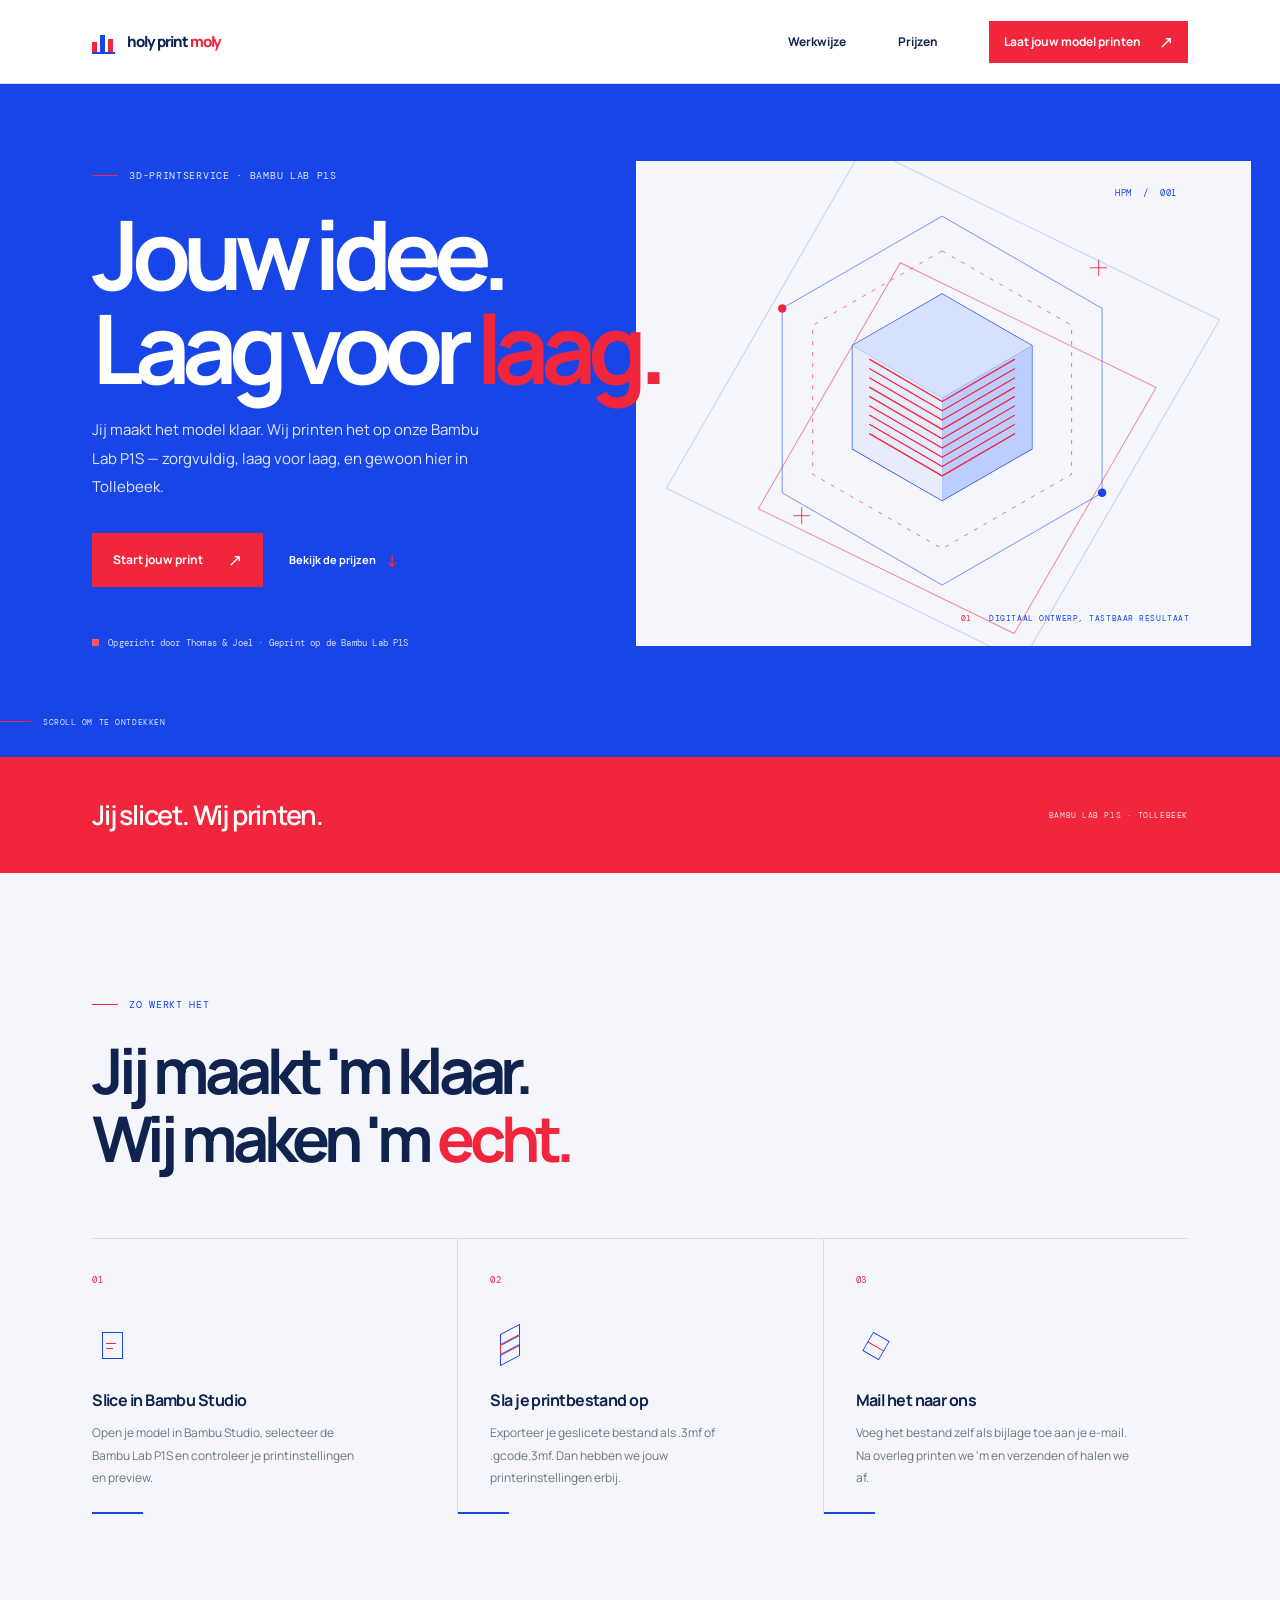
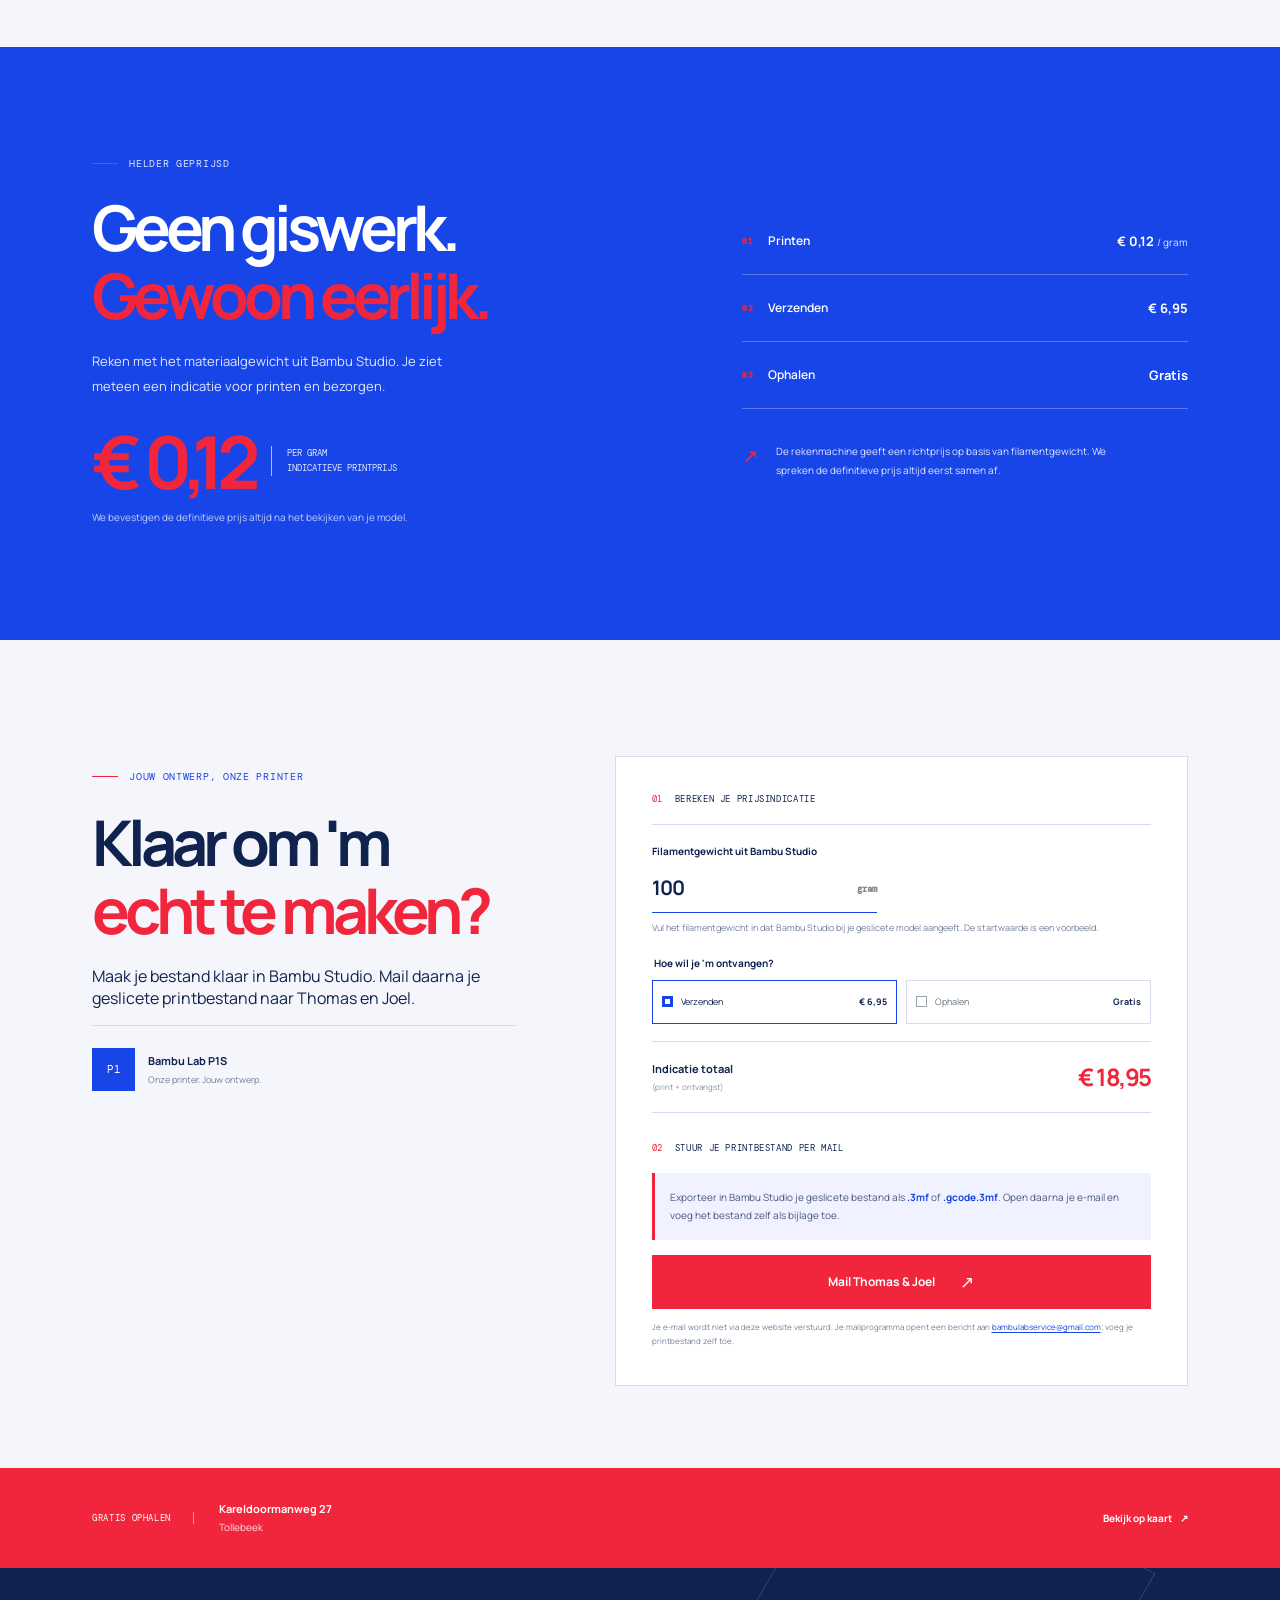
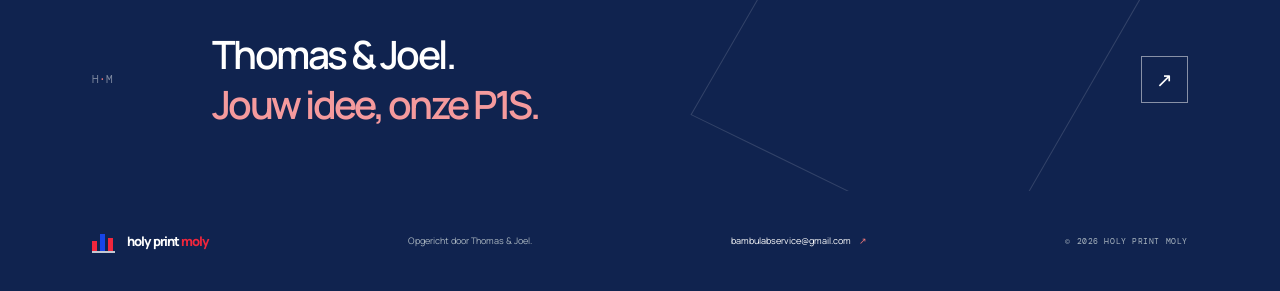
==== index.html @ a37e4018 "g" ====
<!doctype html>
<html lang="nl">
  <head>
    <meta charset="UTF-8" />
    <meta name="viewport" content="width=device-width, initial-scale=1.0" />
    <meta
      name="description"
      content="Van digitaal ontwerp naar tastbaar object. Laat jouw 3D-model printen door Holy Print Moly."
    />
    <meta name="theme-color" content="#123fe4" />
    <title>Holy Print Moly — jouw idee, laag voor laag</title>
    <link rel="preconnect" href="https://fonts.googleapis.com" />
    <link rel="preconnect" href="https://fonts.gstatic.com" crossorigin />
    <link
      href="https://fonts.googleapis.com/css2?family=DM+Mono:wght@400;500&family=Manrope:wght@400;500;600;700;800&display=swap"
      rel="stylesheet"
    />
    <link rel="stylesheet" href="style.css" />
    <script src="script.js" defer></script>
  </head>
  <body>
    <a class="skip-link" href="#main">Ga naar de inhoud</a>

    <header class="site-header">
      <a class="brand" href="#top" aria-label="Holy Print Moly — home">
        <span class="brand-mark" aria-hidden="true"><span></span><span></span><span></span></span>
        <span class="brand-name">holy print <em>moly</em></span>
      </a>
      <nav class="main-nav" aria-label="Hoofdnavigatie">
        <a href="#werkwijze">Werkwijze</a>
        <a href="#prijzen">Prijzen</a>
        <a class="nav-cta" href="#offerte">Laat jouw model printen <span aria-hidden="true">↗</span></a>
      </nav>
    </header>

    <main id="main">
      <section class="hero section-wrap" id="top">
        <div class="hero-copy reveal">
          <p class="eyebrow"><span class="eyebrow-line"></span> 3D-printservice · Bambu Lab P1S</p>
          <h1>Jouw idee.<br />Laag voor <span>laag.</span></h1>
          <p class="hero-intro">
            Jij maakt het model klaar. Wij printen het op onze Bambu Lab P1S — zorgvuldig,
            laag voor laag, en gewoon hier in Tollebeek.
          </p>
          <div class="hero-actions">
            <a class="button button-primary" href="#offerte">Start jouw print <span aria-hidden="true">↗</span></a>
            <a class="text-link" href="#prijzen">Bekijk de prijzen <span aria-hidden="true">↓</span></a>
          </div>
          <div class="hero-note">
            <span class="status-dot" aria-hidden="true"></span>
            Opgericht door Thomas &amp; Joel · Geprint op de Bambu Lab P1S
          </div>
        </div>

        <div class="hero-art reveal" aria-label="Abstracte illustratie van een 3D-geprint object" role="img">
          <div class="art-index">HPM&nbsp; / &nbsp;001</div>
          <svg class="print-object" viewBox="0 0 520 520" fill="none" xmlns="http://www.w3.org/2000/svg" aria-hidden="true">
            <path class="orbit orbit-blue" d="M259 38 448 147v218L259 474 70 365V147L259 38Z" />
            <path class="orbit orbit-red" d="m259 79 153 88v176l-153 88-153-88V167l153-88Z" />
            <path class="object-line" d="m259 130 106 61v122l-106 61-106-61V191l106-61Z" />
            <path class="object-line" d="m153 191 106 62 106-62M259 253v121" />
            <path class="object-fill" d="m259 130 106 61-106 62-106-62 106-61Z" />
            <path class="object-side" d="m259 253 106-62v122l-106 61V253Z" />
            <path class="object-front" d="m153 191 106 62v121l-106-61V191Z" />
            <path class="print-layer" d="M173 207 259 257l86-50M173 218l86 50 86-50M173 229l86 50 86-50M173 240l86 50 86-50M173 251l86 50 86-50M173 262l86 50 86-50M173 273l86 50 86-50M173 284l86 50 86-50M173 295l86 50 86-50" />
            <circle class="art-point point-one" cx="70" cy="147" r="5" />
            <circle class="art-point point-two" cx="448" cy="365" r="5" />
            <path class="art-cross" d="M434 99h20m-10-10v20M83 392h20m-10-10v20" />
          </svg>
          <p class="art-caption"><span>01</span> digitaal ontwerp, tastbaar resultaat</p>
        </div>
        <div class="hero-scroll" aria-hidden="true"><span></span> SCROLL OM TE ONTDEKKEN</div>
      </section>

      <section class="intro-band" aria-label="Onze aanpak">
        <div class="intro-band-inner">
          <p>Jij slicet. Wij <span>printen.</span></p>
          <span class="intro-band-detail">BAMBU LAB P1S · TOLLEBEEK</span>
        </div>
      </section>

      <section class="process section-wrap" id="werkwijze">
        <div class="section-heading reveal">
          <p class="eyebrow"><span class="eyebrow-line"></span> Zo werkt het</p>
          <h2>Jij maakt 'm klaar.<br />Wij maken 'm <span>echt.</span></h2>
        </div>
        <div class="steps">
          <article class="step reveal">
            <span class="step-number">01</span>
            <div class="step-icon icon-file" aria-hidden="true"><span></span></div>
            <h3>Slice in Bambu Studio</h3>
            <p>Open je model in Bambu Studio, selecteer de Bambu Lab P1S en controleer je printinstellingen en preview.</p>
            <span class="step-rule"></span>
          </article>
          <article class="step reveal">
            <span class="step-number">02</span>
            <div class="step-icon icon-layers" aria-hidden="true"><span></span><span></span><span></span></div>
            <h3>Sla je printbestand op</h3>
            <p>Exporteer je geslicete bestand als .3mf of .gcode.3mf. Dan hebben we jouw printerinstellingen erbij.</p>
            <span class="step-rule"></span>
          </article>
          <article class="step reveal">
            <span class="step-number">03</span>
            <div class="step-icon icon-cube" aria-hidden="true"><span></span></div>
            <h3>Mail het naar ons</h3>
            <p>Voeg het bestand zelf als bijlage toe aan je e-mail. Na overleg printen we 'm en verzenden of halen we af.</p>
            <span class="step-rule"></span>
          </article>
        </div>
      </section>

      <section class="pricing-section" id="prijzen">
        <div class="section-wrap pricing-layout">
          <div class="pricing-copy reveal">
            <p class="eyebrow"><span class="eyebrow-line"></span> Helder geprijsd</p>
            <h2>Geen giswerk.<br /><span>Gewoon eerlijk.</span></h2>
            <p>Reken met het materiaalgewicht uit Bambu Studio. Je ziet meteen een indicatie voor printen en bezorgen.</p>
            <div class="rate-lockup">
              <span class="rate-value">€ 0,12</span>
              <span class="rate-unit">per gram<br />indicatieve printprijs</span>
            </div>
            <p class="price-footnote">We bevestigen de definitieve prijs altijd na het bekijken van je model.</p>
          </div>
          <div class="price-details reveal">
            <div class="price-detail-row">
              <span><span class="detail-index">01</span> Printen</span>
              <strong>€ 0,12 <small>/ gram</small></strong>
            </div>
            <div class="price-detail-row">
              <span><span class="detail-index">02</span> Verzenden</span>
              <strong>€ 6,95</strong>
            </div>
            <div class="price-detail-row">
              <span><span class="detail-index">03</span> Ophalen</span>
              <strong class="free-label">Gratis</strong>
            </div>
            <div class="price-callout">
              <span class="callout-mark" aria-hidden="true">↗</span>
              <p>De rekenmachine geeft een richtprijs op basis van filamentgewicht. We spreken de definitieve prijs altijd eerst samen af.</p>
            </div>
          </div>
        </div>
      </section>

      <section class="order-section" id="offerte">
        <div class="section-wrap order-layout">
          <div class="order-heading reveal">
            <p class="eyebrow"><span class="eyebrow-line"></span> Jouw ontwerp, onze printer</p>
            <h2>Klaar om 'm<br /><span>echt te maken?</span></h2>
            <p>Maak je bestand klaar in Bambu Studio. Mail daarna je geslicete printbestand naar Thomas en Joel.</p>
            <div class="printer-spec">
              <span class="printer-spec-mark" aria-hidden="true">P1</span>
              <span><strong>Bambu Lab P1S</strong><small>Onze printer. Jouw ontwerp.</small></span>
            </div>
          </div>
          <div class="order-card reveal">
          <div class="form-section-label"><span>01</span> Bereken je prijsindicatie</div>
          <div class="estimate-panel">
            <label class="field weight-field" for="weight">
              <span>Filamentgewicht uit Bambu Studio</span>
              <span class="weight-input-wrap"><input id="weight" type="number" name="weight" min="1" step="1" value="100" /><span>gram</span></span>
            </label>
            <p class="weight-hint">Vul het filamentgewicht in dat Bambu Studio bij je geslicete model aangeeft. De startwaarde is een voorbeeld.</p>
            <fieldset class="delivery-options">
              <legend>Hoe wil je 'm ontvangen?</legend>
              <label class="delivery-option">
                <input type="radio" name="delivery" value="verzenden" checked />
                <span class="radio-mark" aria-hidden="true"></span>
                <span>Verzenden</span>
                <strong>€ 6,95</strong>
              </label>
              <label class="delivery-option">
                <input type="radio" name="delivery" value="ophalen" />
                <span class="radio-mark" aria-hidden="true"></span>
                <span>Ophalen</span>
                <strong>Gratis</strong>
              </label>
            </fieldset>
          </div>

          <div class="estimate-total" aria-live="polite">
            <span>Indicatie totaal <small>(print + ontvangst)</small></span>
            <strong id="estimate-total">€ 18,95</strong>
          </div>
          <p class="form-section-label send-label"><span>02</span> Stuur je printbestand per mail</p>
          <div class="slice-instructions">
            <p>Exporteer in Bambu Studio je geslicete bestand als <strong>.3mf</strong> of <strong>.gcode.3mf</strong>. Open daarna je e-mail en voeg het bestand zelf als bijlage toe.</p>
          </div>
          <a class="button button-primary submit-button" id="email-link" href="mailto:bambulabservice@gmail.com">Mail Thomas &amp; Joel <span aria-hidden="true">↗</span></a>
          <p class="privacy-note">Je e-mail wordt niet via deze website verstuurd. Je mailprogramma opent een bericht aan <a href="mailto:bambulabservice@gmail.com">bambulabservice@gmail.com</a>; voeg je printbestand zelf toe.</p>
          </div>
        </div>
        <div class="pickup-strip">
          <span class="pickup-label">GRATIS OPHALEN</span>
          <p><strong>Kareldoormanweg 27</strong><span>Tollebeek</span></p>
          <a href="https://maps.google.com/?q=Kareldoormanweg+27%2C+Tollebeek" target="_blank" rel="noreferrer">Bekijk op kaart <span aria-hidden="true">↗</span></a>
        </div>
      </section>

      <section class="closing-band">
        <div class="section-wrap closing-content reveal">
          <span class="closing-symbol" aria-hidden="true">H<span>·</span>M</span>
          <p>Thomas &amp; Joel.<br /><span>Jouw idee, onze P1S.</span></p>
          <a href="#offerte" aria-label="Start jouw printaanvraag">↗</a>
        </div>
      </section>
    </main>

    <footer class="site-footer">
      <a class="brand footer-brand" href="#top">
        <span class="brand-mark" aria-hidden="true"><span></span><span></span><span></span></span>
        <span class="brand-name">holy print <em>moly</em></span>
      </a>
      <p>Opgericht door Thomas &amp; Joel.</p>
      <a href="mailto:bambulabservice@gmail.com">bambulabservice@gmail.com <span aria-hidden="true">↗</span></a>
      <span class="copyright">© 2026 HOLY PRINT MOLY</span>
    </footer>
  </body>
</html>
---- style.css ----
:root {
  color-scheme: light;
  --paper: #f4f6fb;
  --white: #fff;
  --ink: #10234f;
  --blue: #1745e8;
  --blue-soft: #dce5ff;
  --red: #f1263c;
  --muted: #72809c;
  --line: #d5dced;
  --mono: "DM Mono", "Courier New", monospace;
  --sans: "Manrope", "Arial", sans-serif;
}

* {
  box-sizing: border-box;
}

html {
  scroll-behavior: smooth;
  scroll-padding-top: 92px;
}

body {
  margin: 0;
  background: var(--paper);
  color: var(--ink);
  font-family: var(--sans);
  -webkit-font-smoothing: antialiased;
}

::selection {
  background: var(--red);
  color: var(--white);
}

a {
  color: inherit;
  text-decoration: none;
}

button,
input {
  font: inherit;
}

.skip-link {
  position: absolute;
  z-index: 20;
  top: 8px;
  left: 8px;
  padding: 12px 16px;
  transform: translateY(-150%);
  background: var(--ink);
  color: var(--white);
}

.skip-link:focus {
  transform: translateY(0);
}

.site-header {
  position: relative;
  z-index: 5;
  display: flex;
  min-height: 84px;
  align-items: center;
  justify-content: space-between;
  padding: 0 7.2%;
  border-bottom: 1px solid var(--line);
  background: var(--white);
}

.brand {
  display: inline-flex;
  align-items: center;
  gap: 12px;
}

.brand-mark {
  display: flex;
  width: 23px;
  height: 24px;
  align-items: flex-end;
  gap: 3px;
  border-bottom: 2px solid var(--blue);
}

.brand-mark span {
  display: block;
  width: 5px;
  background: var(--red);
}

.brand-mark span:nth-child(1) {
  height: 10px;
}

.brand-mark span:nth-child(2) {
  height: 17px;
  background: var(--blue);
}

.brand-mark span:nth-child(3) {
  height: 13px;
}

.brand-name {
  font-size: 15px;
  font-weight: 800;
  letter-spacing: -0.07em;
}

.brand-name em {
  color: var(--red);
  font-style: normal;
}

.main-nav {
  display: flex;
  align-items: center;
  gap: clamp(24px, 4vw, 58px);
  font-size: 12px;
  font-weight: 700;
}

.main-nav > a:not(.nav-cta) {
  transition: color 180ms ease;
}

.main-nav > a:not(.nav-cta):hover,
.text-link:hover {
  color: var(--red);
}

.nav-cta {
  display: flex;
  min-height: 42px;
  align-items: center;
  gap: 18px;
  padding: 0 15px;
  background: var(--red);
  color: var(--white);
  transition: background-color 180ms ease;
}

.nav-cta:hover {
  background: var(--blue);
}

.nav-cta span,
.button span {
  font-size: 17px;
  font-weight: 400;
}

.section-wrap {
  width: min(1120px, 85.6%);
  margin-inline: auto;
}

.hero {
  position: relative;
  display: grid;
  width: 100%;
  min-height: 650px;
  grid-template-columns: 1.04fr 0.96fr;
  align-items: center;
  padding: 43px max(7.2%, calc((100% - 1120px) / 2)) 76px;
  background: var(--blue);
  color: var(--white);
}

.hero-copy {
  position: relative;
  z-index: 1;
  padding: 42px 0 32px;
}

.eyebrow {
  display: flex;
  align-items: center;
  gap: 11px;
  margin: 0 0 25px;
  color: var(--blue);
  font-family: var(--mono);
  font-size: 10px;
  letter-spacing: 0.07em;
  text-transform: uppercase;
}

.eyebrow-line {
  display: inline-block;
  width: 26px;
  height: 1px;
  background: var(--red);
}

.hero .eyebrow {
  color: #e2e8ff;
}

.hero .text-link {
  color: var(--white);
}

h1,
h2,
h3,
p {
  margin-top: 0;
}

.hero h1 {
  max-width: 650px;
  margin-bottom: 21px;
  font-size: clamp(56px, 7.5vw, 98px);
  font-weight: 700;
  letter-spacing: -0.085em;
  line-height: 0.98;
  color: var(--white);
}

.hero h1 span,
.section-heading h2 span,
.pricing-copy h2 span,
.order-heading h2 span,
.closing-content p span {
  color: var(--red);
}

.hero-intro {
  max-width: 410px;
  margin-bottom: 31px;
  color: #e2e8ff;
  font-size: 15px;
  line-height: 1.9;
}

.hero-actions {
  display: flex;
  align-items: center;
  gap: 26px;
}

.button {
  display: inline-flex;
  min-height: 54px;
  align-items: center;
  justify-content: center;
  gap: 25px;
  border: 0;
  cursor: pointer;
  font-size: 12px;
  font-weight: 700;
  transition: background-color 180ms ease, color 180ms ease, transform 180ms ease;
}

.button-primary {
  padding: 0 21px;
  background: var(--red);
  color: var(--white);
}

.button-primary:hover {
  transform: translateY(-2px);
  background: var(--ink);
}

.text-link {
  display: inline-flex;
  align-items: center;
  gap: 10px;
  font-size: 11px;
  font-weight: 700;
  transition: color 180ms ease;
}

.text-link span {
  color: var(--red);
  font-size: 17px;
}

.hero-note {
  display: flex;
  align-items: center;
  gap: 9px;
  margin-top: 50px;
  color: #d9e1ff;
  font-family: var(--mono);
  font-size: 9px;
  letter-spacing: 0.02em;
}

.status-dot {
  width: 7px;
  height: 7px;
  background: #ff5465;
}

.hero-art {
  position: relative;
  display: flex;
  min-height: 485px;
  align-items: center;
  justify-content: center;
  margin: 0 -12% 0 -5%;
  overflow: hidden;
  background:
    linear-gradient(90deg, transparent 49.8%, rgba(23, 69, 232, 0.1) 50%, transparent 50.2%),
    linear-gradient(0deg, transparent 49.8%, rgba(23, 69, 232, 0.1) 50%, transparent 50.2%),
    #f4f6fb;
  background-size: 70px 70px, 70px 70px, auto;
}

.hero-art::before,
.hero-art::after {
  position: absolute;
  width: 64%;
  aspect-ratio: 1;
  border: 1px solid rgba(23, 69, 232, 0.22);
  content: "";
  transform: rotate(30deg) skewY(-4deg);
}

.hero-art::after {
  width: 46%;
  border-color: rgba(241, 38, 60, 0.5);
  transform: rotate(30deg) skewY(-4deg) translate(12%, 12%);
}

.print-object {
  position: relative;
  z-index: 1;
  width: min(100%, 440px);
  overflow: visible;
  animation: object-drift 8s ease-in-out infinite;
}

.orbit {
  stroke-width: 1;
  vector-effect: non-scaling-stroke;
}

.orbit-blue {
  stroke: rgba(23, 69, 232, 0.55);
}

.orbit-red {
  stroke: rgba(241, 38, 60, 0.62);
  stroke-dasharray: 4 7;
}

.object-line {
  stroke: var(--blue);
  stroke-width: 1.3;
  vector-effect: non-scaling-stroke;
}

.object-fill {
  fill: #d6e0ff;
}

.object-side {
  fill: #bccdff;
}

.object-front {
  fill: #e7ebfa;
}

.print-layer {
  fill: none;
  stroke: var(--red);
  stroke-width: 1.3;
  vector-effect: non-scaling-stroke;
}

.art-point {
  fill: var(--red);
}

.point-two {
  fill: var(--blue);
}

.art-cross {
  stroke: var(--red);
  stroke-width: 1;
}

.art-index,
.art-caption,
.hero-scroll,
.intro-band-detail,
.step-number,
.form-section-label,
.detail-index,
.copyright {
  font-family: var(--mono);
  font-size: 9px;
  letter-spacing: 0.07em;
}

.art-index {
  position: absolute;
  top: 26px;
  right: 12%;
  color: var(--blue);
}

.art-caption {
  position: absolute;
  right: 10%;
  bottom: 23px;
  margin: 0;
  color: var(--blue);
  font-size: 8px;
  text-transform: uppercase;
}

.art-caption span {
  margin-right: 12px;
  color: var(--red);
}

.hero-scroll {
  position: absolute;
  bottom: 30px;
  left: 0;
  display: flex;
  align-items: center;
  gap: 12px;
  color: #e2e8ff;
  font-size: 8px;
}

.hero-scroll span {
  display: inline-block;
  width: 31px;
  height: 1px;
  background: var(--red);
}

.intro-band {
  background: var(--red);
  color: var(--white);
}

.intro-band-inner {
  display: flex;
  width: min(1120px, 85.6%);
  min-height: 116px;
  align-items: center;
  justify-content: space-between;
  margin-inline: auto;
}

.intro-band p {
  margin: 0;
  font-size: clamp(18px, 2.4vw, 27px);
  font-weight: 600;
  letter-spacing: -0.045em;
}

.intro-band p span {
  color: var(--white);
}

.intro-band-detail {
  color: #ffe0e4;
  font-size: 8px;
}

.process {
  padding-top: 125px;
  padding-bottom: 133px;
}

.section-heading {
  max-width: 480px;
  margin-bottom: 66px;
}

.section-heading h2,
.pricing-copy h2,
.order-heading h2 {
  margin-bottom: 0;
  font-size: clamp(43px, 5vw, 63px);
  font-weight: 700;
  letter-spacing: -0.08em;
  line-height: 1.08;
}

.steps {
  display: grid;
  grid-template-columns: repeat(3, 1fr);
  border-top: 1px solid var(--line);
}

.step {
  position: relative;
  min-height: 270px;
  padding: 27px 30px 24px 0;
}

.step + .step {
  padding-left: 32px;
  border-left: 1px solid var(--line);
}

.step-number {
  color: var(--red);
}

.step-icon {
  position: relative;
  display: flex;
  width: 40px;
  height: 42px;
  align-items: center;
  justify-content: center;
  margin: 37px 0 22px;
  color: var(--blue);
}

.icon-file::before {
  width: 19px;
  height: 25px;
  border: 1px solid var(--blue);
  content: "";
}

.icon-file span::before,
.icon-file span::after {
  position: absolute;
  left: 14px;
  width: 10px;
  height: 1px;
  background: var(--red);
  content: "";
}

.icon-file span::before {
  top: 18px;
}

.icon-file span::after {
  top: 23px;
  width: 7px;
}

.icon-layers span {
  position: absolute;
  width: 20px;
  height: 12px;
  border: 1px solid var(--blue);
  transform: skewY(-28deg);
}

.icon-layers span:nth-child(1) {
  top: 4px;
}

.icon-layers span:nth-child(2) {
  top: 14px;
  border-color: var(--red);
}

.icon-layers span:nth-child(3) {
  top: 24px;
}

.icon-cube span {
  position: relative;
  width: 22px;
  height: 22px;
  border: 1px solid var(--blue);
  transform: rotate(30deg) skewY(0deg) scaleX(0.86);
}

.icon-cube span::after {
  position: absolute;
  top: 50%;
  left: -1px;
  width: 22px;
  height: 1px;
  background: var(--red);
  content: "";
}

.step h3 {
  margin-bottom: 11px;
  font-size: 16px;
  font-weight: 700;
  letter-spacing: -0.035em;
}

.step p {
  max-width: 275px;
  margin-bottom: 0;
  color: #697680;
  font-size: 12px;
  line-height: 1.9;
}

.step-rule {
  position: absolute;
  right: 0;
  bottom: 0;
  left: 0;
  height: 2px;
  background: var(--blue);
  transform: scaleX(0.14);
  transform-origin: left;
  transition: transform 400ms ease;
}

.step:hover .step-rule {
  transform: scaleX(1);
}

.pricing-section {
  padding: 110px 0 114px;
  background: var(--blue);
  color: var(--white);
}

.pricing-layout {
  display: grid;
  grid-template-columns: 1fr 0.86fr;
  align-items: center;
  gap: 12%;
}

.pricing-copy .eyebrow {
  margin-bottom: 23px;
  color: #e0e7ff;
}

.pricing-copy h2 {
  margin-bottom: 20px;
}

.pricing-copy > p:not(.eyebrow, .price-footnote) {
  max-width: 390px;
  margin-bottom: 26px;
  color: #e0e7ff;
  font-size: 13px;
  line-height: 1.9;
}

.rate-lockup {
  display: flex;
  align-items: center;
  gap: 17px;
  margin: 24px 0 11px;
}

.rate-value {
  color: var(--red);
  font-size: clamp(48px, 6vw, 73px);
  font-weight: 700;
  letter-spacing: -0.09em;
  line-height: 1;
}

.rate-unit {
  padding-left: 15px;
  border-left: 1px solid #b8c2c7;
  color: #e0e7ff;
  font-family: var(--mono);
  font-size: 9px;
  line-height: 1.7;
  text-transform: uppercase;
}

.price-footnote {
  max-width: 370px;
  margin-bottom: 0;
  color: #c2ceff;
  font-size: 10px;
  line-height: 1.7;
}

.price-details {
  padding-top: 5px;
}

.price-detail-row {
  display: flex;
  min-height: 67px;
  align-items: center;
  justify-content: space-between;
  border-bottom: 1px solid rgba(255, 255, 255, 0.28);
  font-size: 12px;
}

.price-detail-row > span {
  display: flex;
  align-items: center;
  gap: 15px;
  font-weight: 600;
}

.detail-index {
  color: var(--red);
  font-size: 8px;
}

.price-detail-row strong {
  font-size: 13px;
}

.price-detail-row strong small {
  color: #c2ceff;
  font-size: 10px;
  font-weight: 500;
}

.free-label {
  color: #fff;
}

.price-callout {
  display: flex;
  gap: 17px;
  margin-top: 31px;
  padding-top: 2px;
}

.callout-mark {
  color: var(--red);
  font-size: 20px;
}

.price-callout p {
  max-width: 330px;
  margin: 0;
  color: #e0e7ff;
  font-size: 10px;
  line-height: 1.9;
}

.order-section {
  padding-top: 116px;
  background: var(--paper);
}

.order-layout {
  display: grid;
  grid-template-columns: 0.85fr 1.15fr;
  align-items: start;
  gap: 9%;
  padding-bottom: 82px;
}

.order-heading {
  padding-top: 14px;
}

.order-heading h2 {
  margin-bottom: 21px;
}

.order-heading > p:last-child {
  max-width: 330px;
  margin-bottom: 31px;
  color: #697680;
  font-size: 12px;
  line-height: 1.9;
}

.printer-spec {
  display: flex;
  align-items: center;
  gap: 13px;
  padding-top: 22px;
  border-top: 1px solid var(--line);
}

.printer-spec-mark {
  display: grid;
  width: 43px;
  height: 43px;
  place-items: center;
  background: var(--blue);
  color: var(--white);
  font-family: var(--mono);
  font-size: 11px;
}

.printer-spec > span:last-child {
  display: flex;
  flex-direction: column;
  gap: 5px;
}

.printer-spec strong {
  font-size: 11px;
}

.printer-spec small {
  color: var(--muted);
  font-size: 9px;
}

.order-card {
  padding: clamp(20px, 3.2vw, 36px);
  border: 1px solid var(--line);
  background: var(--white);
}

.form-section-label {
  display: flex;
  align-items: center;
  gap: 12px;
  margin: 0 0 19px;
  color: var(--ink);
  font-size: 9px;
  text-transform: uppercase;
}

.form-section-label span {
  color: var(--red);
}

.field {
  display: flex;
  flex-direction: column;
  gap: 9px;
  color: var(--ink);
  font-size: 10px;
  font-weight: 700;
}

.field input {
  width: 100%;
  min-height: 42px;
  padding: 0 0 4px;
  border: 0;
  border-bottom: 1px solid var(--blue);
  border-radius: 0;
  outline: 0;
  background: transparent;
  color: var(--ink);
  font-size: 18px;
  font-weight: 700;
}

.estimate-panel {
  padding: 19px 0 17px;
  border-top: 1px solid var(--line);
  border-bottom: 1px solid var(--line);
}

.weight-field {
  max-width: 225px;
}

.weight-input-wrap {
  display: flex;
  height: 46px;
  align-items: center;
  border-bottom: 1px solid var(--blue);
}

.weight-input-wrap input {
  min-height: 44px;
  padding-left: 0;
  border: 0;
  background: transparent;
  font-size: 20px;
  font-weight: 700;
  letter-spacing: -0.04em;
}

.weight-input-wrap input:focus {
  background: transparent;
}

.weight-input-wrap input:focus-visible {
  outline: 2px solid var(--red);
  outline-offset: 3px;
}

.weight-input-wrap > span {
  color: #7e888e;
  font-family: var(--mono);
  font-size: 9px;
}

.weight-hint {
  margin: 8px 0 21px;
  color: var(--muted);
  font-size: 9px;
  line-height: 1.6;
}

.delivery-options {
  display: grid;
  grid-template-columns: 1fr 1fr;
  gap: 9px;
  margin: 0;
  padding: 0;
  border: 0;
}

.delivery-options legend {
  margin-bottom: 10px;
  color: var(--ink);
  font-size: 10px;
  font-weight: 700;
}

.delivery-option {
  position: relative;
  display: flex;
  min-height: 44px;
  align-items: center;
  gap: 8px;
  padding: 0 9px;
  border: 1px solid var(--line);
  color: #68757f;
  cursor: pointer;
  font-size: 9px;
  transition: border-color 180ms ease, background-color 180ms ease;
}

.delivery-option:has(input:checked) {
  border-color: var(--blue);
  background: var(--white);
  color: var(--ink);
}

.delivery-option input {
  position: absolute;
  width: 1px;
  height: 1px;
  opacity: 0;
}

.delivery-option input:focus-visible + .radio-mark {
  outline: 2px solid var(--red);
  outline-offset: 3px;
}

.radio-mark {
  display: inline-block;
  width: 11px;
  height: 11px;
  flex: 0 0 11px;
  border: 1px solid #9aa4aa;
}

.delivery-option input:checked + .radio-mark {
  border: 3px solid var(--blue);
}

.delivery-option strong {
  margin-left: auto;
  color: var(--ink);
  font-size: 9px;
}

.estimate-total {
  display: flex;
  min-height: 71px;
  align-items: center;
  justify-content: space-between;
  border-bottom: 1px solid var(--line);
}

.estimate-total > span {
  font-size: 11px;
  font-weight: 700;
}

.estimate-total small {
  display: block;
  margin-top: 5px;
  color: #899196;
  font-size: 8px;
  font-weight: 400;
}

.estimate-total strong {
  color: var(--red);
  font-size: 24px;
  letter-spacing: -0.06em;
}

.submit-button {
  width: 100%;
  margin-top: 15px;
}

.send-label {
  margin-top: 29px;
}

.privacy-note {
  margin: 11px 0 0;
  color: var(--muted);
  font-size: 8px;
  line-height: 1.8;
}

.privacy-note a {
  color: var(--blue);
  text-decoration: underline;
  text-underline-offset: 2px;
}

.slice-instructions {
  padding: 15px;
  border-left: 3px solid var(--red);
  background: #f0f3ff;
}

.slice-instructions p {
  margin: 0;
  color: #485779;
  font-size: 10px;
  line-height: 1.85;
}

.slice-instructions strong {
  color: var(--blue);
}

.pickup-strip {
  display: flex;
  min-height: 100px;
  align-items: center;
  gap: 25px;
  padding: 20px max(7.2%, calc((100% - 1120px) / 2));
  background: var(--red);
  color: var(--white);
}

.pickup-label {
  padding-right: 22px;
  border-right: 1px solid rgba(255, 255, 255, 0.48);
  font-family: var(--mono);
  font-size: 9px;
  letter-spacing: 0.07em;
  white-space: nowrap;
}

.pickup-strip p {
  display: flex;
  flex: 1;
  flex-direction: column;
  gap: 4px;
  margin: 0;
  font-size: 11px;
}

.pickup-strip p span {
  color: #ffe0e4;
  font-size: 10px;
}

.pickup-strip > a {
  font-size: 10px;
  font-weight: 700;
}

.pickup-strip > a span {
  margin-left: 6px;
}

.closing-band {
  overflow: hidden;
  background: var(--ink);
  color: var(--white);
}

.closing-content {
  position: relative;
  display: flex;
  min-height: 223px;
  align-items: center;
  justify-content: space-between;
}

.closing-content::after {
  position: absolute;
  top: -90px;
  right: 9%;
  width: 330px;
  height: 330px;
  border: 1px solid rgba(255, 255, 255, 0.14);
  content: "";
  transform: rotate(30deg) skewY(-4deg);
}

.closing-symbol {
  position: relative;
  z-index: 1;
  color: rgba(255, 255, 255, 0.45);
  font-family: var(--mono);
  font-size: 11px;
}

.closing-symbol span {
  color: #f07879;
}

.closing-content p {
  position: relative;
  z-index: 1;
  margin: 0 auto 0 9%;
  font-size: clamp(23px, 3.5vw, 39px);
  font-weight: 600;
  letter-spacing: -0.065em;
  line-height: 1.3;
}

.closing-content p span {
  color: #f59a9d;
}

.closing-content > a {
  position: relative;
  z-index: 1;
  display: grid;
  width: 47px;
  height: 47px;
  place-items: center;
  border: 1px solid rgba(255, 255, 255, 0.5);
  font-size: 20px;
  transition: color 180ms ease, background-color 180ms ease;
}

.closing-content > a:hover {
  background: var(--white);
  color: var(--blue);
}

.site-footer {
  display: flex;
  min-height: 100px;
  align-items: center;
  justify-content: space-between;
  gap: 18px;
  padding: 20px 7.2%;
  background: var(--ink);
  color: var(--white);
}

.footer-brand .brand-mark {
  border-color: rgba(255, 255, 255, 0.75);
}

.footer-brand .brand-name {
  font-size: 13px;
}

.site-footer > p {
  margin: 0;
  color: #aab6c0;
  font-size: 9px;
}

.site-footer > a:not(.brand) {
  font-size: 9px;
}

.site-footer > a:not(.brand) span {
  margin-left: 6px;
  color: #f07879;
}

.copyright {
  color: #aab6c0;
  font-size: 8px;
}

.has-motion .reveal {
  opacity: 0;
  transform: translateY(18px);
  transition: opacity 650ms ease, transform 650ms cubic-bezier(0.2, 0.65, 0.3, 1);
}

.has-motion .reveal.is-visible {
  opacity: 1;
  transform: translateY(0);
}

.has-motion .steps .reveal:nth-child(2) {
  transition-delay: 90ms;
}

.has-motion .steps .reveal:nth-child(3) {
  transition-delay: 180ms;
}

@keyframes object-drift {
  0%,
  100% {
    transform: translateY(0);
  }
  50% {
    transform: translateY(-8px);
  }
}

@media (max-width: 850px) {
  .site-header {
    padding-inline: 5%;
  }

  .section-wrap,
  .intro-band-inner {
    width: 90%;
  }

  .hero {
    width: 100%;
    min-height: 590px;
    grid-template-columns: 1.08fr 0.92fr;
    padding-inline: 5%;
  }

  .hero h1 {
    font-size: clamp(55px, 8.5vw, 76px);
  }

  .hero-art {
    min-height: 405px;
    margin-inline: -10%;
  }

  .pricing-layout {
    gap: 7%;
  }

  .order-layout {
    gap: 7%;
  }

  .site-footer {
    flex-wrap: wrap;
    padding-inline: 5%;
  }
}

@media (max-width: 620px) {
  html {
    scroll-padding-top: 20px;
  }

  .site-header {
    min-height: 72px;
  }

  .main-nav {
    gap: 12px;
  }

  .main-nav > a:not(.nav-cta) {
    display: none;
  }

  .nav-cta {
    min-height: 39px;
    gap: 9px;
    padding-inline: 10px;
    font-size: 10px;
  }

  .brand-name {
    font-size: 14px;
  }

  .section-wrap,
  .intro-band-inner {
    width: 88%;
  }

  .hero {
    width: 100%;
    min-height: auto;
    grid-template-columns: 1fr;
    padding: 53px 6% 79px;
  }

  .hero-copy {
    padding: 0;
  }

  .hero h1 {
    font-size: clamp(61px, 15vw, 87px);
  }

  .hero-intro {
    max-width: 360px;
    font-size: 13px;
  }

  .hero-note {
    margin-top: 30px;
  }

  .hero-art {
    min-height: 335px;
    margin: 14px -5% -14px;
  }

  .print-object {
    width: min(92%, 345px);
  }

  .hero-art::before {
    width: 75%;
  }

  .hero-art::after {
    width: 54%;
  }

  .hero-scroll {
    bottom: 20px;
  }

  .art-index {
    top: 8px;
  }

  .art-caption {
    bottom: 8px;
  }

  .intro-band-inner {
    min-height: 96px;
    align-items: flex-start;
    justify-content: center;
    flex-direction: column;
    gap: 9px;
  }

  .intro-band-detail {
    font-size: 7px;
  }

  .process {
    padding-top: 84px;
    padding-bottom: 88px;
  }

  .section-heading {
    margin-bottom: 38px;
  }

  .section-heading h2,
  .pricing-copy h2,
  .order-heading h2 {
    font-size: clamp(43px, 11vw, 58px);
  }

  .steps {
    grid-template-columns: 1fr;
  }

  .step,
  .step + .step {
    min-height: 0;
    padding: 22px 0 25px;
    border-left: 0;
    border-bottom: 1px solid var(--line);
  }

  .step-icon {
    margin: 23px 0 16px;
  }

  .step p {
    max-width: 390px;
  }

  .step-rule {
    bottom: -1px;
    width: 35%;
    transform: none;
  }

  .step:hover .step-rule {
    width: 100%;
  }

  .pricing-section {
    padding: 82px 0 86px;
  }

  .pricing-layout {
    grid-template-columns: 1fr;
    gap: 43px;
  }

  .pricing-copy > p:not(.eyebrow, .price-footnote) {
    max-width: 340px;
  }

  .rate-value {
    font-size: 62px;
  }

  .price-detail-row {
    min-height: 61px;
  }

  .order-section {
    padding-top: 86px;
  }

  .order-layout {
    grid-template-columns: 1fr;
    gap: 39px;
    padding-bottom: 56px;
  }

  .estimate-panel {
    padding: 16px 0;
  }

  .delivery-options {
    gap: 6px;
  }

  .delivery-option {
    gap: 6px;
    padding-inline: 6px;
    font-size: 8px;
  }

  .delivery-option strong {
    font-size: 8px;
  }

  .pickup-strip {
    min-height: 108px;
    flex-wrap: wrap;
    gap: 12px 15px;
    padding: 20px 6%;
  }

  .pickup-label {
    padding-right: 14px;
  }

  .pickup-strip p {
    flex-basis: calc(100% - 155px);
  }

  .pickup-strip > a {
    margin-left: auto;
  }

  .closing-content {
    min-height: 175px;
  }

  .closing-content p {
    margin-left: 7%;
    font-size: clamp(20px, 5.4vw, 30px);
  }

  .closing-content::after {
    right: -25%;
    width: 260px;
    height: 260px;
  }

  .closing-content > a {
    width: 38px;
    height: 38px;
    flex: 0 0 38px;
  }

  .site-footer {
    display: grid;
    grid-template-columns: 1fr auto;
    gap: 14px;
    padding: 24px 6%;
  }

  .site-footer > p {
    grid-row: 2;
  }

  .site-footer > a:not(.brand) {
    grid-column: 1 / -1;
    grid-row: 3;
  }

  .copyright {
    grid-column: 1 / -1;
    grid-row: 4;
  }
}

@media (prefers-reduced-motion: reduce) {
  *,
  *::before,
  *::after {
    scroll-behavior: auto !important;
    animation-duration: 0.01ms !important;
    animation-iteration-count: 1 !important;
    transition-duration: 0.01ms !important;
  }

  .has-motion .reveal {
    opacity: 1;
    transform: none;
  }
}
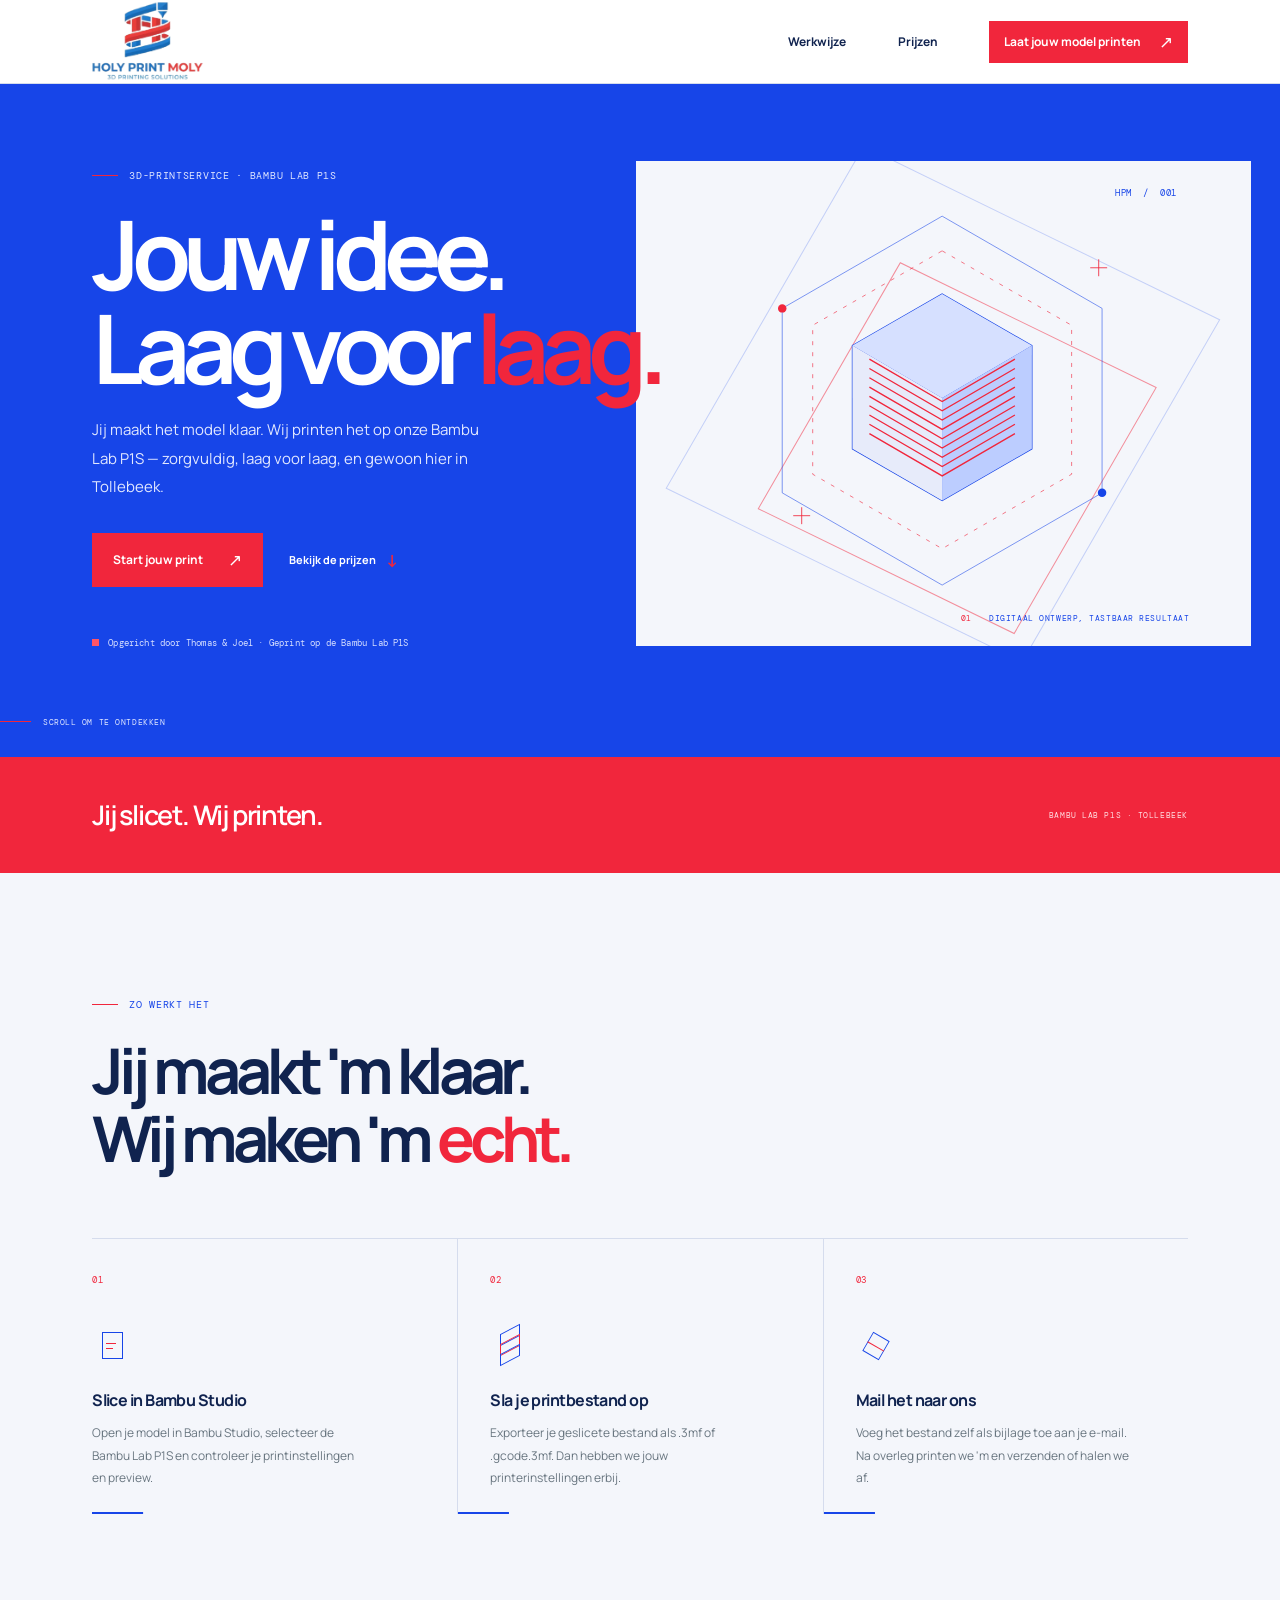
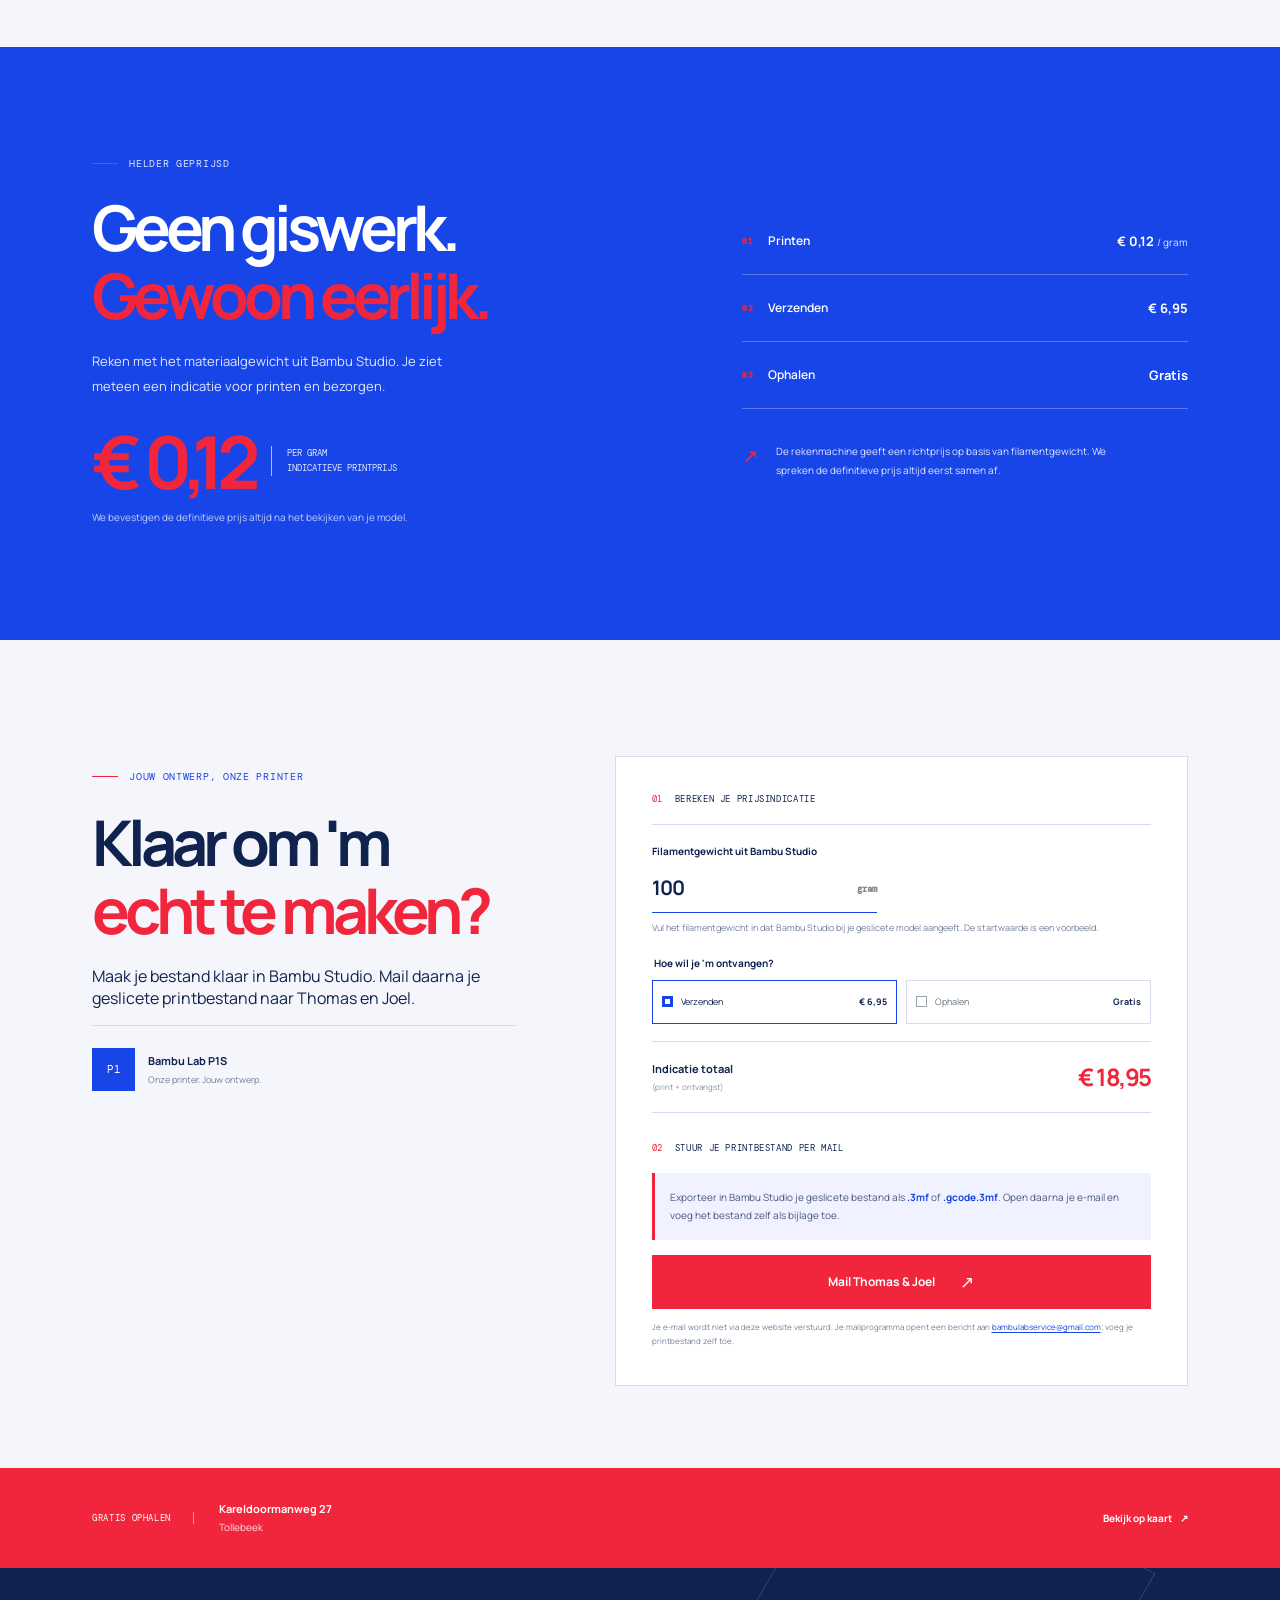
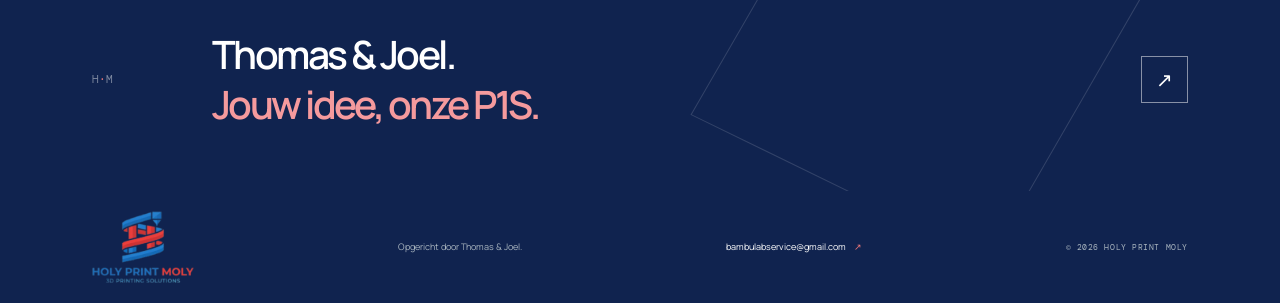
==== commit 68055c21: "n" ====
--- a/index.html
+++ b/index.html
@@ -9,6 +9,7 @@
     />
     <meta name="theme-color" content="#123fe4" />
     <title>Holy Print Moly — jouw idee, laag voor laag</title>
+    <link rel="icon" href="./logo.png" type="image/png" />
     <link rel="preconnect" href="https://fonts.googleapis.com" />
     <link rel="preconnect" href="https://fonts.gstatic.com" crossorigin />
     <link
@@ -23,8 +24,7 @@
 
     <header class="site-header">
       <a class="brand" href="#top" aria-label="Holy Print Moly — home">
-        <span class="brand-mark" aria-hidden="true"><span></span><span></span><span></span></span>
-        <span class="brand-name">holy print <em>moly</em></span>
+        <span class="brand-mark" role="img" aria-label="Holy Print Moly — 3D printing solutions"></span>
       </a>
       <nav class="main-nav" aria-label="Hoofdnavigatie">
         <a href="#werkwijze">Werkwijze</a>
@@ -208,8 +208,7 @@
 
     <footer class="site-footer">
       <a class="brand footer-brand" href="#top">
-        <span class="brand-mark" aria-hidden="true"><span></span><span></span><span></span></span>
-        <span class="brand-name">holy print <em>moly</em></span>
+        <span class="brand-mark" role="img" aria-label="Holy Print Moly — 3D printing solutions"></span>
       </a>
       <p>Opgericht door Thomas &amp; Joel.</p>
       <a href="mailto:bambulabservice@gmail.com">bambulabservice@gmail.com <span aria-hidden="true">↗</span></a>
--- a/style.css
+++ b/style.css
@@ -74,35 +74,19 @@
 .brand {
   display: inline-flex;
   align-items: center;
-  gap: 12px;
+  gap: 0;
 }
 
 .brand-mark {
-  display: flex;
-  width: 23px;
-  height: 24px;
-  align-items: flex-end;
-  gap: 3px;
-  border-bottom: 2px solid var(--blue);
-}
-
-.brand-mark span {
   display: block;
-  width: 5px;
-  background: var(--red);
-}
-
-.brand-mark span:nth-child(1) {
-  height: 10px;
-}
-
-.brand-mark span:nth-child(2) {
-  height: 17px;
-  background: var(--blue);
-}
-
-.brand-mark span:nth-child(3) {
-  height: 13px;
+  width: 112px;
+  height: 79px;
+  flex: 0 0 112px;
+  overflow: hidden;
+  background-image: url("./logo.png");
+  background-position: -76px -33px;
+  background-repeat: no-repeat;
+  background-size: 263px 143px;
 }
 
 .brand-name {
@@ -1151,7 +1135,11 @@
 }
 
 .footer-brand .brand-mark {
-  border-color: rgba(255, 255, 255, 0.75);
+  width: 102px;
+  height: 72px;
+  flex-basis: 102px;
+  background-position: -70px -30px;
+  background-size: 242px 132px;
 }
 
 .footer-brand .brand-name {
@@ -1254,6 +1242,14 @@
 
   .site-header {
     min-height: 72px;
+  }
+
+  .brand-mark {
+    width: 96px;
+    height: 68px;
+    flex-basis: 96px;
+    background-position: -65px -28px;
+    background-size: 225px 122px;
   }
 
   .main-nav {
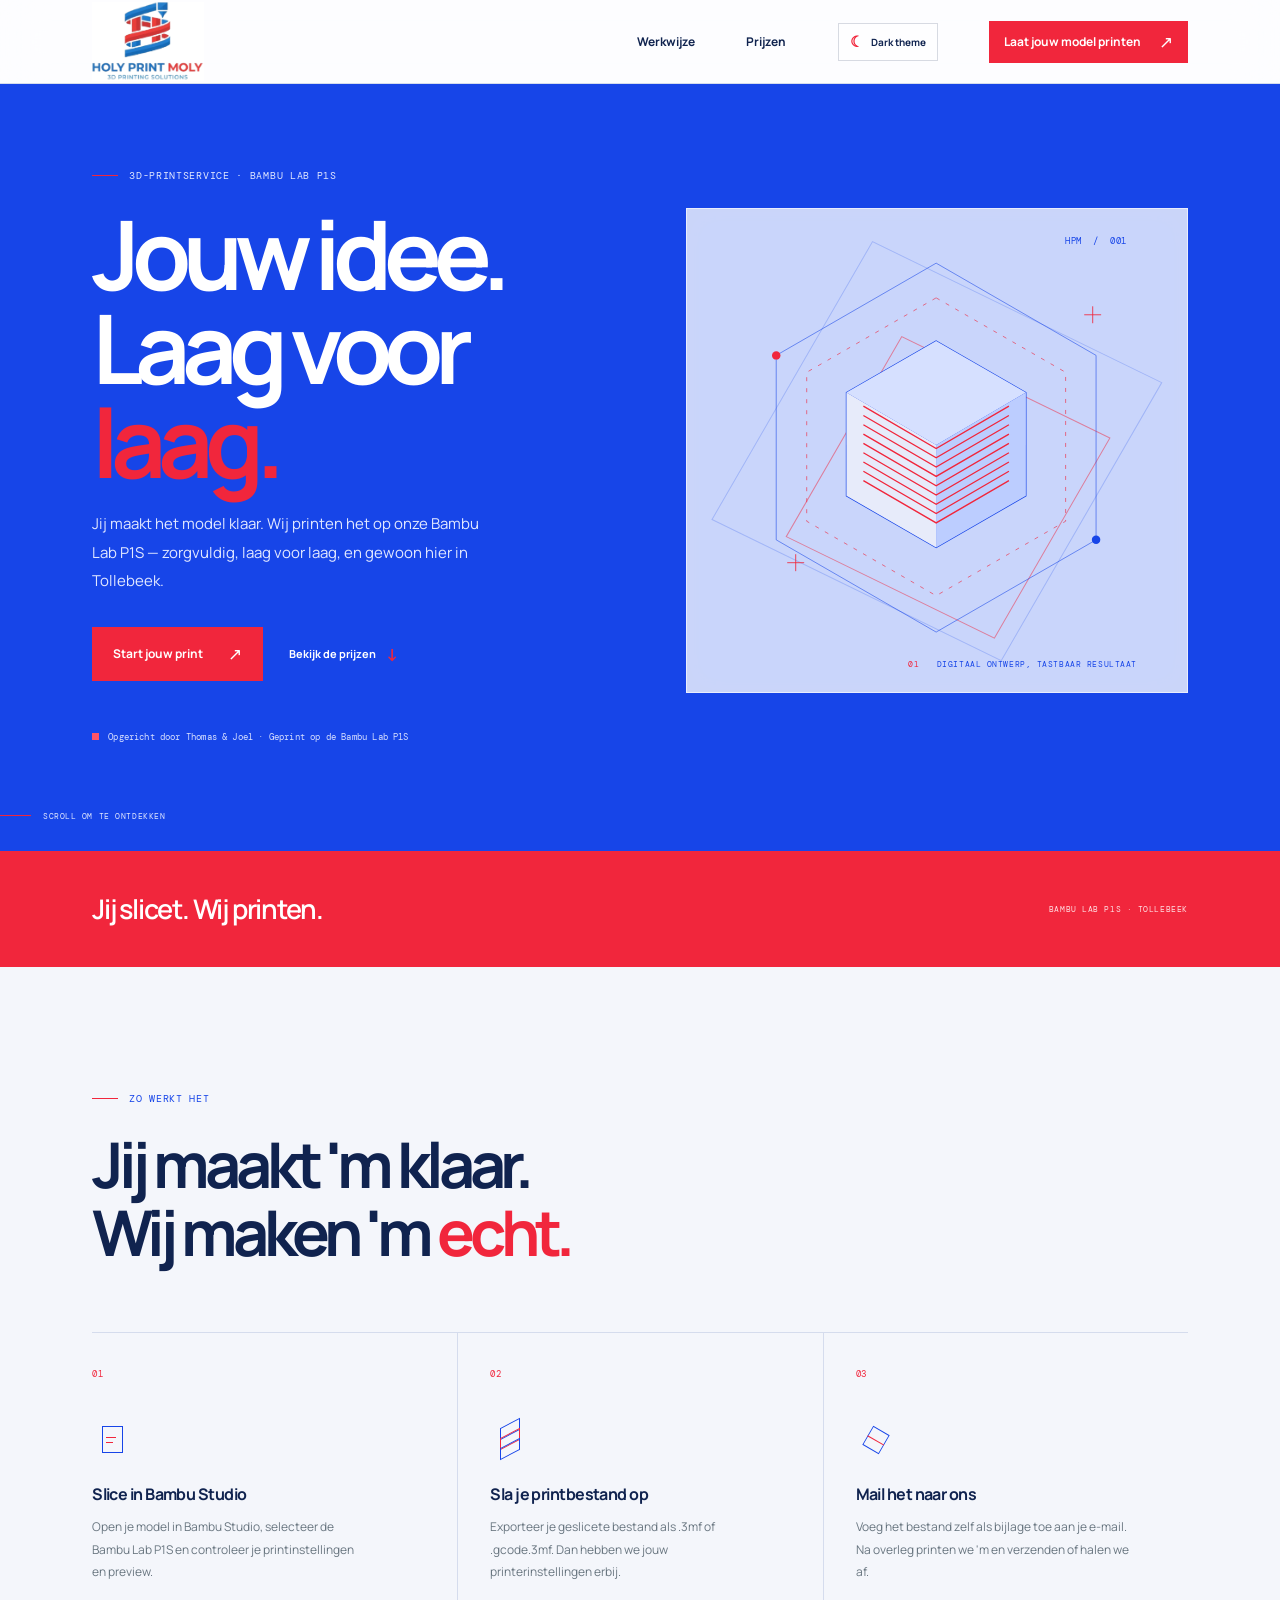
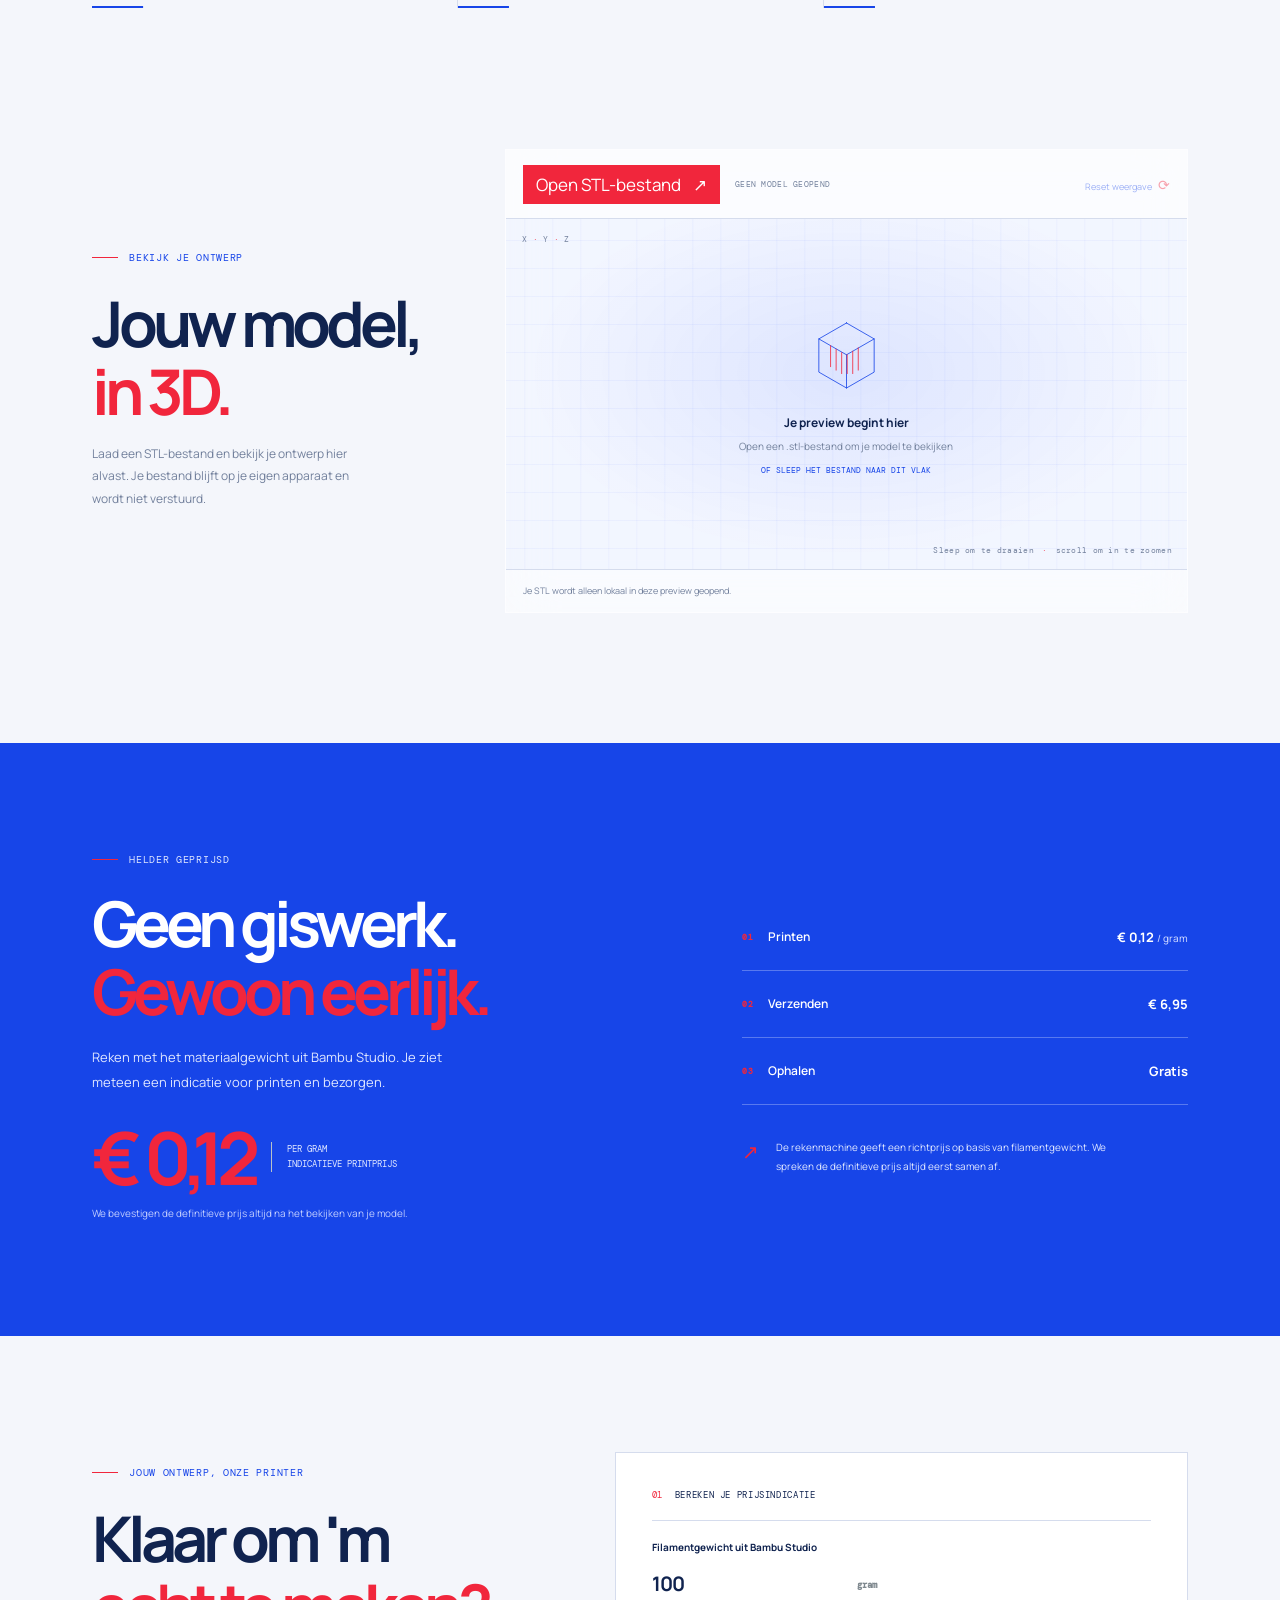
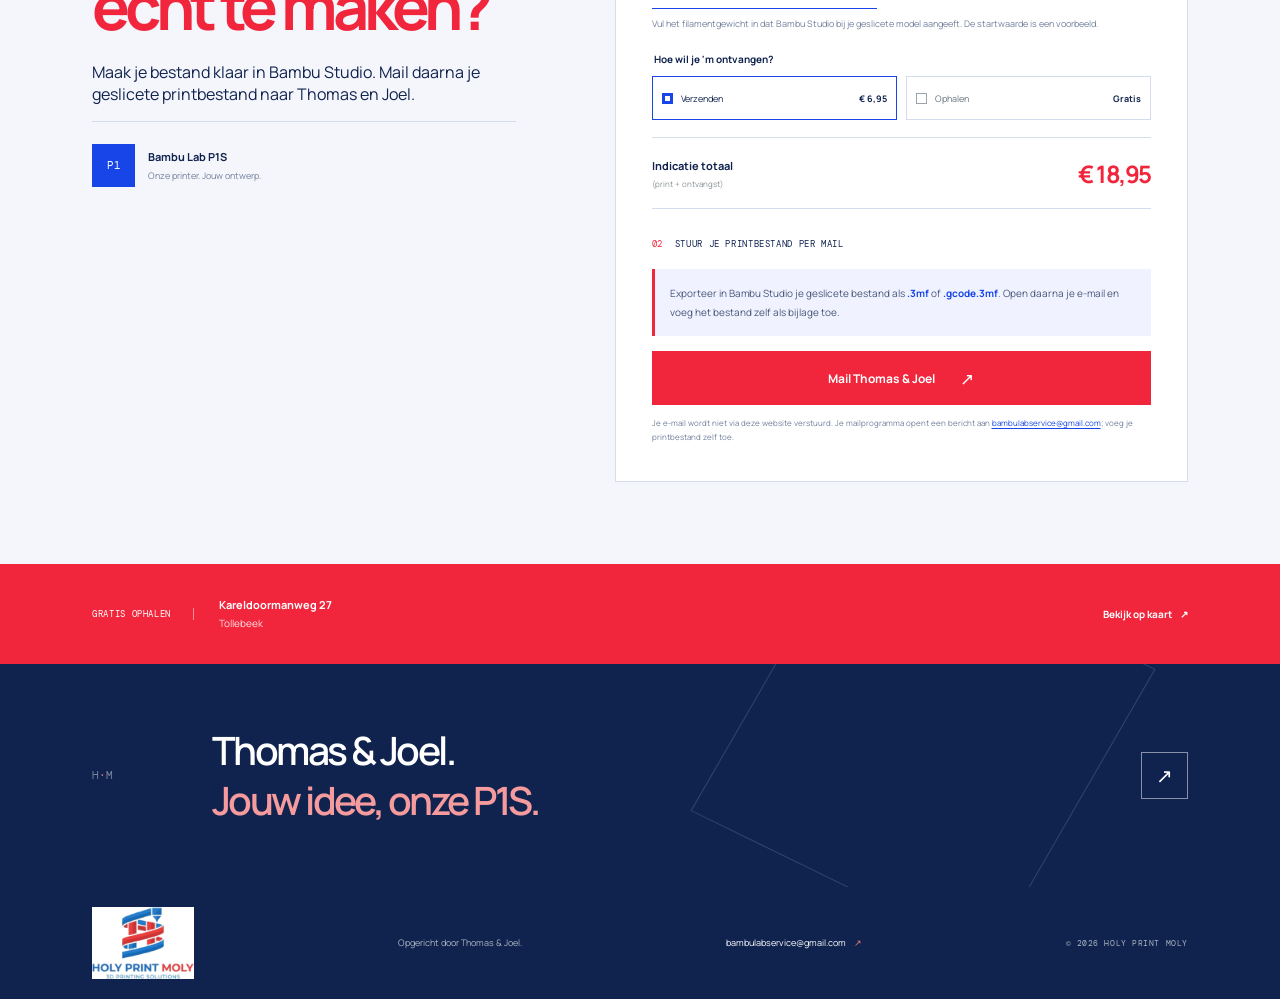
==== commit ed9a7aaf: "v" ====
--- a/index.html
+++ b/index.html
@@ -29,6 +29,10 @@
       <nav class="main-nav" aria-label="Hoofdnavigatie">
         <a href="#werkwijze">Werkwijze</a>
         <a href="#prijzen">Prijzen</a>
+        <button class="theme-toggle" id="theme-toggle" type="button" aria-label="Schakel naar dark theme" aria-pressed="false">
+          <span class="theme-icon" aria-hidden="true">☾</span>
+          <span class="theme-label">Dark theme</span>
+        </button>
         <a class="nav-cta" href="#offerte">Laat jouw model printen <span aria-hidden="true">↗</span></a>
       </nav>
     </header>
@@ -106,6 +110,42 @@
             <p>Voeg het bestand zelf als bijlage toe aan je e-mail. Na overleg printen we 'm en verzenden of halen we af.</p>
             <span class="step-rule"></span>
           </article>
+        </div>
+      </section>
+
+      <section class="preview-section section-wrap" id="stl-preview">
+        <div class="preview-heading reveal">
+          <p class="eyebrow"><span class="eyebrow-line"></span> Bekijk je ontwerp</p>
+          <h2>Jouw model,<br /><span>in 3D.</span></h2>
+          <p>Laad een STL-bestand en bekijk je ontwerp hier alvast. Je bestand blijft op je eigen apparaat en wordt niet verstuurd.</p>
+        </div>
+        <div class="preview-card glass-card reveal">
+          <div class="preview-toolbar">
+            <label class="preview-upload button button-primary" for="stl-file">
+              <span>Open STL-bestand</span><span aria-hidden="true">↗</span>
+              <input id="stl-file" type="file" accept=".stl,model/stl" />
+            </label>
+            <span class="preview-file" id="preview-file">GEEN MODEL GEOPEND</span>
+            <button class="preview-reset" id="preview-reset" type="button" disabled>Reset weergave <span aria-hidden="true">⟳</span></button>
+          </div>
+          <div class="preview-stage" id="preview-stage">
+            <canvas id="model-canvas" aria-label="Interactieve 3D-preview van je STL-model"></canvas>
+            <div class="preview-empty" id="preview-empty">
+              <svg viewBox="0 0 120 120" aria-hidden="true">
+                <path d="m60 13 40 23v48l-40 23L20 84V36l40-23Z" />
+                <path d="m20 36 40 23 40-23M60 59v48" />
+                <path d="M37 46v30m8-25v30m8-25v30m8-27v27m8-32v32m8-37v32" />
+              </svg>
+              <strong>Je preview begint hier</strong>
+              <span>Open een .stl-bestand om je model te bekijken</span>
+              <span class="preview-drop-hint">of sleep het bestand naar dit vlak</span>
+            </div>
+            <span class="preview-axis" aria-hidden="true">X <i>·</i> Y <i>·</i> Z</span>
+            <span class="preview-help" id="preview-help">Sleep om te draaien <i>·</i> scroll om in te zoomen</span>
+          </div>
+          <p class="preview-status" id="preview-status" role="status" aria-live="polite">
+            Je STL wordt alleen lokaal in deze preview geopend.
+          </p>
         </div>
       </section>
 
--- a/style.css
+++ b/style.css
@@ -12,6 +12,17 @@
   --sans: "Manrope", "Arial", sans-serif;
 }
 
+:root[data-theme="dark"] {
+  color-scheme: dark;
+  --paper: #0c1221;
+  --ink: #f0f3ff;
+  --blue: #4169ff;
+  --blue-soft: #1b2b58;
+  --red: #ff4058;
+  --muted: #a6b0ca;
+  --line: rgba(179, 194, 235, 0.18);
+}
+
 * {
   box-sizing: border-box;
 }
@@ -60,7 +71,8 @@
 }
 
 .site-header {
-  position: relative;
+  position: sticky;
+  top: 0;
   z-index: 5;
   display: flex;
   min-height: 84px;
@@ -68,7 +80,9 @@
   justify-content: space-between;
   padding: 0 7.2%;
   border-bottom: 1px solid var(--line);
-  background: var(--white);
+  background: rgba(255, 255, 255, 0.78);
+  backdrop-filter: blur(22px) saturate(170%);
+  -webkit-backdrop-filter: blur(22px) saturate(170%);
 }
 
 .brand {
@@ -83,6 +97,7 @@
   height: 79px;
   flex: 0 0 112px;
   overflow: hidden;
+  background-color: #fff;
   background-image: url("./logo.png");
   background-position: -76px -33px;
   background-repeat: no-repeat;
@@ -106,6 +121,37 @@
   gap: clamp(24px, 4vw, 58px);
   font-size: 12px;
   font-weight: 700;
+}
+
+.theme-toggle {
+  display: inline-flex;
+  min-height: 38px;
+  align-items: center;
+  gap: 8px;
+  padding: 0 11px;
+  border: 1px solid rgba(16, 35, 79, 0.16);
+  background: rgba(255, 255, 255, 0.46);
+  color: var(--ink);
+  cursor: pointer;
+  font-size: 10px;
+  font-weight: 700;
+  transition: background-color 200ms ease, border-color 200ms ease, transform 200ms ease;
+}
+
+.theme-toggle:hover {
+  transform: translateY(-2px);
+  border-color: var(--blue);
+  background: rgba(255, 255, 255, 0.82);
+}
+
+.theme-icon {
+  color: var(--red);
+  font-size: 15px;
+  transition: transform 350ms ease;
+}
+
+.theme-toggle:hover .theme-icon {
+  transform: rotate(-18deg) scale(1.12);
 }
 
 .main-nav > a:not(.nav-cta) {
@@ -148,7 +194,8 @@
   display: grid;
   width: 100%;
   min-height: 650px;
-  grid-template-columns: 1.04fr 0.96fr;
+  grid-template-columns: minmax(0, 1.04fr) minmax(0, 0.96fr);
+  column-gap: clamp(24px, 4vw, 52px);
   align-items: center;
   padding: 43px max(7.2%, calc((100% - 1120px) / 2)) 76px;
   background: var(--blue);
@@ -158,6 +205,7 @@
 .hero-copy {
   position: relative;
   z-index: 1;
+  min-width: 0;
   padding: 42px 0 32px;
 }
 
@@ -214,7 +262,7 @@
 }
 
 .hero-intro {
-  max-width: 410px;
+  max-width: min(410px, 100%);
   margin-bottom: 31px;
   color: #e2e8ff;
   font-size: 15px;
@@ -285,16 +333,20 @@
 .hero-art {
   position: relative;
   display: flex;
+  min-width: 0;
   min-height: 485px;
   align-items: center;
   justify-content: center;
-  margin: 0 -12% 0 -5%;
+  margin: 0;
   overflow: hidden;
   background:
     linear-gradient(90deg, transparent 49.8%, rgba(23, 69, 232, 0.1) 50%, transparent 50.2%),
     linear-gradient(0deg, transparent 49.8%, rgba(23, 69, 232, 0.1) 50%, transparent 50.2%),
-    #f4f6fb;
+    rgba(244, 246, 251, 0.82);
   background-size: 70px 70px, 70px 70px, auto;
+  border: 1px solid rgba(255, 255, 255, 0.58);
+  backdrop-filter: blur(16px) saturate(135%);
+  -webkit-backdrop-filter: blur(16px) saturate(135%);
 }
 
 .hero-art::before,
@@ -304,6 +356,7 @@
   aspect-ratio: 1;
   border: 1px solid rgba(23, 69, 232, 0.22);
   content: "";
+  animation: orbit-turn 28s linear infinite;
   transform: rotate(30deg) skewY(-4deg);
 }
 
@@ -311,6 +364,8 @@
   width: 46%;
   border-color: rgba(241, 38, 60, 0.5);
   transform: rotate(30deg) skewY(-4deg) translate(12%, 12%);
+  animation-direction: reverse;
+  animation-duration: 34s;
 }
 
 .print-object {
@@ -318,7 +373,7 @@
   z-index: 1;
   width: min(100%, 440px);
   overflow: visible;
-  animation: object-drift 8s ease-in-out infinite;
+  animation: object-drift 6s ease-in-out infinite;
 }
 
 .orbit {
@@ -602,6 +657,269 @@
 
 .step:hover .step-rule {
   transform: scaleX(1);
+}
+
+.preview-section {
+  display: grid;
+  grid-template-columns: 0.66fr 1.34fr;
+  align-items: center;
+  gap: 7%;
+  padding-top: 8px;
+  padding-bottom: 130px;
+}
+
+.preview-heading h2 {
+  margin-bottom: 17px;
+  font-size: clamp(43px, 5vw, 63px);
+  font-weight: 700;
+  letter-spacing: -0.08em;
+  line-height: 1.08;
+}
+
+.preview-heading h2 span {
+  color: var(--red);
+}
+
+.preview-heading > p:last-child {
+  max-width: 290px;
+  margin-bottom: 0;
+  color: var(--muted);
+  font-size: 12px;
+  line-height: 1.9;
+}
+
+.glass-card {
+  position: relative;
+  overflow: hidden;
+  border: 1px solid rgba(255, 255, 255, 0.56);
+  background: rgba(255, 255, 255, 0.52);
+  backdrop-filter: blur(24px) saturate(155%);
+  -webkit-backdrop-filter: blur(24px) saturate(155%);
+  transition: border-color 300ms ease, background-color 300ms ease, transform 300ms ease;
+}
+
+.glass-card::before {
+  position: absolute;
+  z-index: 1;
+  top: 0;
+  left: -85%;
+  width: 42%;
+  height: 100%;
+  background: linear-gradient(110deg, transparent, rgba(255, 255, 255, 0.22), transparent);
+  content: "";
+  pointer-events: none;
+  transform: skewX(-17deg);
+  transition: left 700ms cubic-bezier(0.2, 0.65, 0.3, 1);
+}
+
+.glass-card:hover::before {
+  left: 145%;
+}
+
+.preview-card:hover {
+  border-color: rgba(65, 105, 255, 0.42);
+}
+
+.preview-toolbar {
+  position: relative;
+  z-index: 2;
+  display: flex;
+  min-height: 69px;
+  align-items: center;
+  gap: 15px;
+  padding: 12px 17px;
+  border-bottom: 1px solid var(--line);
+  background: rgba(255, 255, 255, 0.3);
+}
+
+.preview-upload {
+  position: relative;
+  min-height: 39px;
+  flex: 0 0 auto;
+  gap: 12px;
+  padding-inline: 13px;
+  font-size: 10px;
+}
+
+.preview-upload input {
+  position: absolute;
+  width: 1px;
+  height: 1px;
+  overflow: hidden;
+  clip: rect(0, 0, 0, 0);
+  white-space: nowrap;
+  clip-path: inset(50%);
+}
+
+.preview-upload:focus-within {
+  outline: 2px solid var(--blue);
+  outline-offset: 3px;
+}
+
+.preview-file {
+  overflow: hidden;
+  flex: 1;
+  color: var(--muted);
+  font-family: var(--mono);
+  font-size: 8px;
+  letter-spacing: 0.035em;
+  text-overflow: ellipsis;
+  white-space: nowrap;
+}
+
+.preview-reset {
+  flex: 0 0 auto;
+  padding: 7px 0 7px 8px;
+  border: 0;
+  background: transparent;
+  color: var(--blue);
+  cursor: pointer;
+  font-size: 9px;
+}
+
+.preview-reset:disabled {
+  cursor: default;
+  opacity: 0.42;
+}
+
+.preview-reset span {
+  padding-left: 4px;
+  color: var(--red);
+  font-size: 14px;
+}
+
+.preview-stage {
+  position: relative;
+  display: grid;
+  min-height: 350px;
+  overflow: hidden;
+  place-items: center;
+  background-color: rgba(65, 105, 255, 0.035);
+  background-image:
+    linear-gradient(rgba(65, 105, 255, 0.055) 1px, transparent 1px),
+    linear-gradient(90deg, rgba(65, 105, 255, 0.055) 1px, transparent 1px),
+    radial-gradient(ellipse at 50% 44%, rgba(65, 105, 255, 0.12), transparent 67%);
+  background-position: center center;
+  background-size: 28px 28px, 28px 28px, 100% 100%;
+  cursor: grab;
+  touch-action: none;
+  transition: background-color 250ms ease;
+}
+
+.preview-stage.is-dragging {
+  background-color: rgba(65, 105, 255, 0.12);
+}
+
+.preview-stage:active {
+  cursor: grabbing;
+}
+
+#model-canvas {
+  position: absolute;
+  inset: 0;
+  width: 100%;
+  height: 100%;
+  opacity: 0;
+  transition: opacity 400ms ease;
+}
+
+#model-canvas.is-visible {
+  opacity: 1;
+}
+
+.preview-empty {
+  position: relative;
+  z-index: 1;
+  display: flex;
+  align-items: center;
+  flex-direction: column;
+  gap: 8px;
+  padding: 25px;
+  color: var(--ink);
+  text-align: center;
+  pointer-events: none;
+  transition: opacity 220ms ease, transform 300ms ease;
+}
+
+.preview-empty[hidden] {
+  display: none;
+}
+
+.preview-empty svg {
+  width: 83px;
+  height: 83px;
+  margin-bottom: 9px;
+  fill: none;
+  stroke: var(--blue);
+  stroke-linecap: square;
+  stroke-linejoin: miter;
+  stroke-width: 1.2;
+  animation: object-drift 4s ease-in-out infinite;
+}
+
+.preview-empty svg path:last-child {
+  stroke: var(--red);
+}
+
+.preview-empty strong {
+  font-size: 12px;
+}
+
+.preview-empty > span {
+  color: var(--muted);
+  font-size: 10px;
+}
+
+.preview-empty .preview-drop-hint {
+  margin-top: 4px;
+  color: var(--blue);
+  font-family: var(--mono);
+  font-size: 8px;
+  text-transform: uppercase;
+}
+
+.preview-axis,
+.preview-help {
+  position: absolute;
+  z-index: 1;
+  color: var(--muted);
+  font-family: var(--mono);
+  font-size: 8px;
+  letter-spacing: 0.035em;
+  pointer-events: none;
+}
+
+.preview-axis {
+  top: 15px;
+  left: 16px;
+}
+
+.preview-axis i {
+  color: var(--red);
+  font-style: normal;
+}
+
+.preview-help {
+  right: 15px;
+  bottom: 14px;
+}
+
+.preview-help i {
+  padding: 0 3px;
+  color: var(--red);
+  font-style: normal;
+}
+
+.preview-status {
+  position: relative;
+  z-index: 2;
+  min-height: 43px;
+  margin: 0;
+  padding: 13px 17px;
+  border-top: 1px solid var(--line);
+  color: var(--muted);
+  font-size: 9px;
+  line-height: 1.7;
 }
 
 .pricing-section {
@@ -1195,6 +1513,196 @@
   }
 }
 
+@keyframes orbit-turn {
+  from {
+    transform: rotate(0deg) skewY(-4deg);
+  }
+  to {
+    transform: rotate(360deg) skewY(-4deg);
+  }
+}
+
+:root[data-theme="dark"] body {
+  background:
+    radial-gradient(ellipse at 82% 18%, rgba(65, 105, 255, 0.12), transparent 34%),
+    radial-gradient(ellipse at 8% 68%, rgba(255, 64, 88, 0.08), transparent 30%),
+    var(--paper);
+}
+
+:root[data-theme="dark"] .site-header {
+  border-bottom-color: rgba(179, 194, 235, 0.13);
+  background: rgba(12, 18, 33, 0.78);
+}
+
+:root[data-theme="dark"] .theme-toggle {
+  border-color: rgba(179, 194, 235, 0.25);
+  background: rgba(255, 255, 255, 0.07);
+  color: var(--ink);
+}
+
+:root[data-theme="dark"] .theme-toggle:hover {
+  background: rgba(255, 255, 255, 0.15);
+}
+
+:root[data-theme="dark"] .hero {
+  background: #19327e;
+}
+
+:root[data-theme="dark"] .hero-art {
+  border-color: rgba(255, 255, 255, 0.24);
+  background:
+    linear-gradient(90deg, transparent 49.8%, rgba(122, 151, 255, 0.1) 50%, transparent 50.2%),
+    linear-gradient(0deg, transparent 49.8%, rgba(122, 151, 255, 0.1) 50%, transparent 50.2%),
+    rgba(15, 23, 43, 0.76);
+}
+
+:root[data-theme="dark"] .hero-art::before {
+  border-color: rgba(122, 151, 255, 0.42);
+}
+
+:root[data-theme="dark"] .hero-art::after {
+  border-color: rgba(255, 64, 88, 0.55);
+}
+
+:root[data-theme="dark"] .art-index,
+:root[data-theme="dark"] .art-caption {
+  color: #d7dfff;
+}
+
+:root[data-theme="dark"] .object-fill {
+  fill: #879cd8;
+}
+
+:root[data-theme="dark"] .object-side {
+  fill: #6075b4;
+}
+
+:root[data-theme="dark"] .object-front {
+  fill: #a7b5e3;
+}
+
+:root[data-theme="dark"] .object-line {
+  stroke: #162b70;
+}
+
+:root[data-theme="dark"] .pricing-section {
+  background: #172654;
+}
+
+:root[data-theme="dark"] .rate-unit {
+  border-color: rgba(255, 255, 255, 0.3);
+}
+
+:root[data-theme="dark"] .step p,
+:root[data-theme="dark"] .order-heading > p:last-child {
+  color: #b7c1d9;
+}
+
+:root[data-theme="dark"] .glass-card {
+  border-color: rgba(188, 203, 255, 0.2);
+  background: rgba(25, 35, 59, 0.59);
+}
+
+:root[data-theme="dark"] .glass-card::before {
+  background: linear-gradient(110deg, transparent, rgba(197, 211, 255, 0.12), transparent);
+}
+
+:root[data-theme="dark"] .preview-toolbar {
+  background: rgba(255, 255, 255, 0.035);
+}
+
+:root[data-theme="dark"] .preview-stage {
+  background-color: rgba(9, 15, 30, 0.2);
+  background-image:
+    linear-gradient(rgba(141, 164, 255, 0.085) 1px, transparent 1px),
+    linear-gradient(90deg, rgba(141, 164, 255, 0.085) 1px, transparent 1px),
+    radial-gradient(ellipse at 50% 44%, rgba(65, 105, 255, 0.19), transparent 67%);
+}
+
+:root[data-theme="dark"] .order-card {
+  border-color: rgba(188, 203, 255, 0.2);
+  background: rgba(20, 29, 49, 0.74);
+  backdrop-filter: blur(20px);
+  -webkit-backdrop-filter: blur(20px);
+}
+
+:root[data-theme="dark"] .weight-input-wrap > span,
+:root[data-theme="dark"] .estimate-total small {
+  color: #a6b0ca;
+}
+
+:root[data-theme="dark"] .delivery-option {
+  border-color: rgba(179, 194, 235, 0.2);
+  color: #b7c1d9;
+}
+
+:root[data-theme="dark"] .delivery-option:has(input:checked) {
+  border-color: var(--blue);
+  background: rgba(65, 105, 255, 0.15);
+  color: var(--ink);
+}
+
+:root[data-theme="dark"] .delivery-option strong {
+  color: var(--ink);
+}
+
+:root[data-theme="dark"] .radio-mark {
+  border-color: #9eaccb;
+}
+
+:root[data-theme="dark"] .slice-instructions {
+  background: rgba(65, 105, 255, 0.13);
+}
+
+:root[data-theme="dark"] .slice-instructions p {
+  color: #c3cbea;
+}
+
+:root[data-theme="dark"] .closing-band,
+:root[data-theme="dark"] .site-footer {
+  background: #080d18;
+}
+
+:root[data-theme="dark"] .button-primary:hover {
+  background: #fff;
+  color: #10234f;
+}
+
+:root[data-theme="dark"] .pickup-strip {
+  background: #c61f3e;
+}
+
+.hero-actions .button-primary,
+.nav-cta,
+.preview-upload,
+.submit-button {
+  position: relative;
+  overflow: hidden;
+}
+
+.hero-actions .button-primary::after,
+.nav-cta::after,
+.preview-upload::after,
+.submit-button::after {
+  position: absolute;
+  top: -50%;
+  left: -70%;
+  width: 40%;
+  height: 200%;
+  background: linear-gradient(90deg, transparent, rgba(255, 255, 255, 0.28), transparent);
+  content: "";
+  pointer-events: none;
+  transform: rotate(20deg);
+  transition: left 550ms ease;
+}
+
+.hero-actions .button-primary:hover::after,
+.nav-cta:hover::after,
+.preview-upload:hover::after,
+.submit-button:hover::after {
+  left: 140%;
+}
+
 @media (max-width: 850px) {
   .site-header {
     padding-inline: 5%;
@@ -1208,7 +1716,8 @@
   .hero {
     width: 100%;
     min-height: 590px;
-    grid-template-columns: 1.08fr 0.92fr;
+    grid-template-columns: minmax(0, 1.08fr) minmax(0, 0.92fr);
+    column-gap: 22px;
     padding-inline: 5%;
   }
 
@@ -1218,7 +1727,7 @@
 
   .hero-art {
     min-height: 405px;
-    margin-inline: -10%;
+    margin: 0;
   }
 
   .pricing-layout {
@@ -1227,6 +1736,20 @@
 
   .order-layout {
     gap: 7%;
+  }
+
+  .preview-section {
+    grid-template-columns: 0.7fr 1.3fr;
+    gap: 5%;
+  }
+
+  .preview-toolbar {
+    flex-wrap: wrap;
+    gap: 8px 12px;
+  }
+
+  .preview-stage {
+    min-height: 320px;
   }
 
   .site-footer {
@@ -1256,6 +1779,17 @@
     gap: 12px;
   }
 
+  .theme-toggle {
+    min-height: 36px;
+    gap: 5px;
+    padding-inline: 8px;
+    font-size: 9px;
+  }
+
+  .theme-icon {
+    font-size: 14px;
+  }
+
   .main-nav > a:not(.nav-cta) {
     display: none;
   }
@@ -1352,7 +1886,8 @@
 
   .section-heading h2,
   .pricing-copy h2,
-  .order-heading h2 {
+  .order-heading h2,
+  .preview-heading h2 {
     font-size: clamp(43px, 11vw, 58px);
   }
 
@@ -1407,6 +1942,46 @@
     min-height: 61px;
   }
 
+  .preview-section {
+    grid-template-columns: 1fr;
+    gap: 28px;
+    padding-top: 0;
+    padding-bottom: 88px;
+  }
+
+  .preview-heading > p:last-child {
+    max-width: 370px;
+  }
+
+  .preview-toolbar {
+    display: grid;
+    grid-template-columns: 1fr auto;
+    gap: 10px;
+    padding: 12px;
+  }
+
+  .preview-upload {
+    min-height: 38px;
+  }
+
+  .preview-file {
+    grid-column: 1;
+    grid-row: 2;
+  }
+
+  .preview-reset {
+    grid-column: 2;
+    grid-row: 1;
+  }
+
+  .preview-stage {
+    min-height: 300px;
+  }
+
+  .preview-help {
+    font-size: 7px;
+  }
+
   .order-section {
     padding-top: 86px;
   }
@@ -1494,6 +2069,20 @@
   .copyright {
     grid-column: 1 / -1;
     grid-row: 4;
+  }
+}
+
+@media (max-width: 390px) {
+  .brand-mark {
+    width: 82px;
+    height: 58px;
+    flex-basis: 82px;
+    background-position: -56px -24px;
+    background-size: 193px 105px;
+  }
+
+  .theme-label {
+    display: none;
   }
 }
 
@@ -1511,4 +2100,11 @@
     opacity: 1;
     transform: none;
   }
-}
+
+  .print-object,
+  .preview-empty svg,
+  .hero-art::before,
+  .hero-art::after {
+    animation: none;
+  }
+}
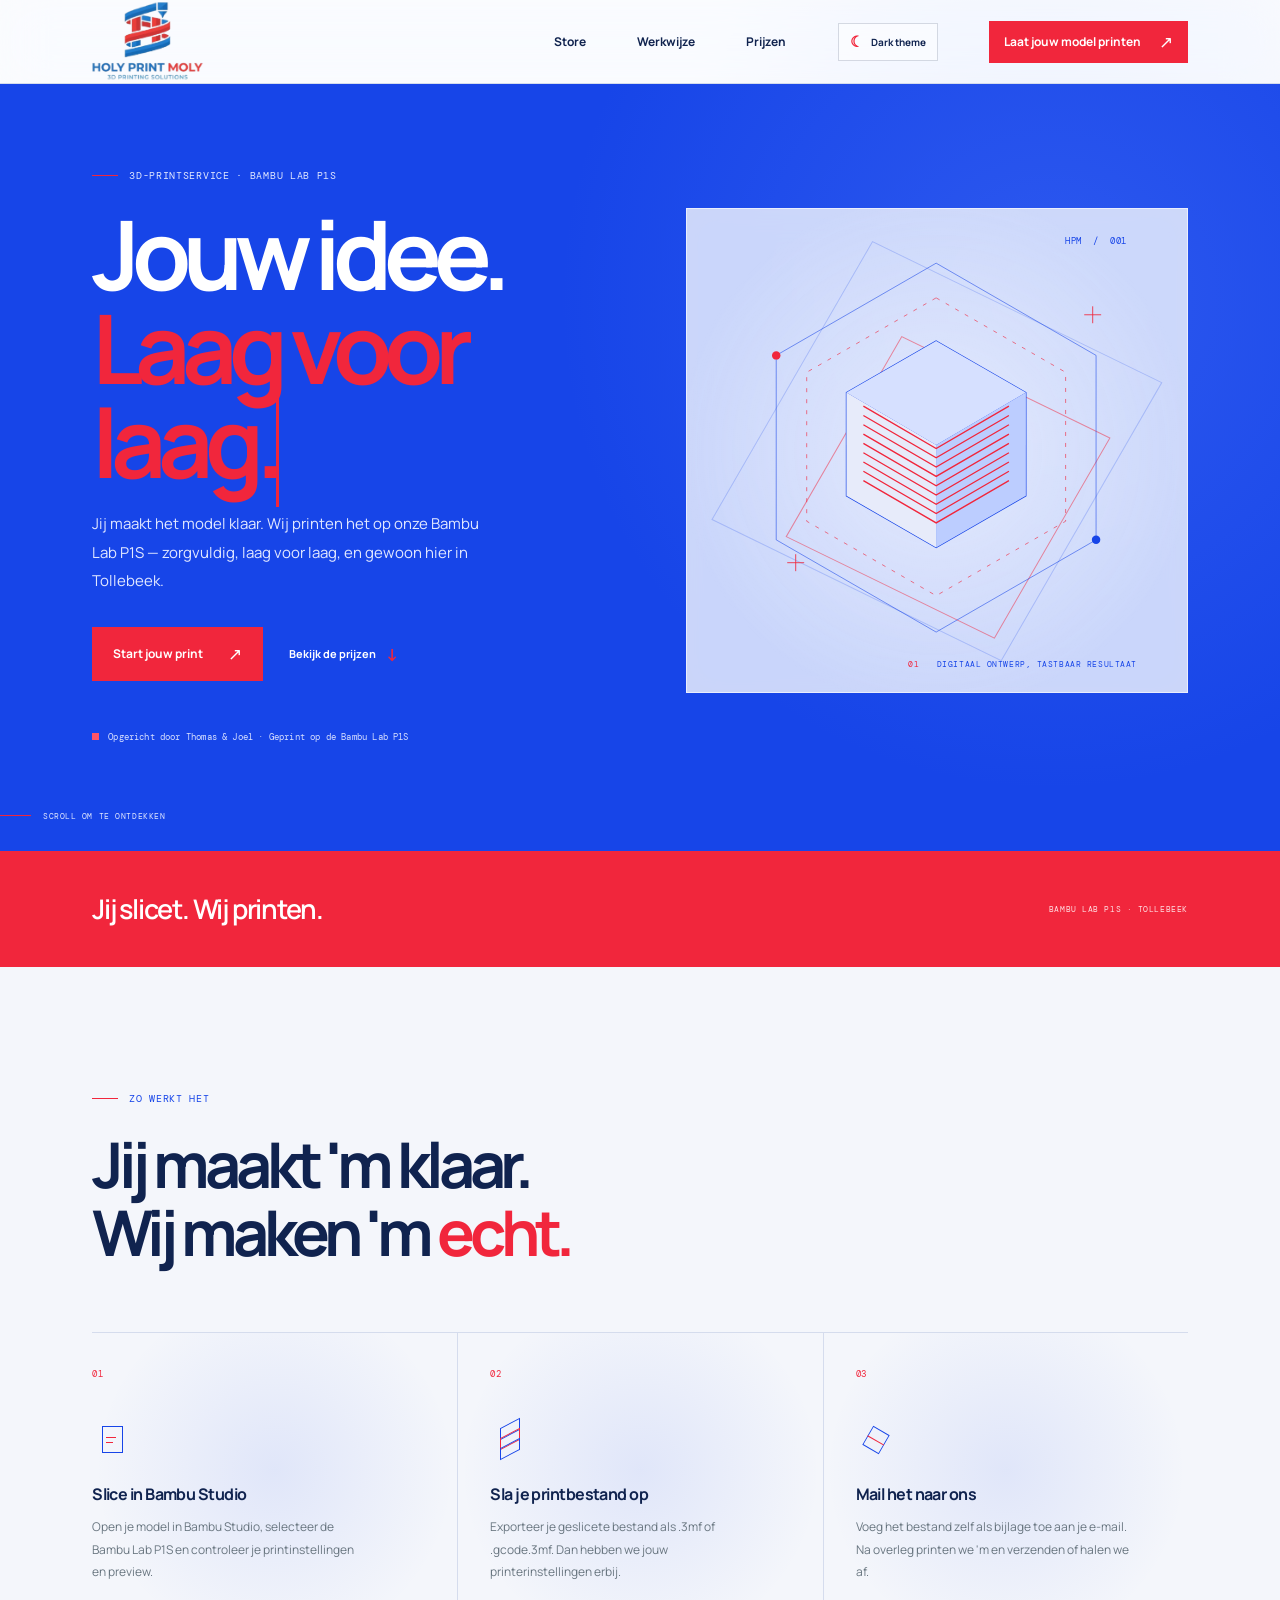
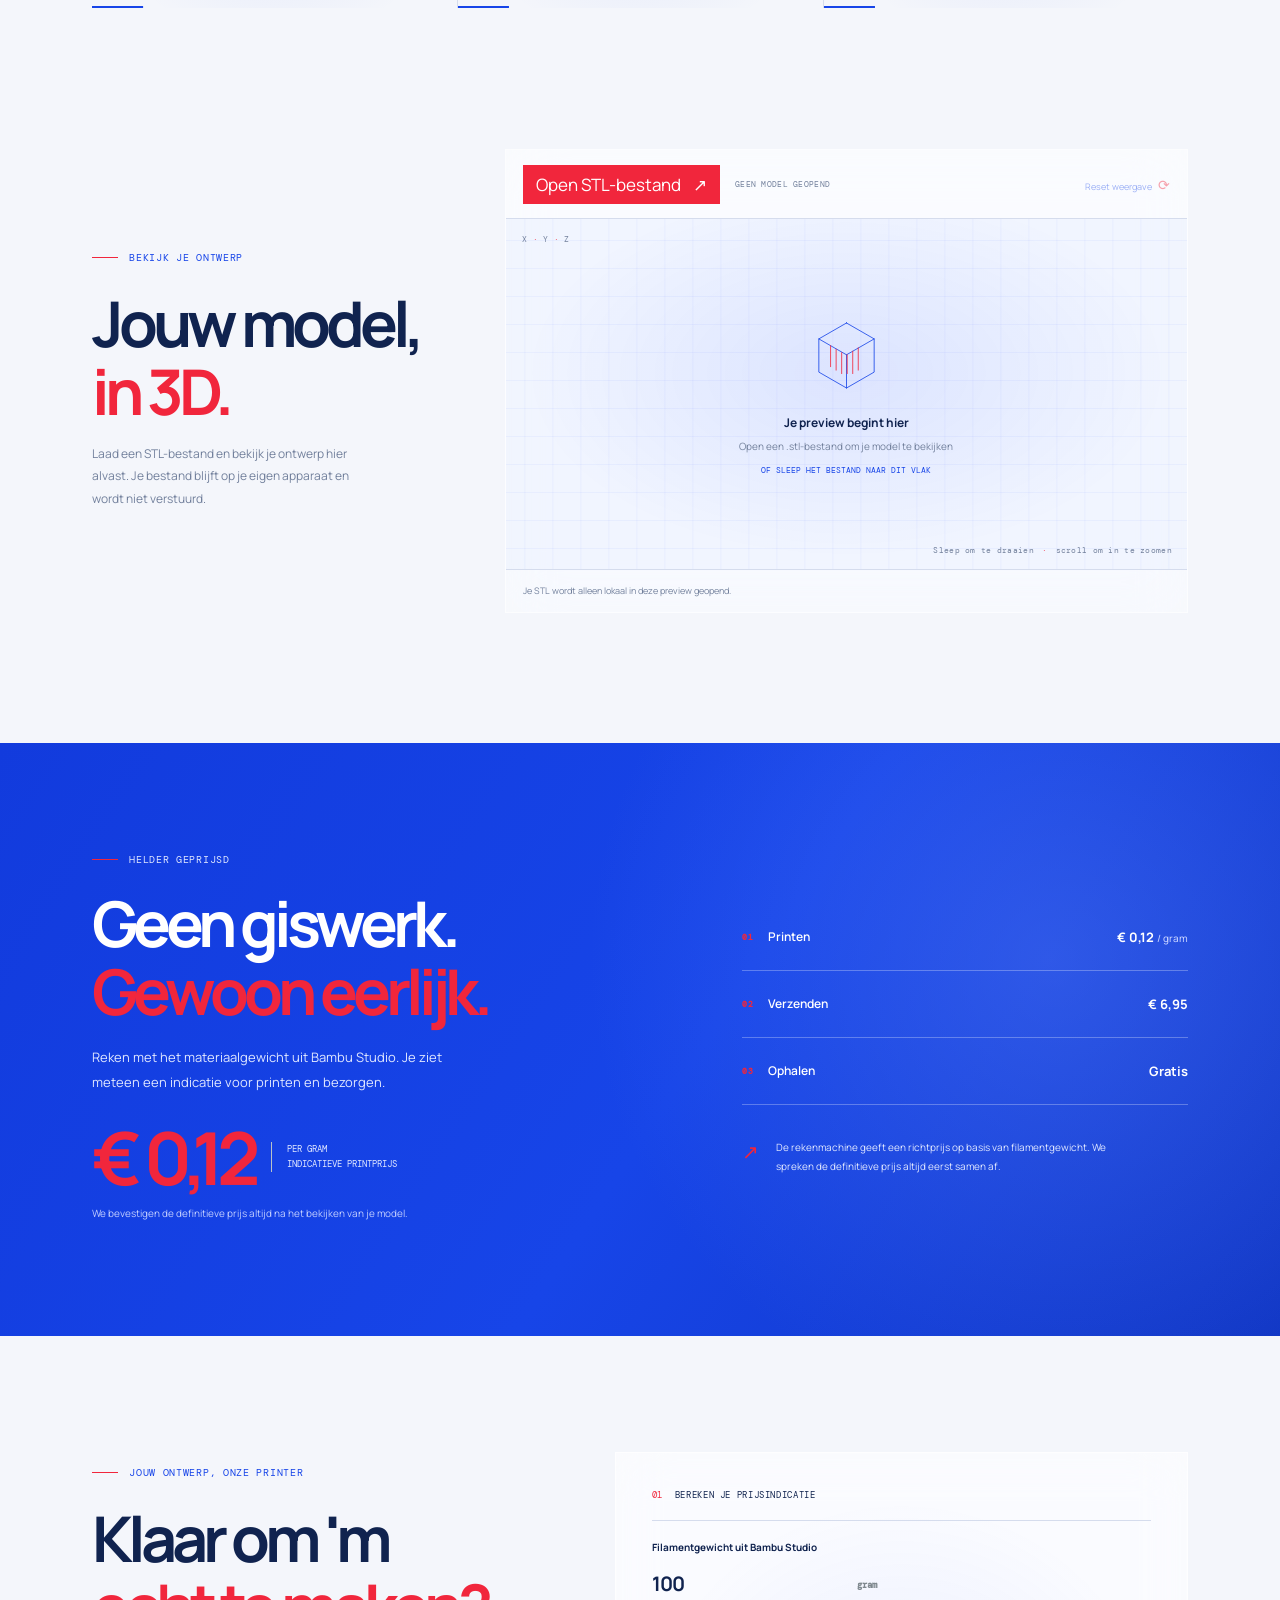
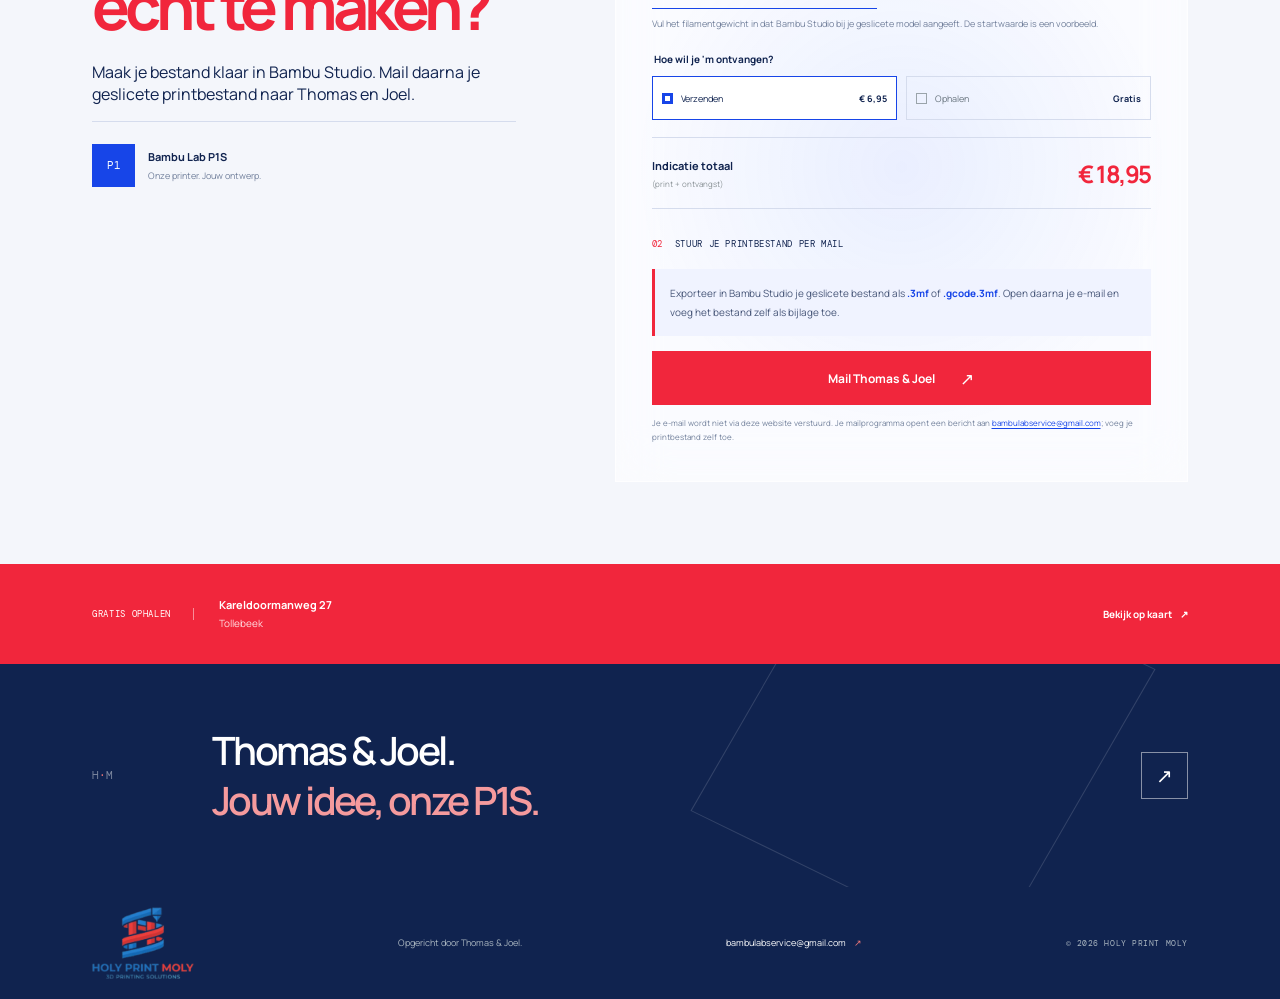
==== commit ef1b23d5: "store" ====
--- a/index.html
+++ b/index.html
@@ -27,6 +27,7 @@
         <span class="brand-mark" role="img" aria-label="Holy Print Moly — 3D printing solutions"></span>
       </a>
       <nav class="main-nav" aria-label="Hoofdnavigatie">
+        <a class="store-nav-entry" href="./store.html">Store</a>
         <a href="#werkwijze">Werkwijze</a>
         <a href="#prijzen">Prijzen</a>
         <button class="theme-toggle" id="theme-toggle" type="button" aria-label="Schakel naar dark theme" aria-pressed="false">
@@ -41,7 +42,7 @@
       <section class="hero section-wrap" id="top">
         <div class="hero-copy reveal">
           <p class="eyebrow"><span class="eyebrow-line"></span> 3D-printservice · Bambu Lab P1S</p>
-          <h1>Jouw idee.<br />Laag voor <span>laag.</span></h1>
+          <h1>Jouw idee.<br /><span class="typed-line"><span class="screen-reader-only">Laag voor laag.</span><span class="typed-phrase" id="typed-phrase" aria-hidden="true">Laag voor laag.</span></span></h1>
           <p class="hero-intro">
             Jij maakt het model klaar. Wij printen het op onze Bambu Lab P1S — zorgvuldig,
             laag voor laag, en gewoon hier in Tollebeek.
--- a/style.css
+++ b/style.css
@@ -34,7 +34,12 @@
 
 body {
   margin: 0;
+  min-height: 100vh;
   background: var(--paper);
+  background-image:
+    radial-gradient(560px circle at var(--glow-x, 82vw) var(--glow-y, 24vh), rgba(23, 69, 232, 0.12), transparent 68%),
+    radial-gradient(520px circle at 10% 70%, rgba(241, 38, 60, 0.045), transparent 72%);
+  background-attachment: fixed;
   color: var(--ink);
   font-family: var(--sans);
   -webkit-font-smoothing: antialiased;
@@ -80,9 +85,9 @@
   justify-content: space-between;
   padding: 0 7.2%;
   border-bottom: 1px solid var(--line);
-  background: rgba(255, 255, 255, 0.78);
-  backdrop-filter: blur(22px) saturate(170%);
-  -webkit-backdrop-filter: blur(22px) saturate(170%);
+  background: rgba(255, 255, 255, 0.56);
+  backdrop-filter: blur(26px) saturate(190%);
+  -webkit-backdrop-filter: blur(26px) saturate(190%);
 }
 
 .brand {
@@ -97,7 +102,6 @@
   height: 79px;
   flex: 0 0 112px;
   overflow: hidden;
-  background-color: #fff;
   background-image: url("./logo.png");
   background-position: -76px -33px;
   background-repeat: no-repeat;
@@ -198,7 +202,9 @@
   column-gap: clamp(24px, 4vw, 52px);
   align-items: center;
   padding: 43px max(7.2%, calc((100% - 1120px) / 2)) 76px;
-  background: var(--blue);
+  background:
+    radial-gradient(680px circle at var(--glow-x, 82vw) var(--glow-y, 24vh), rgba(92, 130, 255, 0.32), transparent 72%),
+    var(--blue);
   color: var(--white);
 }
 
@@ -253,6 +259,26 @@
   color: var(--white);
 }
 
+.typed-line {
+  display: inline;
+  color: var(--red);
+}
+
+.typed-phrase {
+  border-right: 3px solid currentColor;
+  animation: caret-blink 850ms steps(2, start) infinite;
+}
+
+.screen-reader-only {
+  position: absolute;
+  width: 1px;
+  height: 1px;
+  overflow: hidden;
+  clip: rect(0, 0, 0, 0);
+  clip-path: inset(50%);
+  white-space: nowrap;
+}
+
 .hero h1 span,
 .section-heading h2 span,
 .pricing-copy h2 span,
@@ -340,10 +366,11 @@
   margin: 0;
   overflow: hidden;
   background:
+    radial-gradient(370px circle at var(--surface-x, 50%) var(--surface-y, 50%), rgba(255, 255, 255, 0.46), transparent 70%),
     linear-gradient(90deg, transparent 49.8%, rgba(23, 69, 232, 0.1) 50%, transparent 50.2%),
     linear-gradient(0deg, transparent 49.8%, rgba(23, 69, 232, 0.1) 50%, transparent 50.2%),
     rgba(244, 246, 251, 0.82);
-  background-size: 70px 70px, 70px 70px, auto;
+  background-size: auto, 70px 70px, 70px 70px, auto;
   border: 1px solid rgba(255, 255, 255, 0.58);
   backdrop-filter: blur(16px) saturate(135%);
   -webkit-backdrop-filter: blur(16px) saturate(135%);
@@ -514,6 +541,7 @@
 .process {
   padding-top: 125px;
   padding-bottom: 133px;
+  background: transparent;
 }
 
 .section-heading {
@@ -541,6 +569,8 @@
   position: relative;
   min-height: 270px;
   padding: 27px 30px 24px 0;
+  background: radial-gradient(240px circle at var(--surface-x, 50%) var(--surface-y, 50%), rgba(23, 69, 232, 0.09), transparent 75%);
+  transition: background-size 350ms ease;
 }
 
 .step + .step {
@@ -666,6 +696,7 @@
   gap: 7%;
   padding-top: 8px;
   padding-bottom: 130px;
+  background: transparent;
 }
 
 .preview-heading h2 {
@@ -692,9 +723,9 @@
   position: relative;
   overflow: hidden;
   border: 1px solid rgba(255, 255, 255, 0.56);
-  background: rgba(255, 255, 255, 0.52);
-  backdrop-filter: blur(24px) saturate(155%);
-  -webkit-backdrop-filter: blur(24px) saturate(155%);
+  background: rgba(255, 255, 255, 0.38);
+  backdrop-filter: blur(28px) saturate(175%);
+  -webkit-backdrop-filter: blur(28px) saturate(175%);
   transition: border-color 300ms ease, background-color 300ms ease, transform 300ms ease;
 }
 
@@ -712,6 +743,26 @@
   transition: left 700ms cubic-bezier(0.2, 0.65, 0.3, 1);
 }
 
+.glass-card::after {
+  position: absolute;
+  z-index: 1;
+  inset: 0;
+  background: radial-gradient(320px circle at var(--surface-x, 50%) var(--surface-y, 50%), rgba(70, 116, 255, 0.12), transparent 76%);
+  content: "";
+  opacity: 0;
+  pointer-events: none;
+  transition: opacity 240ms ease;
+}
+
+.glass-card:hover::after {
+  opacity: 1;
+}
+
+.glass-card > * {
+  position: relative;
+  z-index: 2;
+}
+
 .glass-card:hover::before {
   left: 145%;
 }
@@ -721,8 +772,6 @@
 }
 
 .preview-toolbar {
-  position: relative;
-  z-index: 2;
   display: flex;
   min-height: 69px;
   align-items: center;
@@ -789,7 +838,6 @@
 }
 
 .preview-stage {
-  position: relative;
   display: grid;
   min-height: 350px;
   overflow: hidden;
@@ -911,8 +959,6 @@
 }
 
 .preview-status {
-  position: relative;
-  z-index: 2;
   min-height: 43px;
   margin: 0;
   padding: 13px 17px;
@@ -924,7 +970,9 @@
 
 .pricing-section {
   padding: 110px 0 114px;
-  background: var(--blue);
+  background:
+    radial-gradient(640px circle at var(--glow-x, 82vw) var(--glow-y, 24vh), rgba(93, 132, 255, 0.36), transparent 72%),
+    linear-gradient(123deg, #123bdd, var(--blue) 54%, #1137c5);
   color: var(--white);
 }
 
@@ -1046,7 +1094,7 @@
 
 .order-section {
   padding-top: 116px;
-  background: var(--paper);
+  background: transparent;
 }
 
 .order-layout {
@@ -1109,8 +1157,12 @@
 
 .order-card {
   padding: clamp(20px, 3.2vw, 36px);
-  border: 1px solid var(--line);
-  background: var(--white);
+  border: 1px solid rgba(255, 255, 255, 0.7);
+  background:
+    radial-gradient(360px circle at var(--surface-x, 50%) var(--surface-y, 50%), rgba(65, 105, 255, 0.09), transparent 74%),
+    rgba(255, 255, 255, 0.59);
+  backdrop-filter: blur(26px) saturate(165%);
+  -webkit-backdrop-filter: blur(26px) saturate(165%);
 }
 
 .form-section-label {
@@ -1524,7 +1576,7 @@
 
 :root[data-theme="dark"] body {
   background:
-    radial-gradient(ellipse at 82% 18%, rgba(65, 105, 255, 0.12), transparent 34%),
+    radial-gradient(560px circle at var(--glow-x, 82vw) var(--glow-y, 24vh), rgba(65, 105, 255, 0.18), transparent 68%),
     radial-gradient(ellipse at 8% 68%, rgba(255, 64, 88, 0.08), transparent 30%),
     var(--paper);
 }
@@ -1545,12 +1597,15 @@
 }
 
 :root[data-theme="dark"] .hero {
-  background: #19327e;
+  background:
+    radial-gradient(680px circle at var(--glow-x, 82vw) var(--glow-y, 24vh), rgba(103, 133, 255, 0.31), transparent 72%),
+    #19327e;
 }
 
 :root[data-theme="dark"] .hero-art {
   border-color: rgba(255, 255, 255, 0.24);
   background:
+    radial-gradient(370px circle at var(--surface-x, 50%) var(--surface-y, 50%), rgba(142, 165, 255, 0.24), transparent 70%),
     linear-gradient(90deg, transparent 49.8%, rgba(122, 151, 255, 0.1) 50%, transparent 50.2%),
     linear-gradient(0deg, transparent 49.8%, rgba(122, 151, 255, 0.1) 50%, transparent 50.2%),
     rgba(15, 23, 43, 0.76);
@@ -1586,7 +1641,9 @@
 }
 
 :root[data-theme="dark"] .pricing-section {
-  background: #172654;
+  background:
+    radial-gradient(640px circle at var(--glow-x, 82vw) var(--glow-y, 24vh), rgba(105, 137, 255, 0.29), transparent 72%),
+    linear-gradient(123deg, #14234b, #172654 54%, #111f45);
 }
 
 :root[data-theme="dark"] .rate-unit {
@@ -1601,6 +1658,10 @@
 :root[data-theme="dark"] .glass-card {
   border-color: rgba(188, 203, 255, 0.2);
   background: rgba(25, 35, 59, 0.59);
+}
+
+:root[data-theme="dark"] .glass-card::after {
+  background: radial-gradient(320px circle at var(--surface-x, 50%) var(--surface-y, 50%), rgba(105, 137, 255, 0.22), transparent 76%);
 }
 
 :root[data-theme="dark"] .glass-card::before {
@@ -1621,7 +1682,9 @@
 
 :root[data-theme="dark"] .order-card {
   border-color: rgba(188, 203, 255, 0.2);
-  background: rgba(20, 29, 49, 0.74);
+  background:
+    radial-gradient(360px circle at var(--surface-x, 50%) var(--surface-y, 50%), rgba(65, 105, 255, 0.17), transparent 74%),
+    rgba(20, 29, 49, 0.58);
   backdrop-filter: blur(20px);
   -webkit-backdrop-filter: blur(20px);
 }
@@ -1794,6 +1857,12 @@
     display: none;
   }
 
+  .main-nav > a.store-nav-entry {
+    display: inline-flex;
+    color: var(--red);
+    font-size: 10px;
+  }
+
   .nav-cta {
     min-height: 39px;
     gap: 9px;
@@ -2101,6 +2170,10 @@
     transform: none;
   }
 
+  .typed-phrase {
+    border-right: 0;
+  }
+
   .print-object,
   .preview-empty svg,
   .hero-art::before,
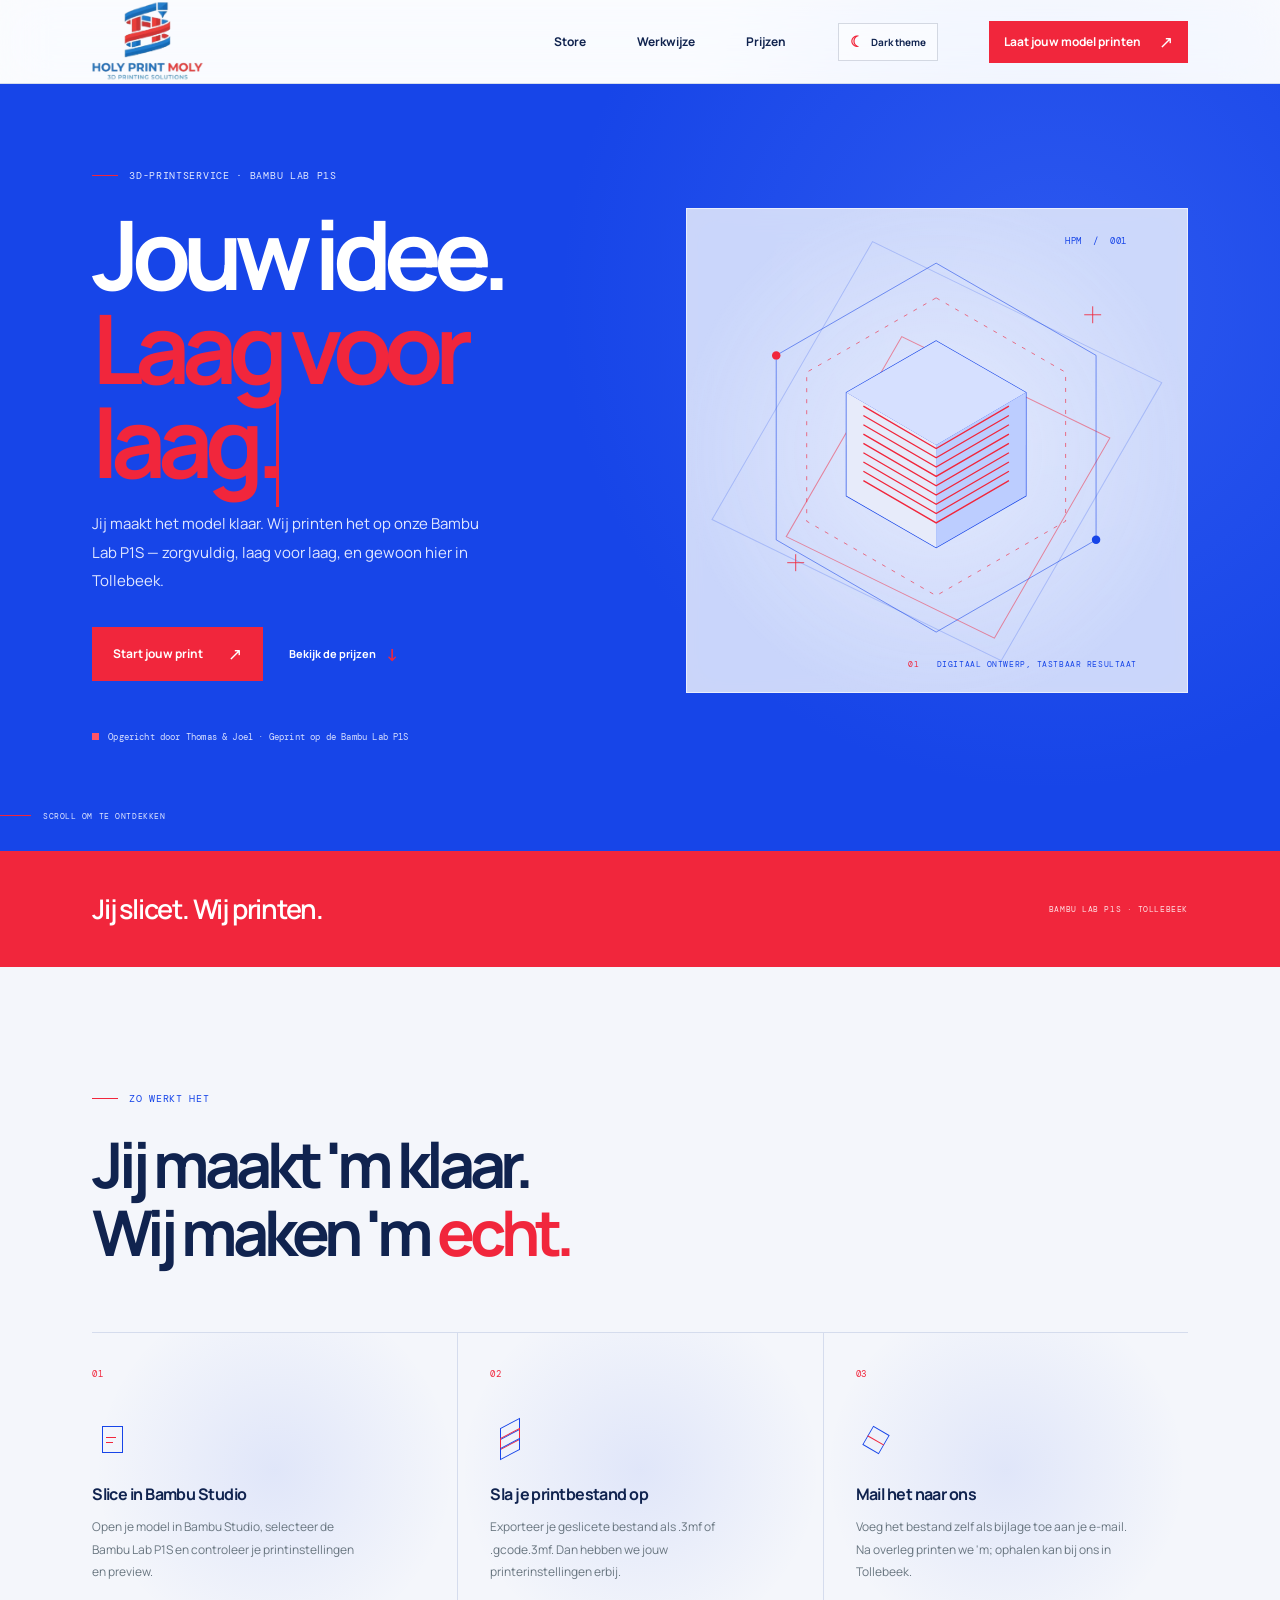
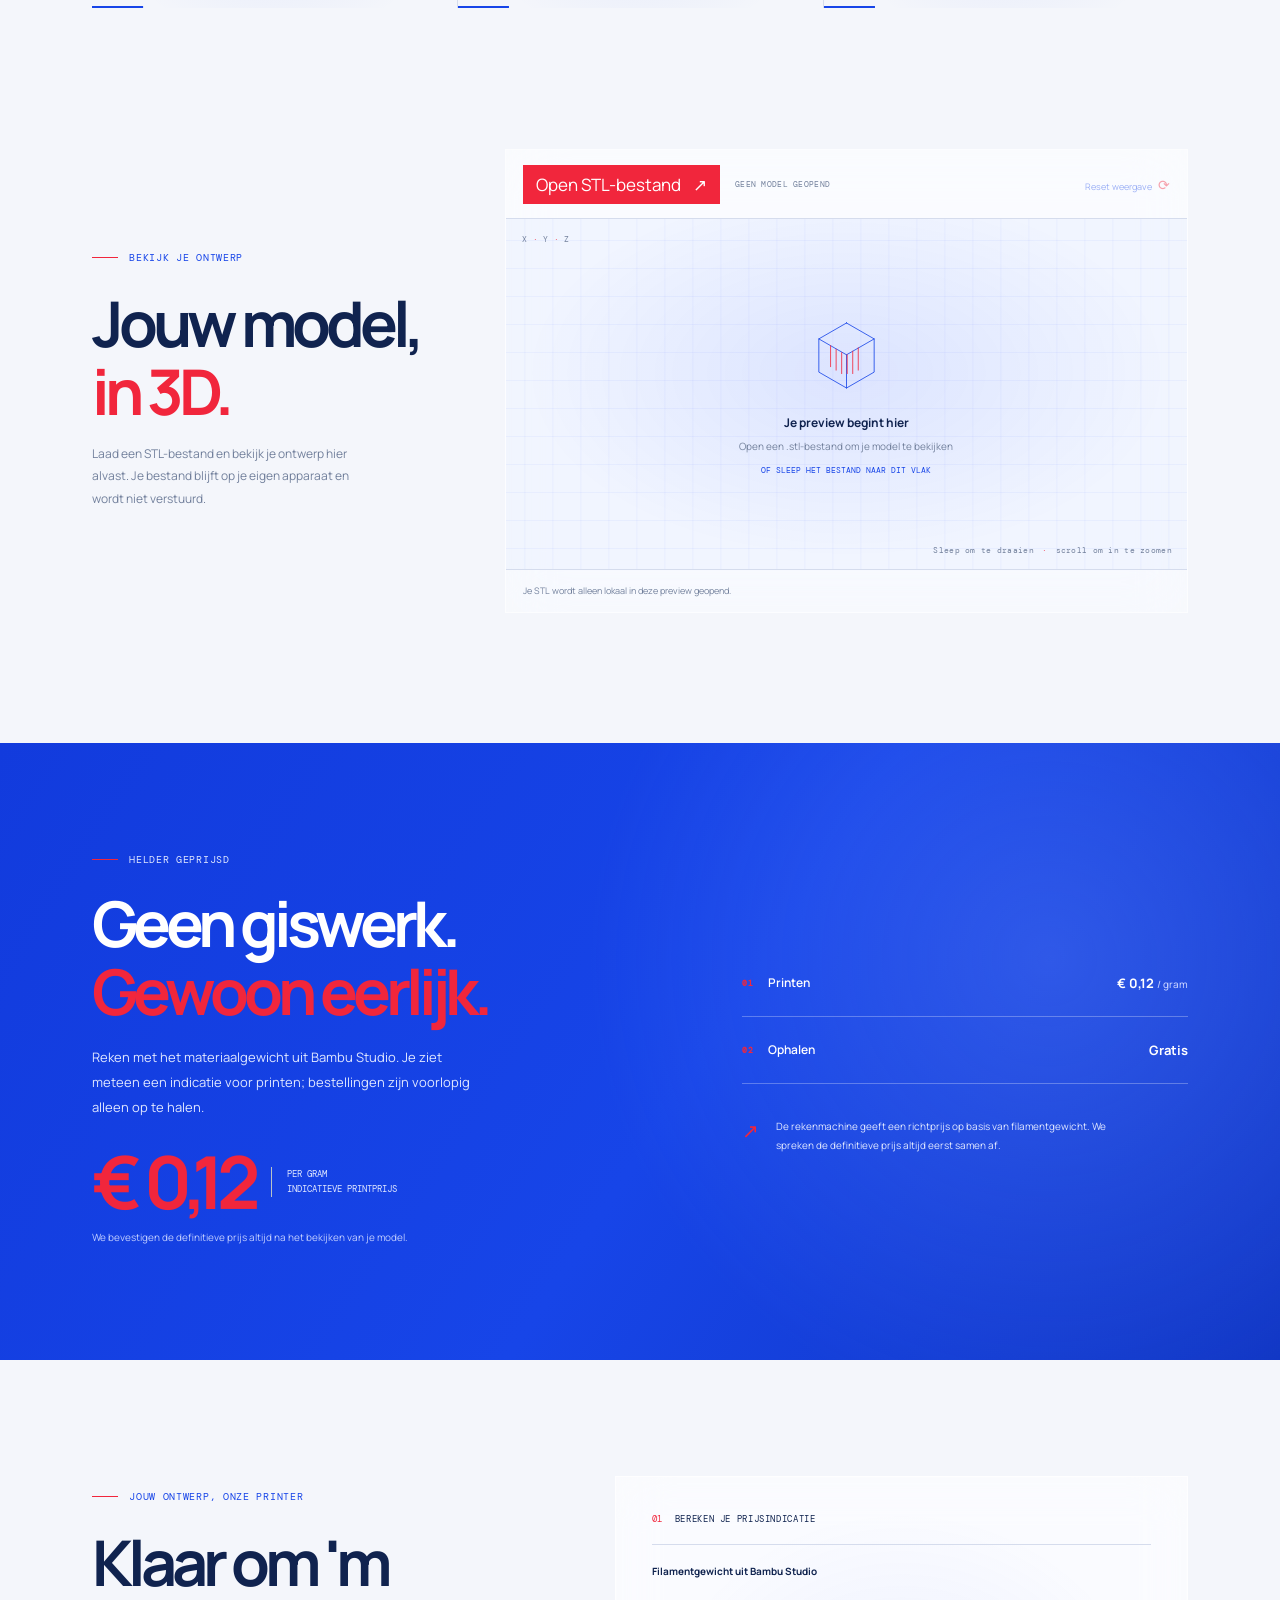
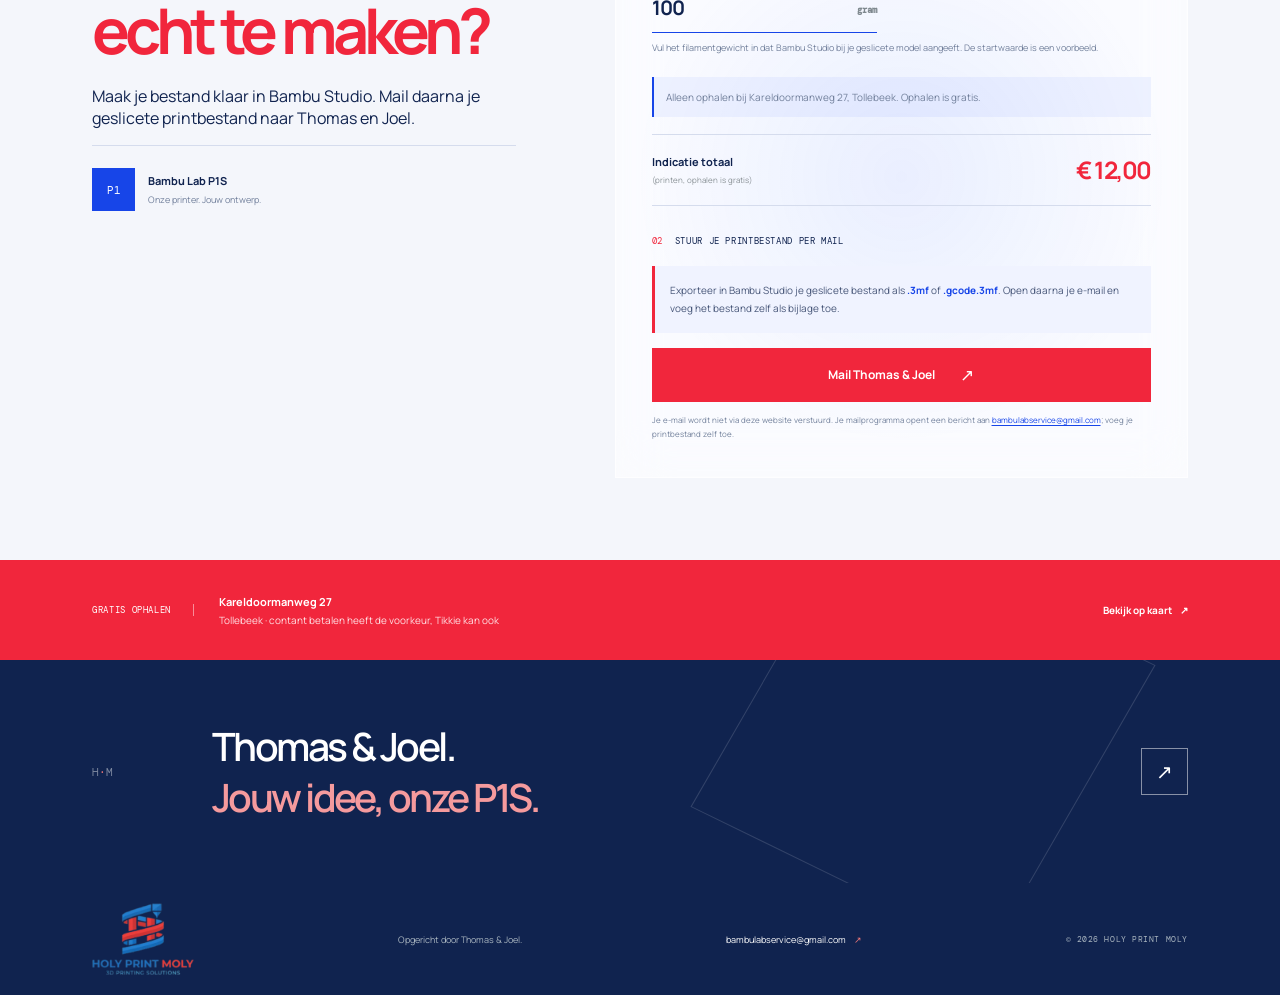
==== commit d1fc8fb1: "se" ====
--- a/index.html
+++ b/index.html
@@ -108,7 +108,7 @@
             <span class="step-number">03</span>
             <div class="step-icon icon-cube" aria-hidden="true"><span></span></div>
             <h3>Mail het naar ons</h3>
-            <p>Voeg het bestand zelf als bijlage toe aan je e-mail. Na overleg printen we 'm en verzenden of halen we af.</p>
+            <p>Voeg het bestand zelf als bijlage toe aan je e-mail. Na overleg printen we 'm; ophalen kan bij ons in Tollebeek.</p>
             <span class="step-rule"></span>
           </article>
         </div>
@@ -155,7 +155,7 @@
           <div class="pricing-copy reveal">
             <p class="eyebrow"><span class="eyebrow-line"></span> Helder geprijsd</p>
             <h2>Geen giswerk.<br /><span>Gewoon eerlijk.</span></h2>
-            <p>Reken met het materiaalgewicht uit Bambu Studio. Je ziet meteen een indicatie voor printen en bezorgen.</p>
+            <p>Reken met het materiaalgewicht uit Bambu Studio. Je ziet meteen een indicatie voor printen; bestellingen zijn voorlopig alleen op te halen.</p>
             <div class="rate-lockup">
               <span class="rate-value">€ 0,12</span>
               <span class="rate-unit">per gram<br />indicatieve printprijs</span>
@@ -168,11 +168,7 @@
               <strong>€ 0,12 <small>/ gram</small></strong>
             </div>
             <div class="price-detail-row">
-              <span><span class="detail-index">02</span> Verzenden</span>
-              <strong>€ 6,95</strong>
-            </div>
-            <div class="price-detail-row">
-              <span><span class="detail-index">03</span> Ophalen</span>
+              <span><span class="detail-index">02</span> Ophalen</span>
               <strong class="free-label">Gratis</strong>
             </div>
             <div class="price-callout">
@@ -202,25 +198,11 @@
               <span class="weight-input-wrap"><input id="weight" type="number" name="weight" min="1" step="1" value="100" /><span>gram</span></span>
             </label>
             <p class="weight-hint">Vul het filamentgewicht in dat Bambu Studio bij je geslicete model aangeeft. De startwaarde is een voorbeeld.</p>
-            <fieldset class="delivery-options">
-              <legend>Hoe wil je 'm ontvangen?</legend>
-              <label class="delivery-option">
-                <input type="radio" name="delivery" value="verzenden" checked />
-                <span class="radio-mark" aria-hidden="true"></span>
-                <span>Verzenden</span>
-                <strong>€ 6,95</strong>
-              </label>
-              <label class="delivery-option">
-                <input type="radio" name="delivery" value="ophalen" />
-                <span class="radio-mark" aria-hidden="true"></span>
-                <span>Ophalen</span>
-                <strong>Gratis</strong>
-              </label>
-            </fieldset>
+            <p class="pickup-note">Alleen ophalen bij Kareldoormanweg 27, Tollebeek. Ophalen is gratis.</p>
           </div>
 
           <div class="estimate-total" aria-live="polite">
-            <span>Indicatie totaal <small>(print + ontvangst)</small></span>
+            <span>Indicatie totaal <small>(printen, ophalen is gratis)</small></span>
             <strong id="estimate-total">€ 18,95</strong>
           </div>
           <p class="form-section-label send-label"><span>02</span> Stuur je printbestand per mail</p>
@@ -233,7 +215,7 @@
         </div>
         <div class="pickup-strip">
           <span class="pickup-label">GRATIS OPHALEN</span>
-          <p><strong>Kareldoormanweg 27</strong><span>Tollebeek</span></p>
+          <p><strong>Kareldoormanweg 27</strong><span>Tollebeek · contant betalen heeft de voorkeur, Tikkie kan ook</span></p>
           <a href="https://maps.google.com/?q=Kareldoormanweg+27%2C+Tollebeek" target="_blank" rel="noreferrer">Bekijk op kaart <span aria-hidden="true">↗</span></a>
         </div>
       </section>
--- a/style.css
+++ b/style.css
@@ -1251,70 +1251,14 @@
   line-height: 1.6;
 }
 
-.delivery-options {
-  display: grid;
-  grid-template-columns: 1fr 1fr;
-  gap: 9px;
-  margin: 0;
-  padding: 0;
-  border: 0;
-}
-
-.delivery-options legend {
-  margin-bottom: 10px;
-  color: var(--ink);
+.pickup-note {
+  margin: 15px 0 0;
+  padding: 12px;
+  border-left: 2px solid var(--blue);
+  background: rgba(65, 105, 255, 0.07);
+  color: var(--muted);
   font-size: 10px;
-  font-weight: 700;
-}
-
-.delivery-option {
-  position: relative;
-  display: flex;
-  min-height: 44px;
-  align-items: center;
-  gap: 8px;
-  padding: 0 9px;
-  border: 1px solid var(--line);
-  color: #68757f;
-  cursor: pointer;
-  font-size: 9px;
-  transition: border-color 180ms ease, background-color 180ms ease;
-}
-
-.delivery-option:has(input:checked) {
-  border-color: var(--blue);
-  background: var(--white);
-  color: var(--ink);
-}
-
-.delivery-option input {
-  position: absolute;
-  width: 1px;
-  height: 1px;
-  opacity: 0;
-}
-
-.delivery-option input:focus-visible + .radio-mark {
-  outline: 2px solid var(--red);
-  outline-offset: 3px;
-}
-
-.radio-mark {
-  display: inline-block;
-  width: 11px;
-  height: 11px;
-  flex: 0 0 11px;
-  border: 1px solid #9aa4aa;
-}
-
-.delivery-option input:checked + .radio-mark {
-  border: 3px solid var(--blue);
-}
-
-.delivery-option strong {
-  margin-left: auto;
-  color: var(--ink);
-  font-size: 9px;
+  line-height: 1.6;
 }
 
 .estimate-total {
@@ -1694,23 +1638,8 @@
   color: #a6b0ca;
 }
 
-:root[data-theme="dark"] .delivery-option {
-  border-color: rgba(179, 194, 235, 0.2);
-  color: #b7c1d9;
-}
-
-:root[data-theme="dark"] .delivery-option:has(input:checked) {
-  border-color: var(--blue);
-  background: rgba(65, 105, 255, 0.15);
-  color: var(--ink);
-}
-
-:root[data-theme="dark"] .delivery-option strong {
-  color: var(--ink);
-}
-
-:root[data-theme="dark"] .radio-mark {
-  border-color: #9eaccb;
+:root[data-theme="dark"] .pickup-note {
+  background: rgba(65, 105, 255, 0.13);
 }
 
 :root[data-theme="dark"] .slice-instructions {
@@ -2065,20 +1994,6 @@
     padding: 16px 0;
   }
 
-  .delivery-options {
-    gap: 6px;
-  }
-
-  .delivery-option {
-    gap: 6px;
-    padding-inline: 6px;
-    font-size: 8px;
-  }
-
-  .delivery-option strong {
-    font-size: 8px;
-  }
-
   .pickup-strip {
     min-height: 108px;
     flex-wrap: wrap;
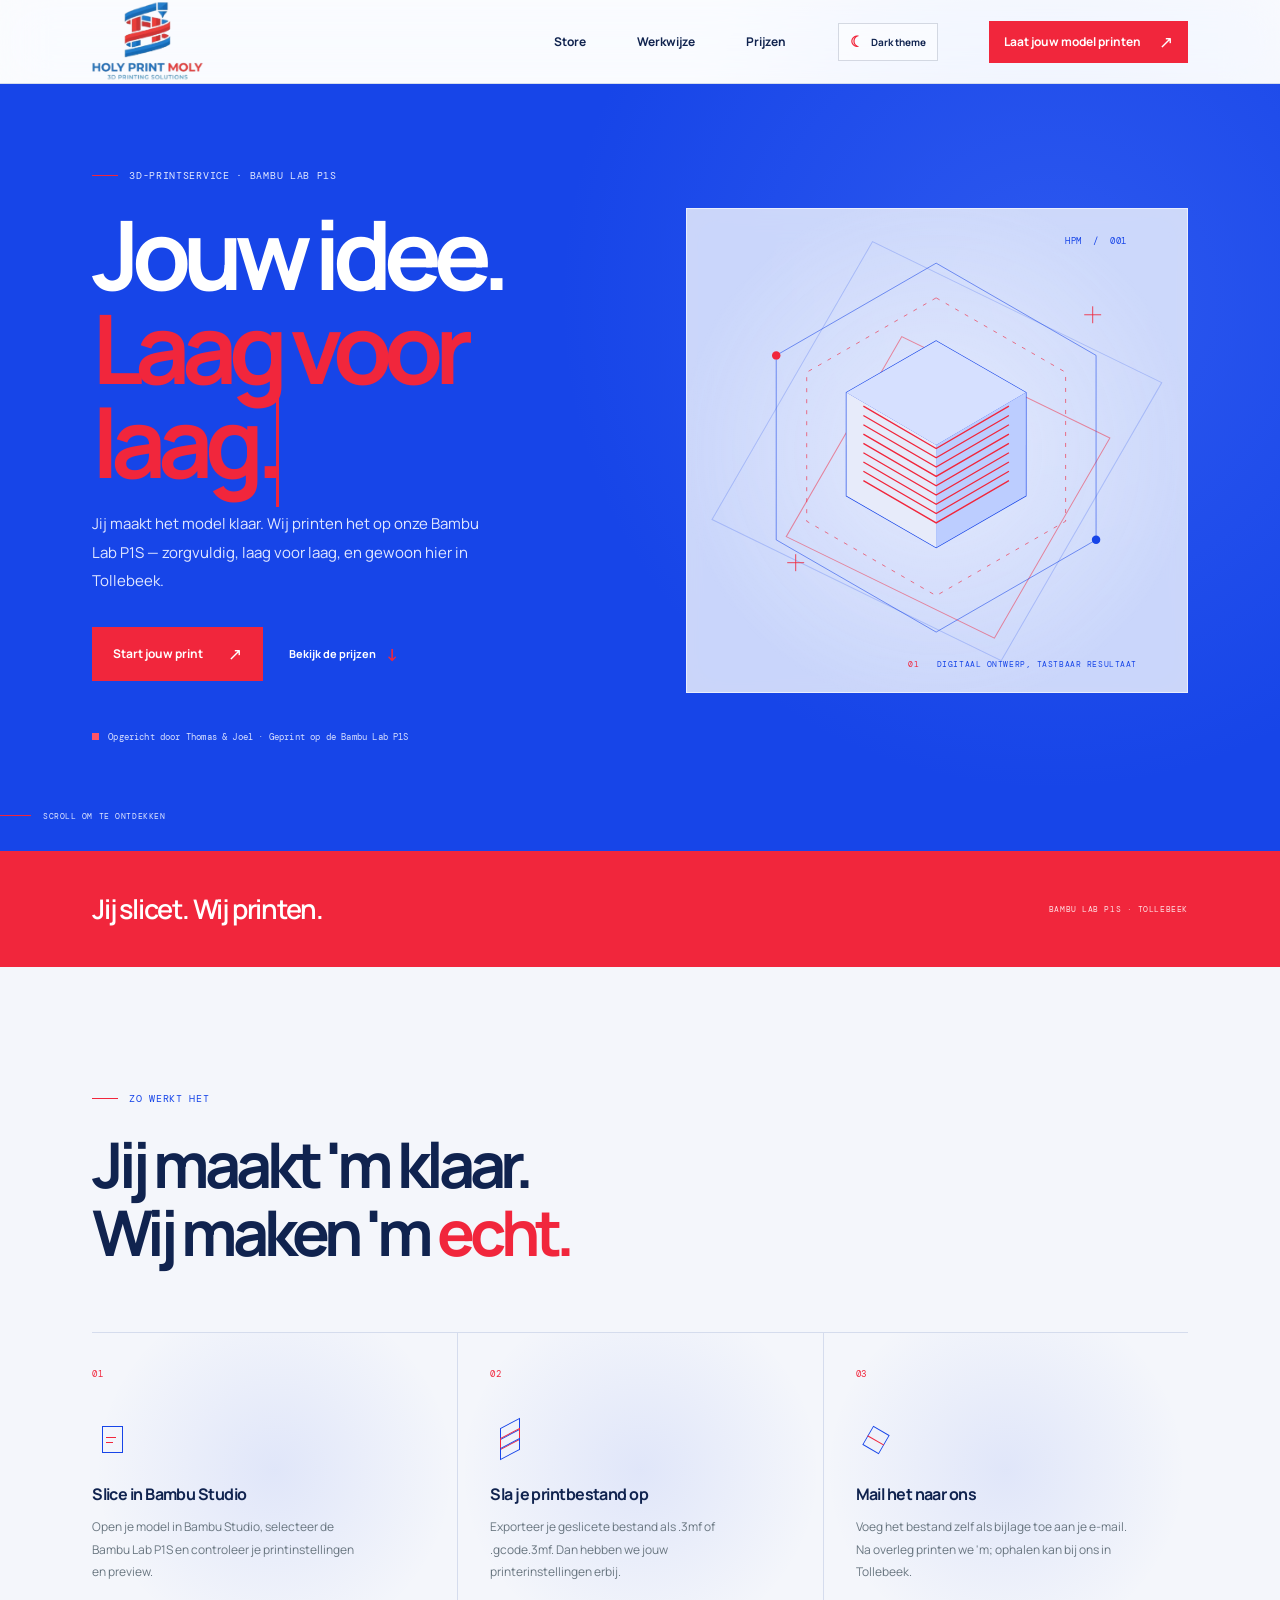
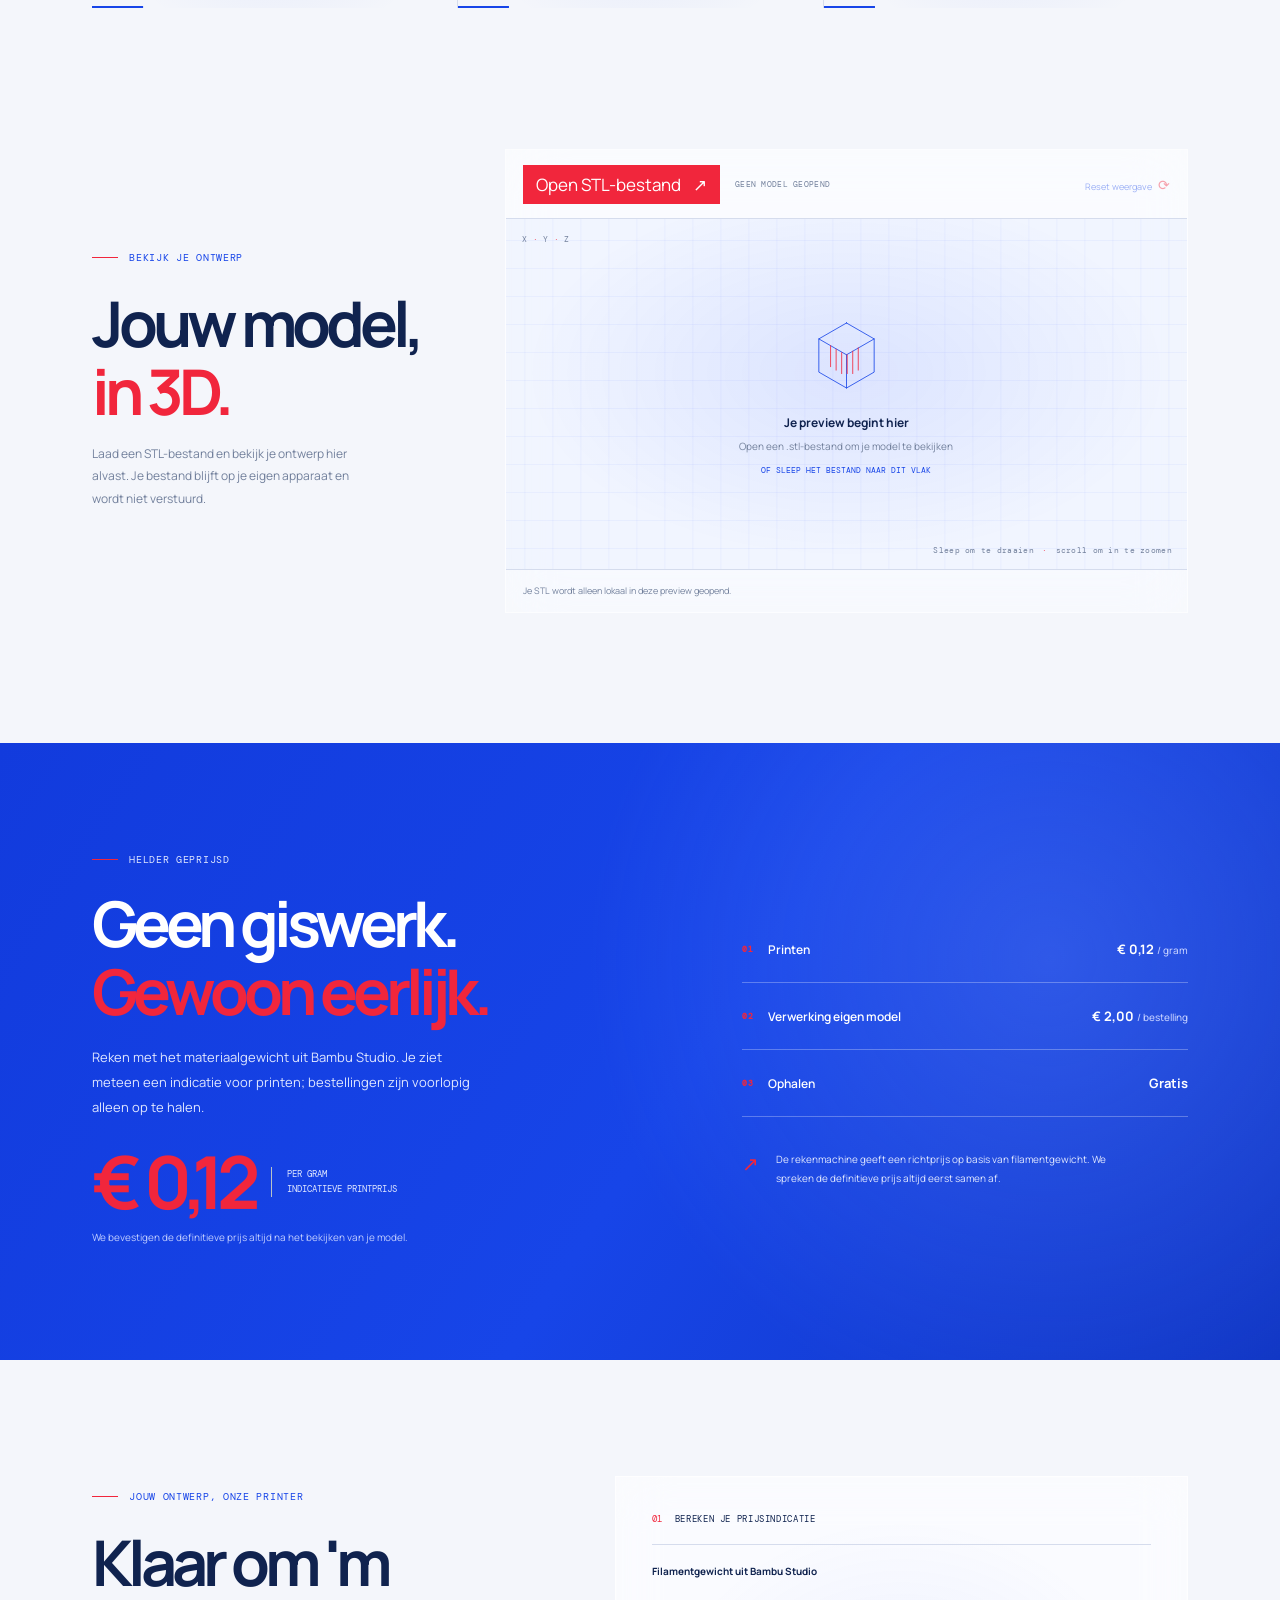
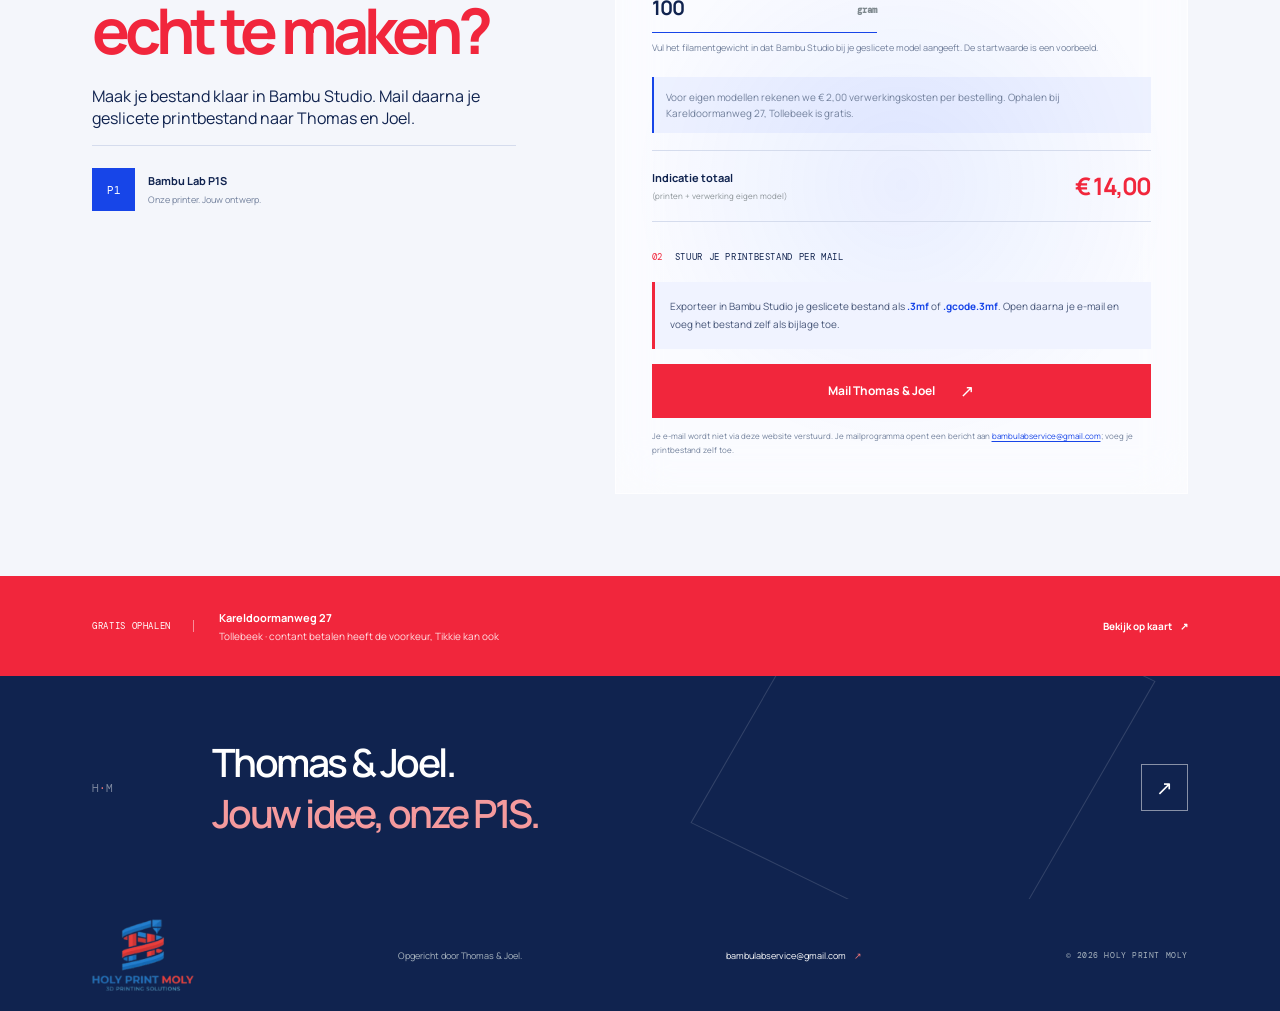
==== commit e65884d8: "g" ====
--- a/index.html
+++ b/index.html
@@ -168,7 +168,11 @@
               <strong>€ 0,12 <small>/ gram</small></strong>
             </div>
             <div class="price-detail-row">
-              <span><span class="detail-index">02</span> Ophalen</span>
+              <span><span class="detail-index">02</span> Verwerking eigen model</span>
+              <strong>€ 2,00 <small>/ bestelling</small></strong>
+            </div>
+            <div class="price-detail-row">
+              <span><span class="detail-index">03</span> Ophalen</span>
               <strong class="free-label">Gratis</strong>
             </div>
             <div class="price-callout">
@@ -198,12 +202,12 @@
               <span class="weight-input-wrap"><input id="weight" type="number" name="weight" min="1" step="1" value="100" /><span>gram</span></span>
             </label>
             <p class="weight-hint">Vul het filamentgewicht in dat Bambu Studio bij je geslicete model aangeeft. De startwaarde is een voorbeeld.</p>
-            <p class="pickup-note">Alleen ophalen bij Kareldoormanweg 27, Tollebeek. Ophalen is gratis.</p>
+            <p class="pickup-note">Voor eigen modellen rekenen we € 2,00 verwerkingskosten per bestelling. Ophalen bij Kareldoormanweg 27, Tollebeek is gratis.</p>
           </div>
 
           <div class="estimate-total" aria-live="polite">
-            <span>Indicatie totaal <small>(printen, ophalen is gratis)</small></span>
-            <strong id="estimate-total">€ 18,95</strong>
+            <span>Indicatie totaal <small>(printen + verwerking eigen model)</small></span>
+            <strong id="estimate-total">€ 14,00</strong>
           </div>
           <p class="form-section-label send-label"><span>02</span> Stuur je printbestand per mail</p>
           <div class="slice-instructions">
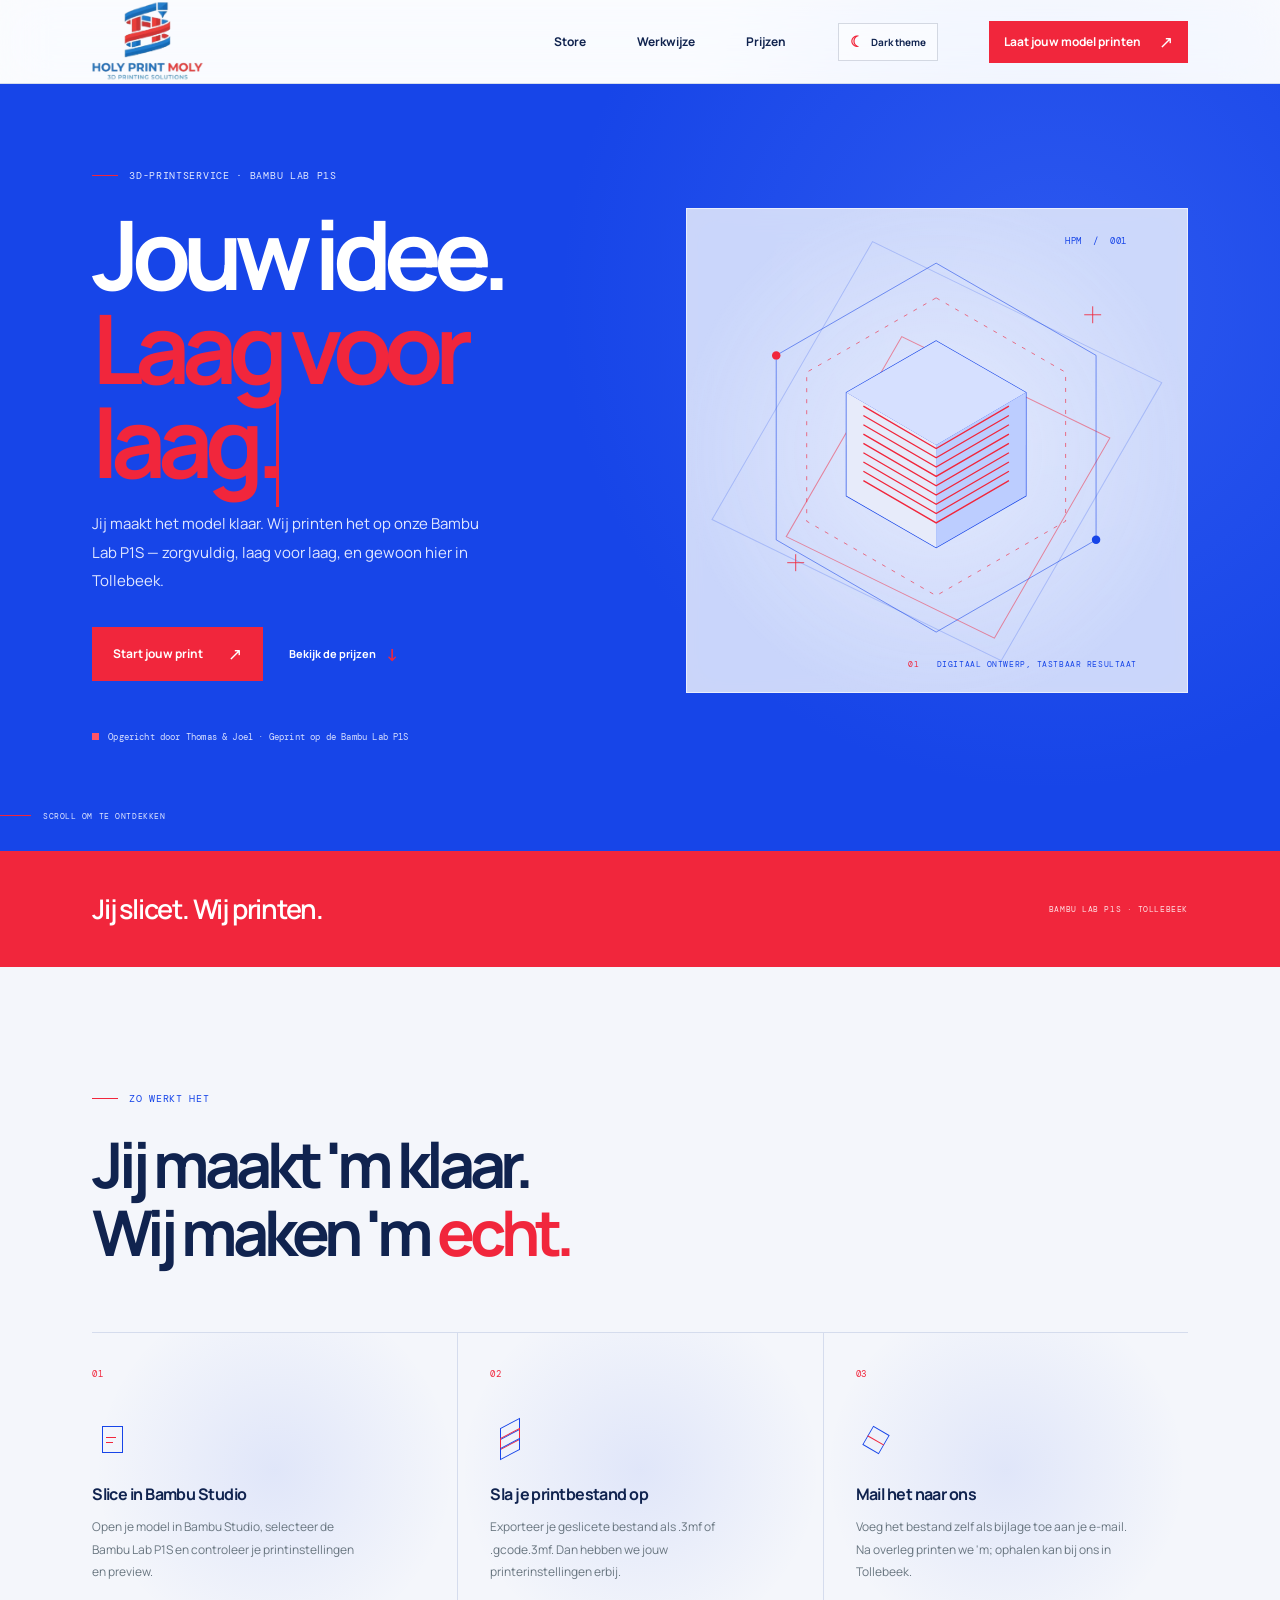
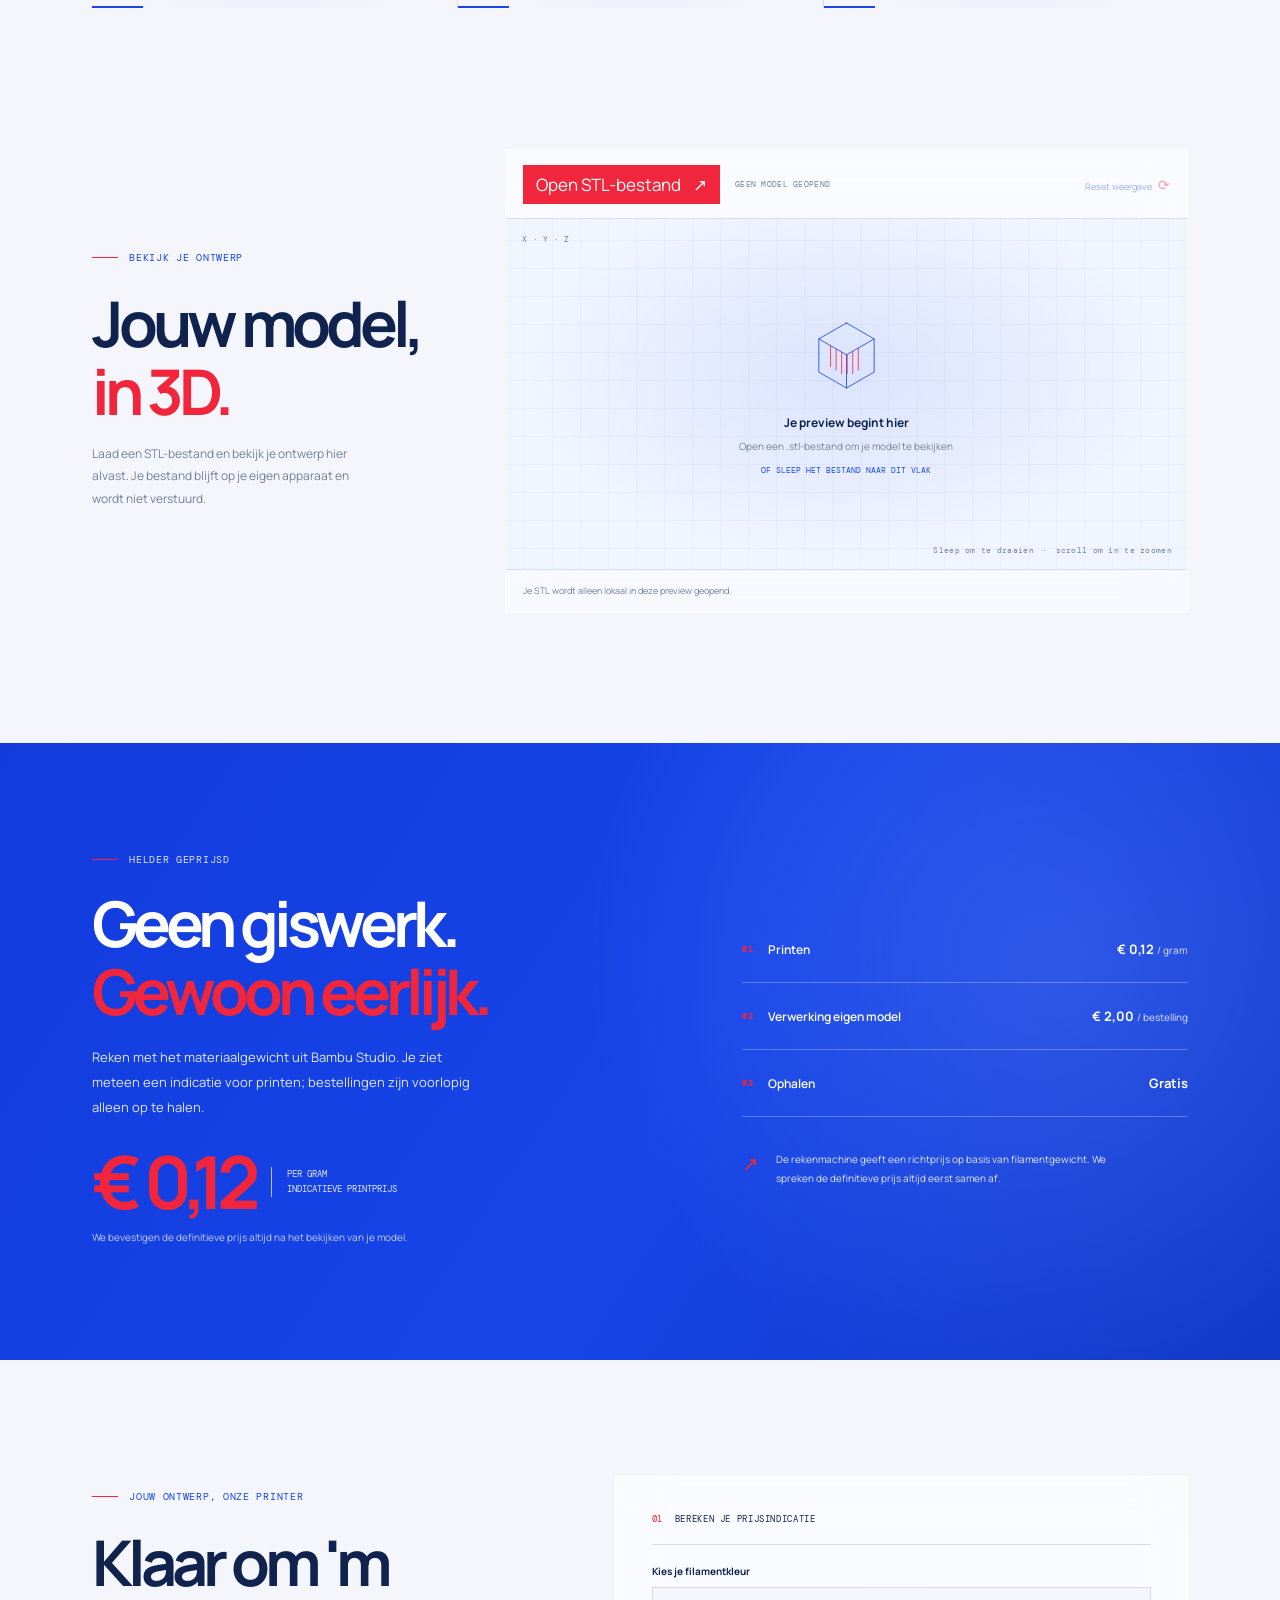
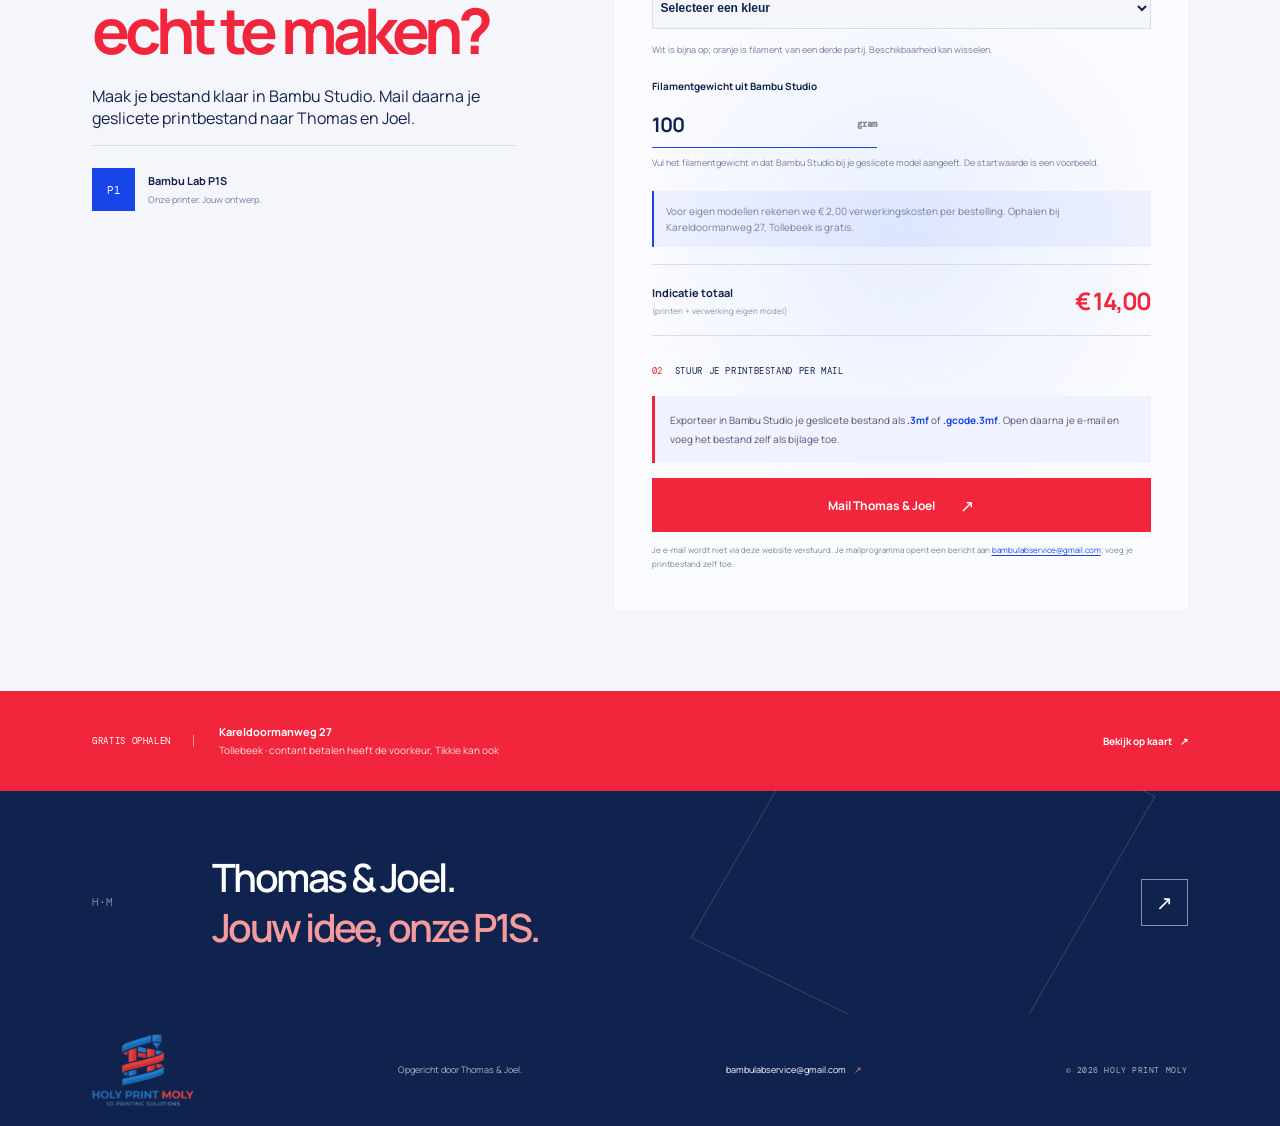
==== commit 35c3246b: "rgtgfvh" ====
--- a/index.html
+++ b/index.html
@@ -17,6 +17,7 @@
       rel="stylesheet"
     />
     <link rel="stylesheet" href="style.css" />
+    <script src="filament-options.js" defer></script>
     <script src="script.js" defer></script>
   </head>
   <body>
@@ -197,6 +198,13 @@
           <div class="order-card reveal">
           <div class="form-section-label"><span>01</span> Bereken je prijsindicatie</div>
           <div class="estimate-panel">
+            <label class="field filament-field" for="filament-choice">
+              <span>Kies je filamentkleur</span>
+              <select id="filament-choice" name="filament">
+                <option value="">Selecteer een kleur</option>
+              </select>
+            </label>
+            <p class="weight-hint">Wit is bijna op; oranje is filament van een derde partij. Beschikbaarheid kan wisselen.</p>
             <label class="field weight-field" for="weight">
               <span>Filamentgewicht uit Bambu Studio</span>
               <span class="weight-input-wrap"><input id="weight" type="number" name="weight" min="1" step="1" value="100" /><span>gram</span></span>
--- a/style.css
+++ b/style.css
@@ -1188,18 +1188,22 @@
   font-weight: 700;
 }
 
-.field input {
+.field input,
+.field select {
   width: 100%;
   min-height: 42px;
-  padding: 0 0 4px;
-  border: 0;
-  border-bottom: 1px solid var(--blue);
+  padding: 0 4px;
+  border: 1px solid var(--line);
   border-radius: 0;
   outline: 0;
-  background: transparent;
+  background: var(--paper);
   color: var(--ink);
-  font-size: 18px;
-  font-weight: 700;
+  font-size: 12px;
+  font-weight: 600;
+}
+
+.filament-field {
+  margin-bottom: 14px;
 }
 
 .estimate-panel {
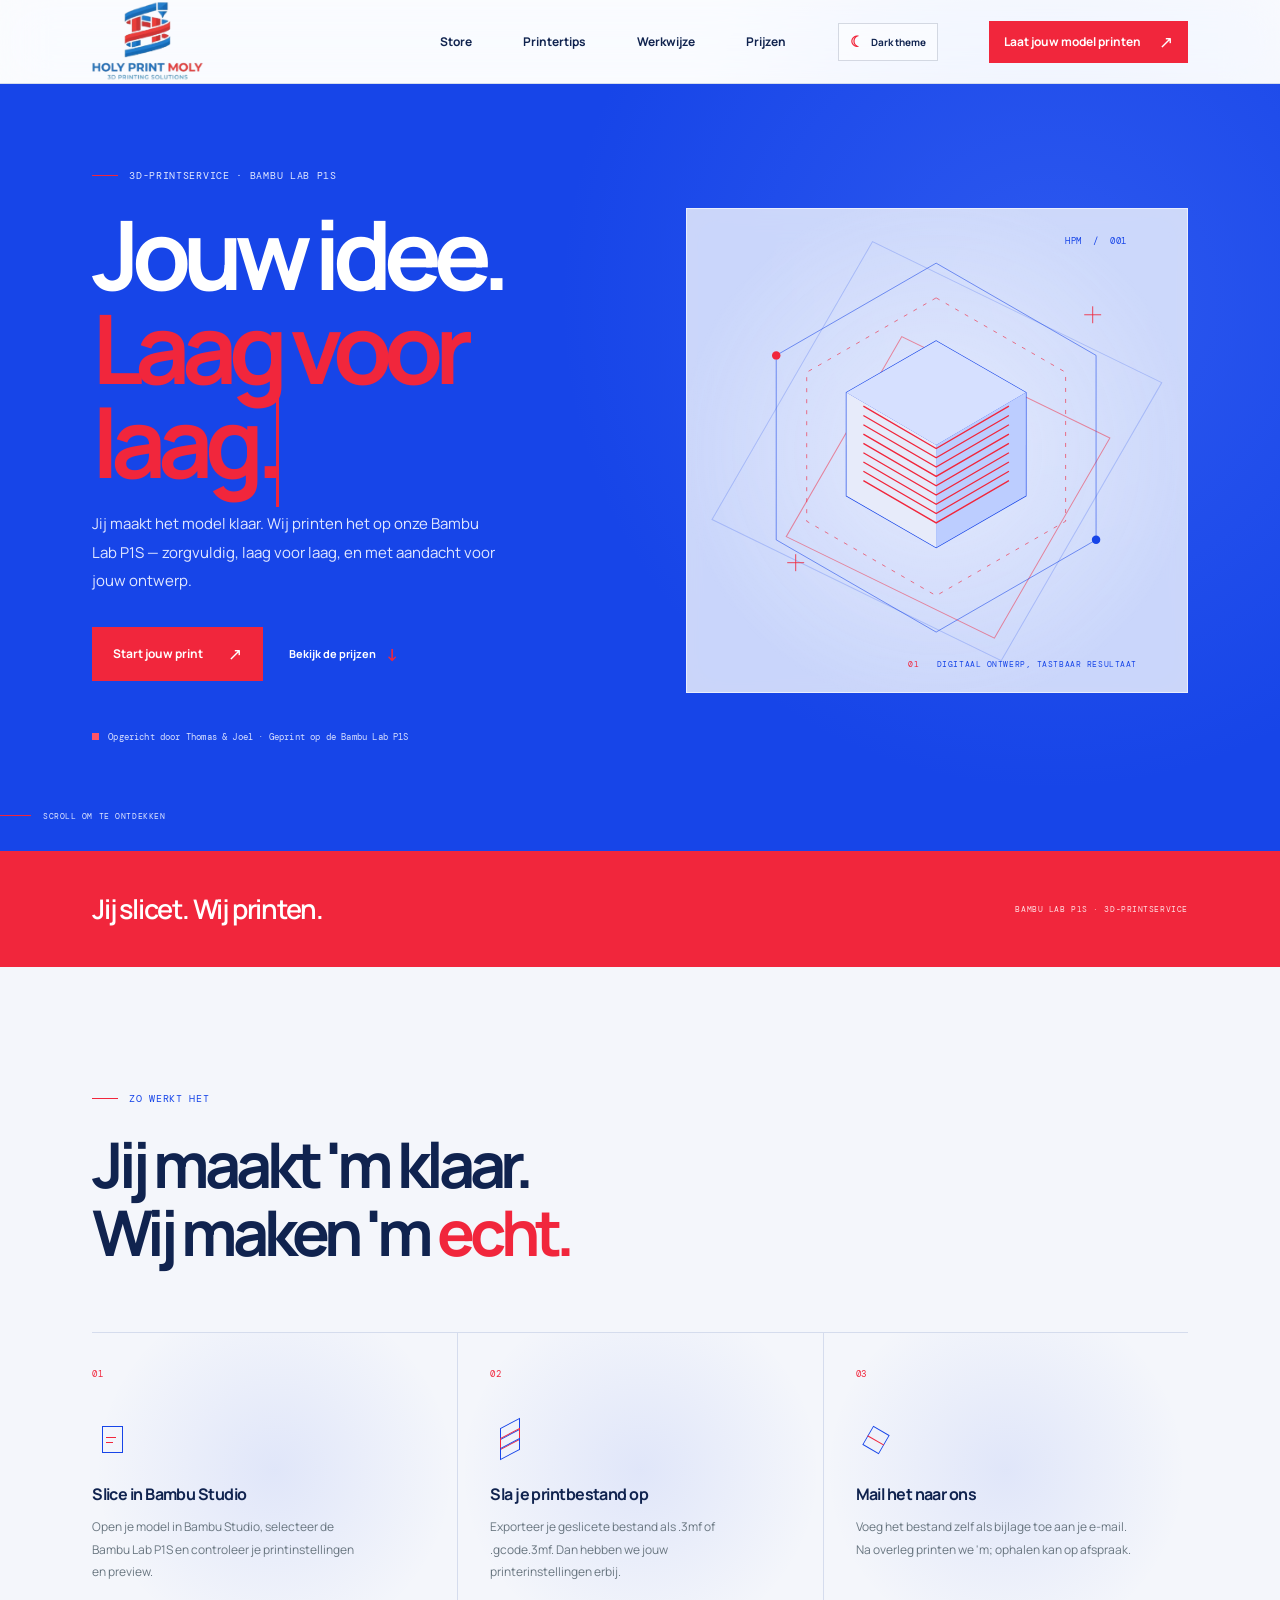
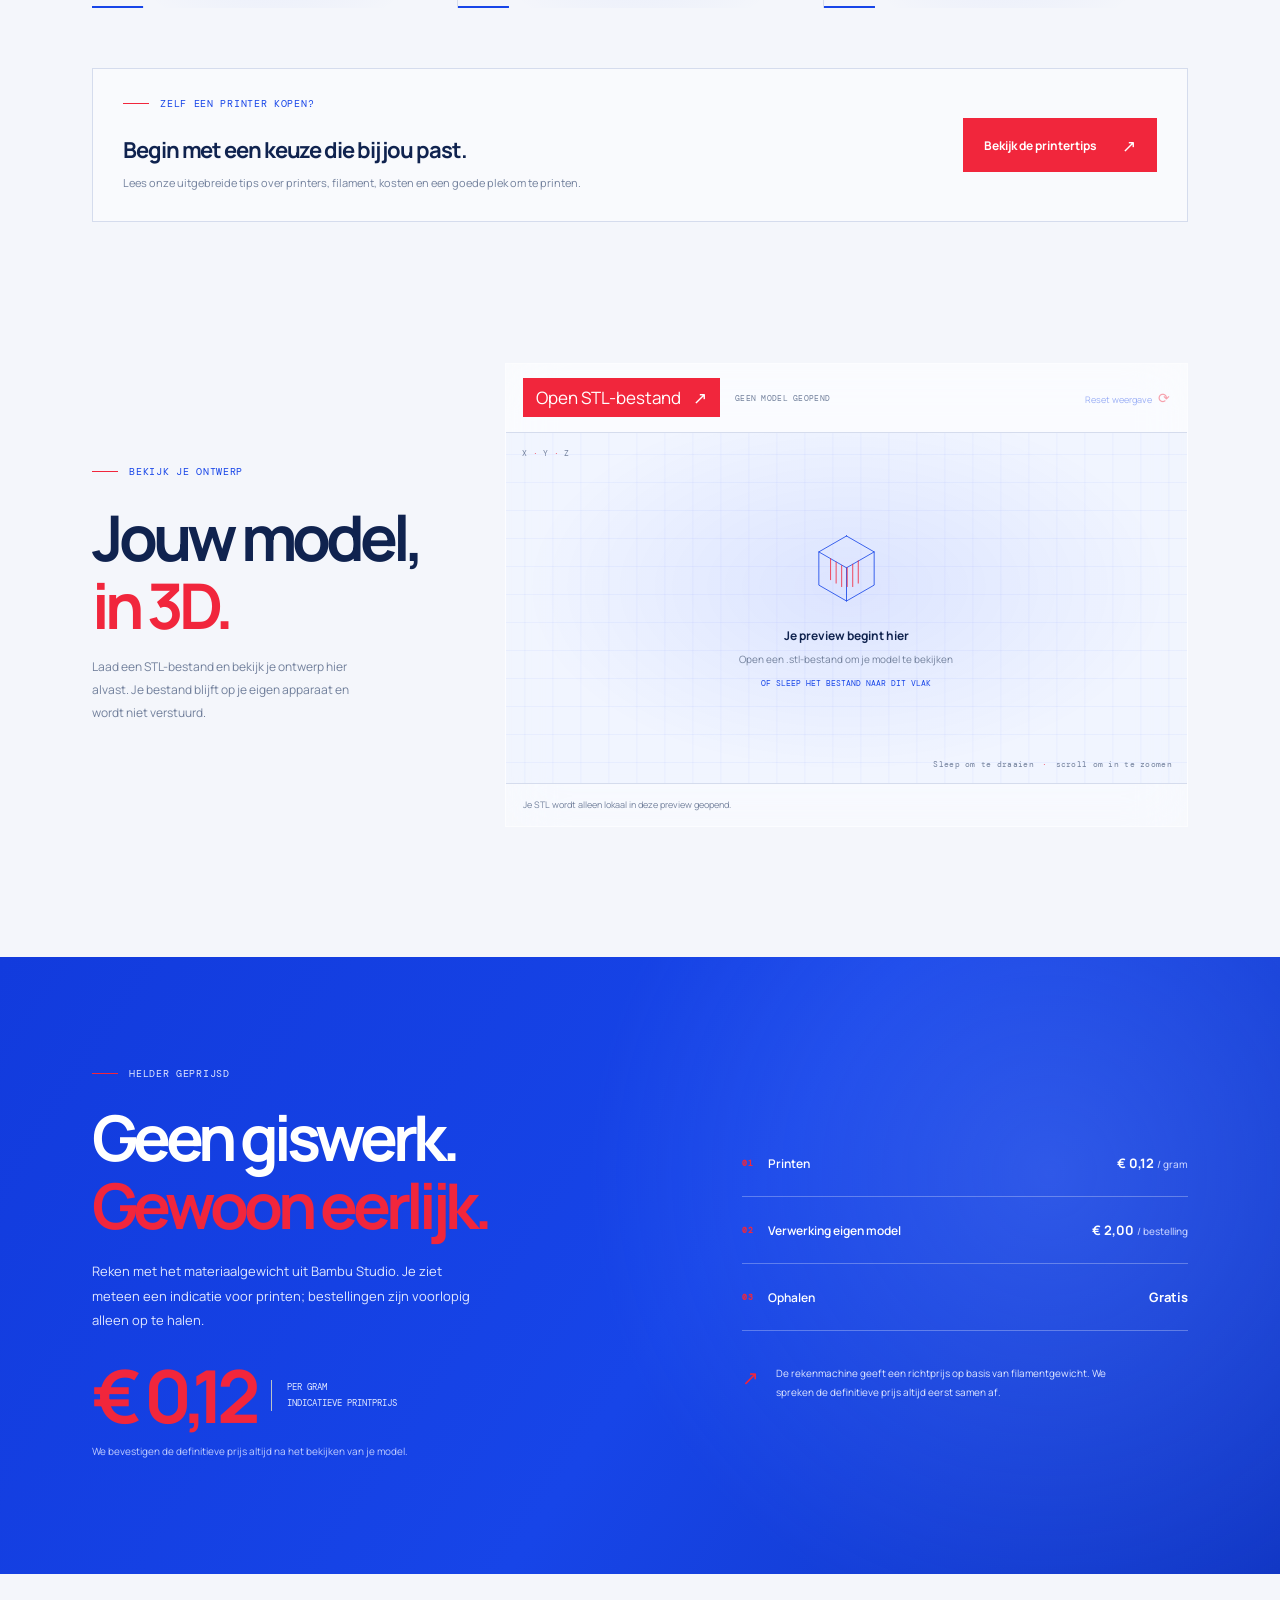
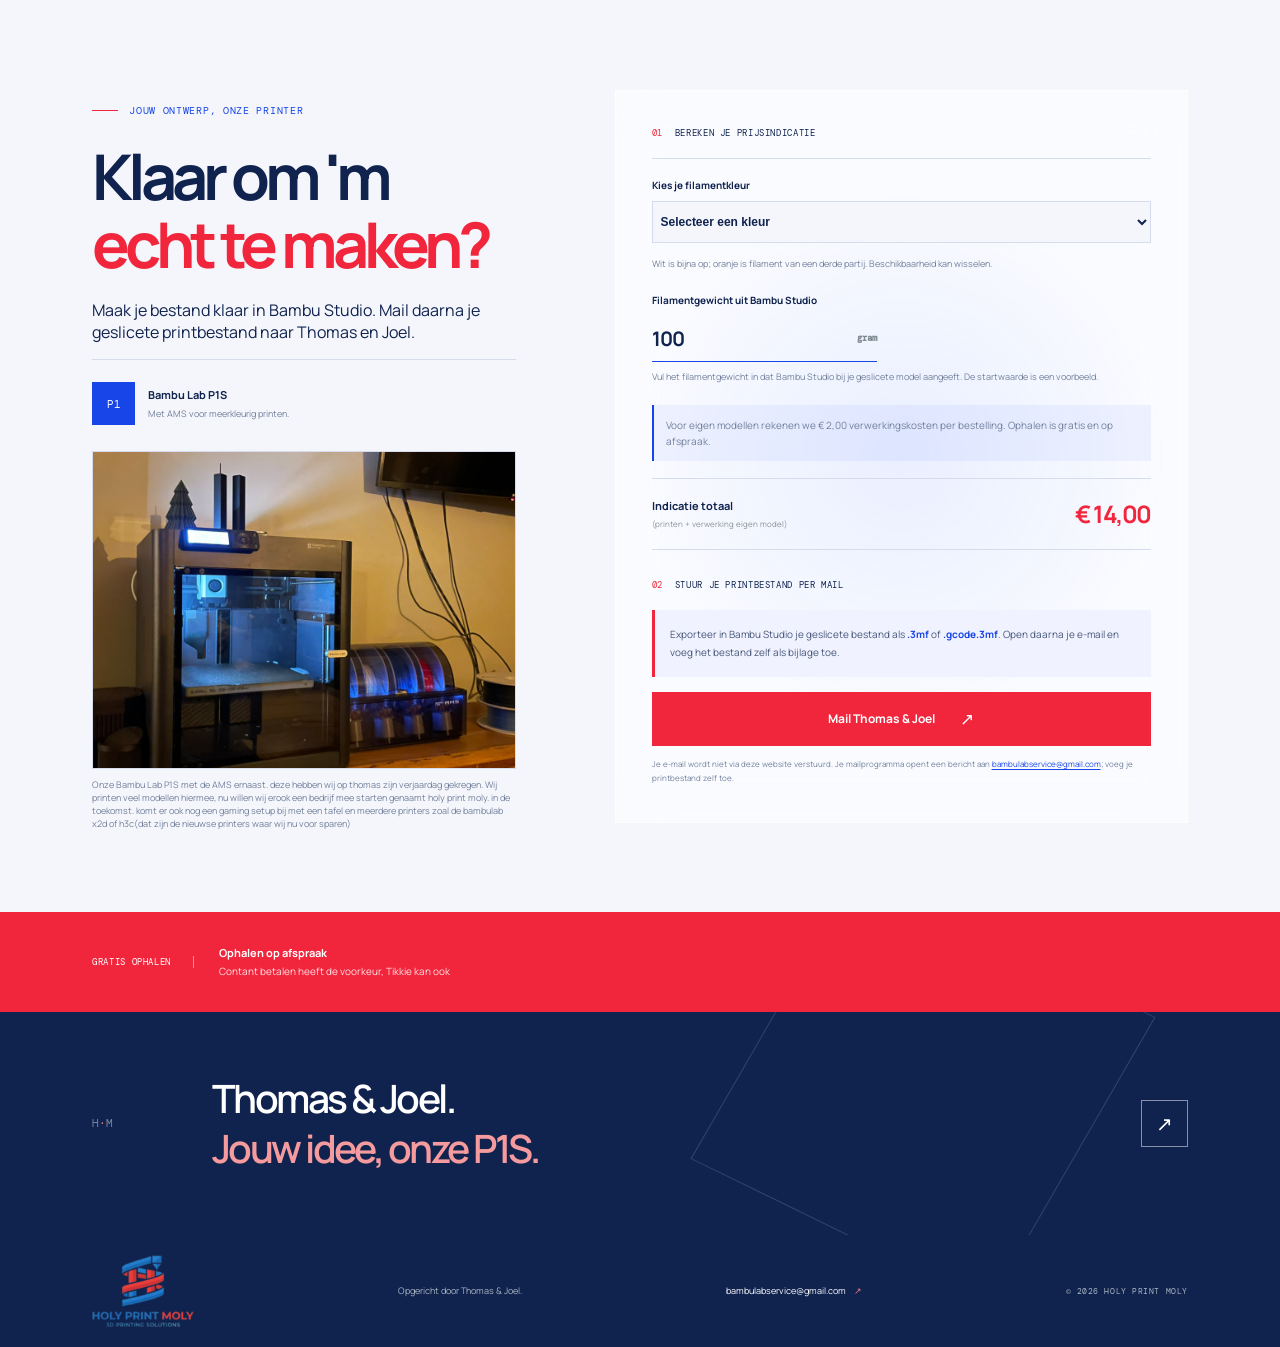
==== commit 8786871f: "q" ====
--- a/index.html
+++ b/index.html
@@ -29,6 +29,7 @@
       </a>
       <nav class="main-nav" aria-label="Hoofdnavigatie">
         <a class="store-nav-entry" href="./store.html">Store</a>
+        <a class="store-nav-entry" href="./tips.html">Printertips</a>
         <a href="#werkwijze">Werkwijze</a>
         <a href="#prijzen">Prijzen</a>
         <button class="theme-toggle" id="theme-toggle" type="button" aria-label="Schakel naar dark theme" aria-pressed="false">
@@ -46,7 +47,7 @@
           <h1>Jouw idee.<br /><span class="typed-line"><span class="screen-reader-only">Laag voor laag.</span><span class="typed-phrase" id="typed-phrase" aria-hidden="true">Laag voor laag.</span></span></h1>
           <p class="hero-intro">
             Jij maakt het model klaar. Wij printen het op onze Bambu Lab P1S — zorgvuldig,
-            laag voor laag, en gewoon hier in Tollebeek.
+            laag voor laag, en met aandacht voor jouw ontwerp.
           </p>
           <div class="hero-actions">
             <a class="button button-primary" href="#offerte">Start jouw print <span aria-hidden="true">↗</span></a>
@@ -81,7 +82,7 @@
       <section class="intro-band" aria-label="Onze aanpak">
         <div class="intro-band-inner">
           <p>Jij slicet. Wij <span>printen.</span></p>
-          <span class="intro-band-detail">BAMBU LAB P1S · TOLLEBEEK</span>
+          <span class="intro-band-detail">BAMBU LAB P1S · 3D-PRINTSERVICE</span>
         </div>
       </section>
 
@@ -109,10 +110,18 @@
             <span class="step-number">03</span>
             <div class="step-icon icon-cube" aria-hidden="true"><span></span></div>
             <h3>Mail het naar ons</h3>
-            <p>Voeg het bestand zelf als bijlage toe aan je e-mail. Na overleg printen we 'm; ophalen kan bij ons in Tollebeek.</p>
+            <p>Voeg het bestand zelf als bijlage toe aan je e-mail. Na overleg printen we 'm; ophalen kan op afspraak.</p>
             <span class="step-rule"></span>
           </article>
         </div>
+        <aside class="tips-teaser reveal" aria-labelledby="tips-teaser-title">
+          <div>
+            <p class="eyebrow"><span class="eyebrow-line"></span> Zelf een printer kopen?</p>
+            <h3 id="tips-teaser-title">Begin met een keuze die bij jou past.</h3>
+            <p>Lees onze uitgebreide tips over printers, filament, kosten en een goede plek om te printen.</p>
+          </div>
+          <a class="button button-primary" href="./tips.html">Bekijk de printertips <span aria-hidden="true">↗</span></a>
+        </aside>
       </section>
 
       <section class="preview-section section-wrap" id="stl-preview">
@@ -192,8 +201,12 @@
             <p>Maak je bestand klaar in Bambu Studio. Mail daarna je geslicete printbestand naar Thomas en Joel.</p>
             <div class="printer-spec">
               <span class="printer-spec-mark" aria-hidden="true">P1</span>
-              <span><strong>Bambu Lab P1S</strong><small>Onze printer. Jouw ontwerp.</small></span>
-            </div>
+              <span><strong>Bambu Lab P1S</strong><small>Met AMS voor meerkleurig printen.</small></span>
+            </div>
+            <figure class="printer-setup">
+              <img src="./SETUP.jpg" alt="Onze Bambu Lab P1S met de AMS ernaast" loading="lazy" decoding="async" />
+              <figcaption>Onze Bambu Lab P1S met de AMS ernaast. deze hebben wij op thomas zijn verjaardag gekregen. Wij printen veel modellen hiermee, nu willen wij erook een bedrijf mee starten genaamt holy print moly. in de toekomst. komt er ook nog een gaming setup bij met een tafel en meerdere printers zoal de bambulab x2d of h3c(dat zijn de nieuwse printers waar wij nu voor sparen)</figcaption>
+            </figure>
           </div>
           <div class="order-card reveal">
           <div class="form-section-label"><span>01</span> Bereken je prijsindicatie</div>
@@ -210,7 +223,7 @@
               <span class="weight-input-wrap"><input id="weight" type="number" name="weight" min="1" step="1" value="100" /><span>gram</span></span>
             </label>
             <p class="weight-hint">Vul het filamentgewicht in dat Bambu Studio bij je geslicete model aangeeft. De startwaarde is een voorbeeld.</p>
-            <p class="pickup-note">Voor eigen modellen rekenen we € 2,00 verwerkingskosten per bestelling. Ophalen bij Kareldoormanweg 27, Tollebeek is gratis.</p>
+            <p class="pickup-note">Voor eigen modellen rekenen we € 2,00 verwerkingskosten per bestelling. Ophalen is gratis en op afspraak.</p>
           </div>
 
           <div class="estimate-total" aria-live="polite">
@@ -227,8 +240,7 @@
         </div>
         <div class="pickup-strip">
           <span class="pickup-label">GRATIS OPHALEN</span>
-          <p><strong>Kareldoormanweg 27</strong><span>Tollebeek · contant betalen heeft de voorkeur, Tikkie kan ook</span></p>
-          <a href="https://maps.google.com/?q=Kareldoormanweg+27%2C+Tollebeek" target="_blank" rel="noreferrer">Bekijk op kaart <span aria-hidden="true">↗</span></a>
+          <p><strong>Ophalen op afspraak</strong><span>Contant betalen heeft de voorkeur, Tikkie kan ook</span></p>
         </div>
       </section>
 
--- a/style.css
+++ b/style.css
@@ -576,6 +576,31 @@
 .step + .step {
   padding-left: 32px;
   border-left: 1px solid var(--line);
+}
+
+.tips-teaser {
+  display: flex;
+  align-items: center;
+  justify-content: space-between;
+  gap: 32px;
+  margin-top: 60px;
+  padding: 28px 30px;
+  border: 1px solid var(--line);
+  background: rgba(255, 255, 255, 0.42);
+}
+
+.tips-teaser h3 {
+  margin: 0 0 8px;
+  font-size: clamp(17px, 2vw, 22px);
+  letter-spacing: -0.05em;
+}
+
+.tips-teaser > div > p:last-child {
+  max-width: 470px;
+  margin: 0;
+  color: var(--muted);
+  font-size: 11px;
+  line-height: 1.8;
 }
 
 .step-number {
@@ -1155,6 +1180,24 @@
   font-size: 9px;
 }
 
+.printer-setup {
+  margin: 26px 0 0;
+}
+
+.printer-setup img {
+  display: block;
+  width: 100%;
+  aspect-ratio: 4 / 3;
+  border: 1px solid var(--line);
+  object-fit: cover;
+}
+
+.printer-setup figcaption {
+  margin-top: 9px;
+  color: var(--muted);
+  font-size: 9px;
+}
+
 .order-card {
   padding: clamp(20px, 3.2vw, 36px);
   border: 1px solid rgba(255, 255, 255, 0.7);
@@ -1601,6 +1644,10 @@
 :root[data-theme="dark"] .step p,
 :root[data-theme="dark"] .order-heading > p:last-child {
   color: #b7c1d9;
+}
+
+:root[data-theme="dark"] .tips-teaser {
+  background: rgba(255, 255, 255, 0.035);
 }
 
 :root[data-theme="dark"] .glass-card {
@@ -1897,6 +1944,14 @@
     grid-template-columns: 1fr;
   }
 
+  .tips-teaser {
+    align-items: flex-start;
+    flex-direction: column;
+    gap: 20px;
+    margin-top: 36px;
+    padding: 22px 18px;
+  }
+
   .step,
   .step + .step {
     min-height: 0;
